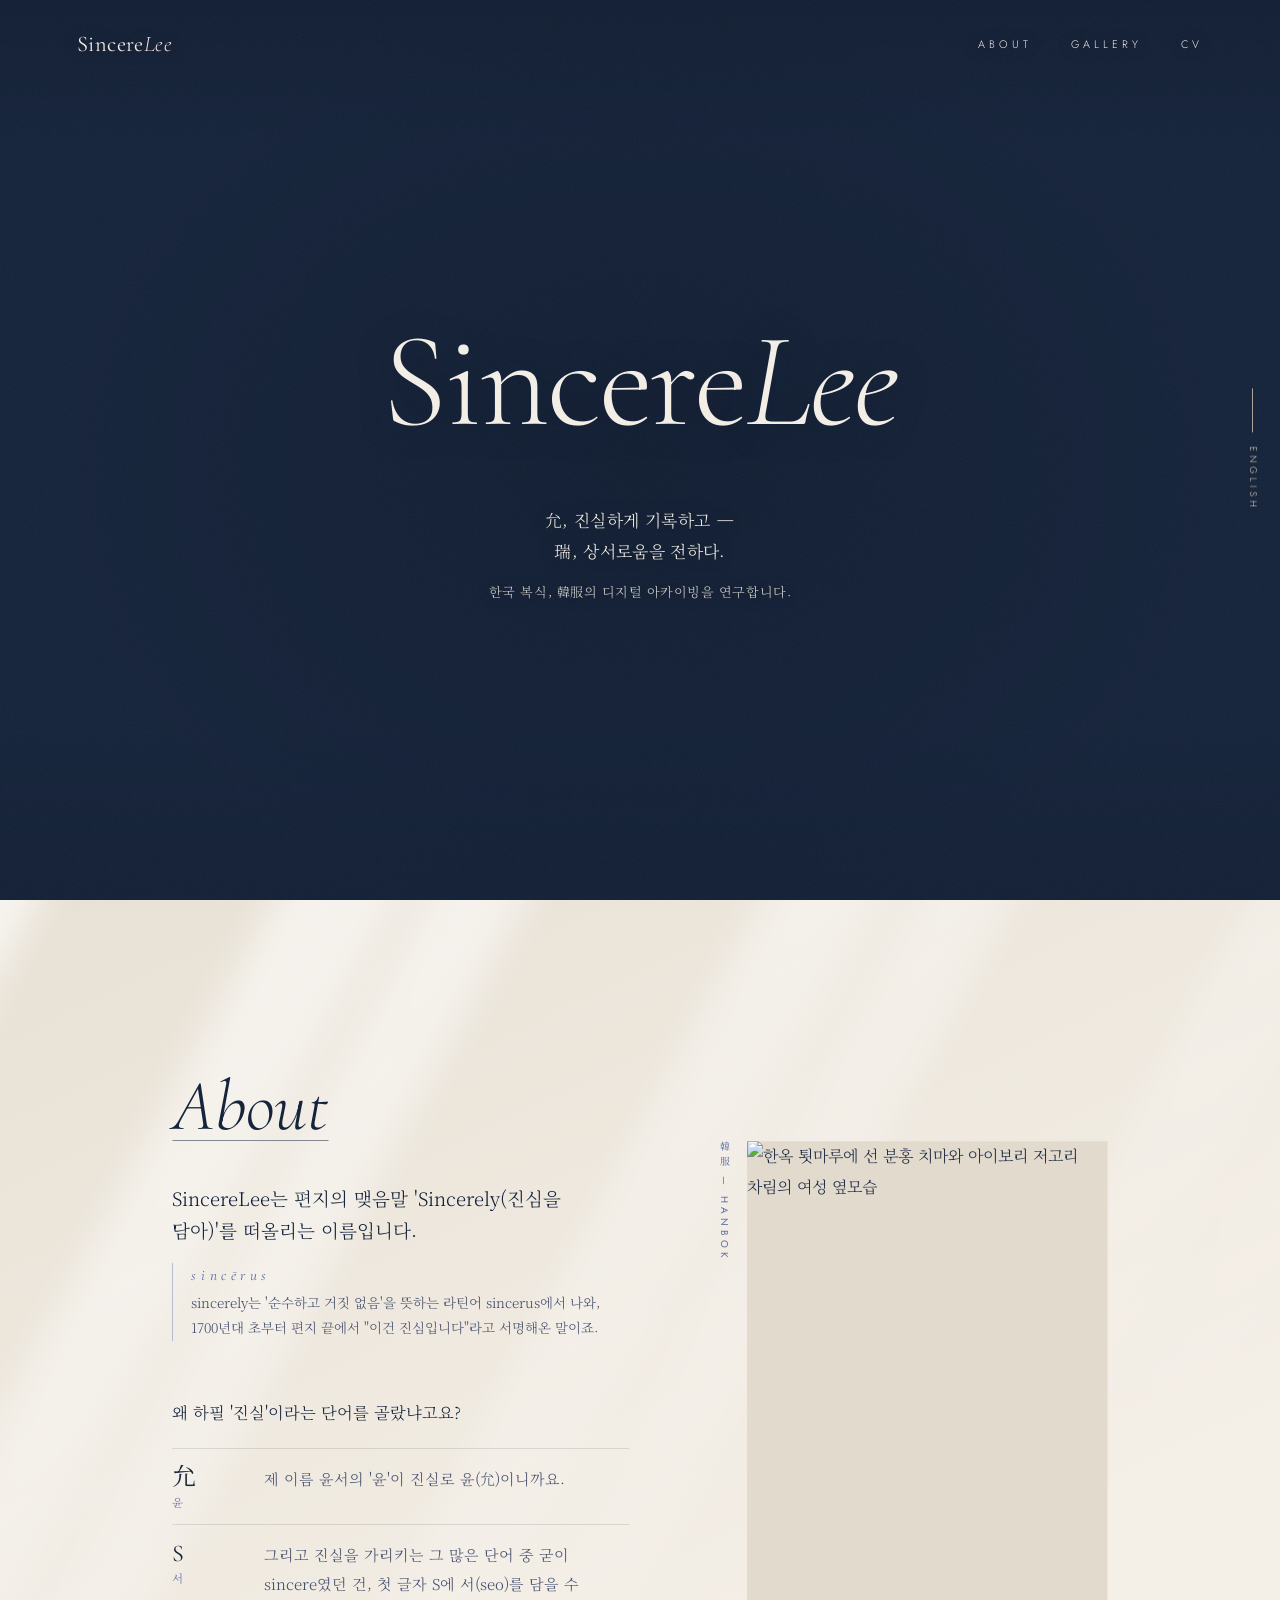
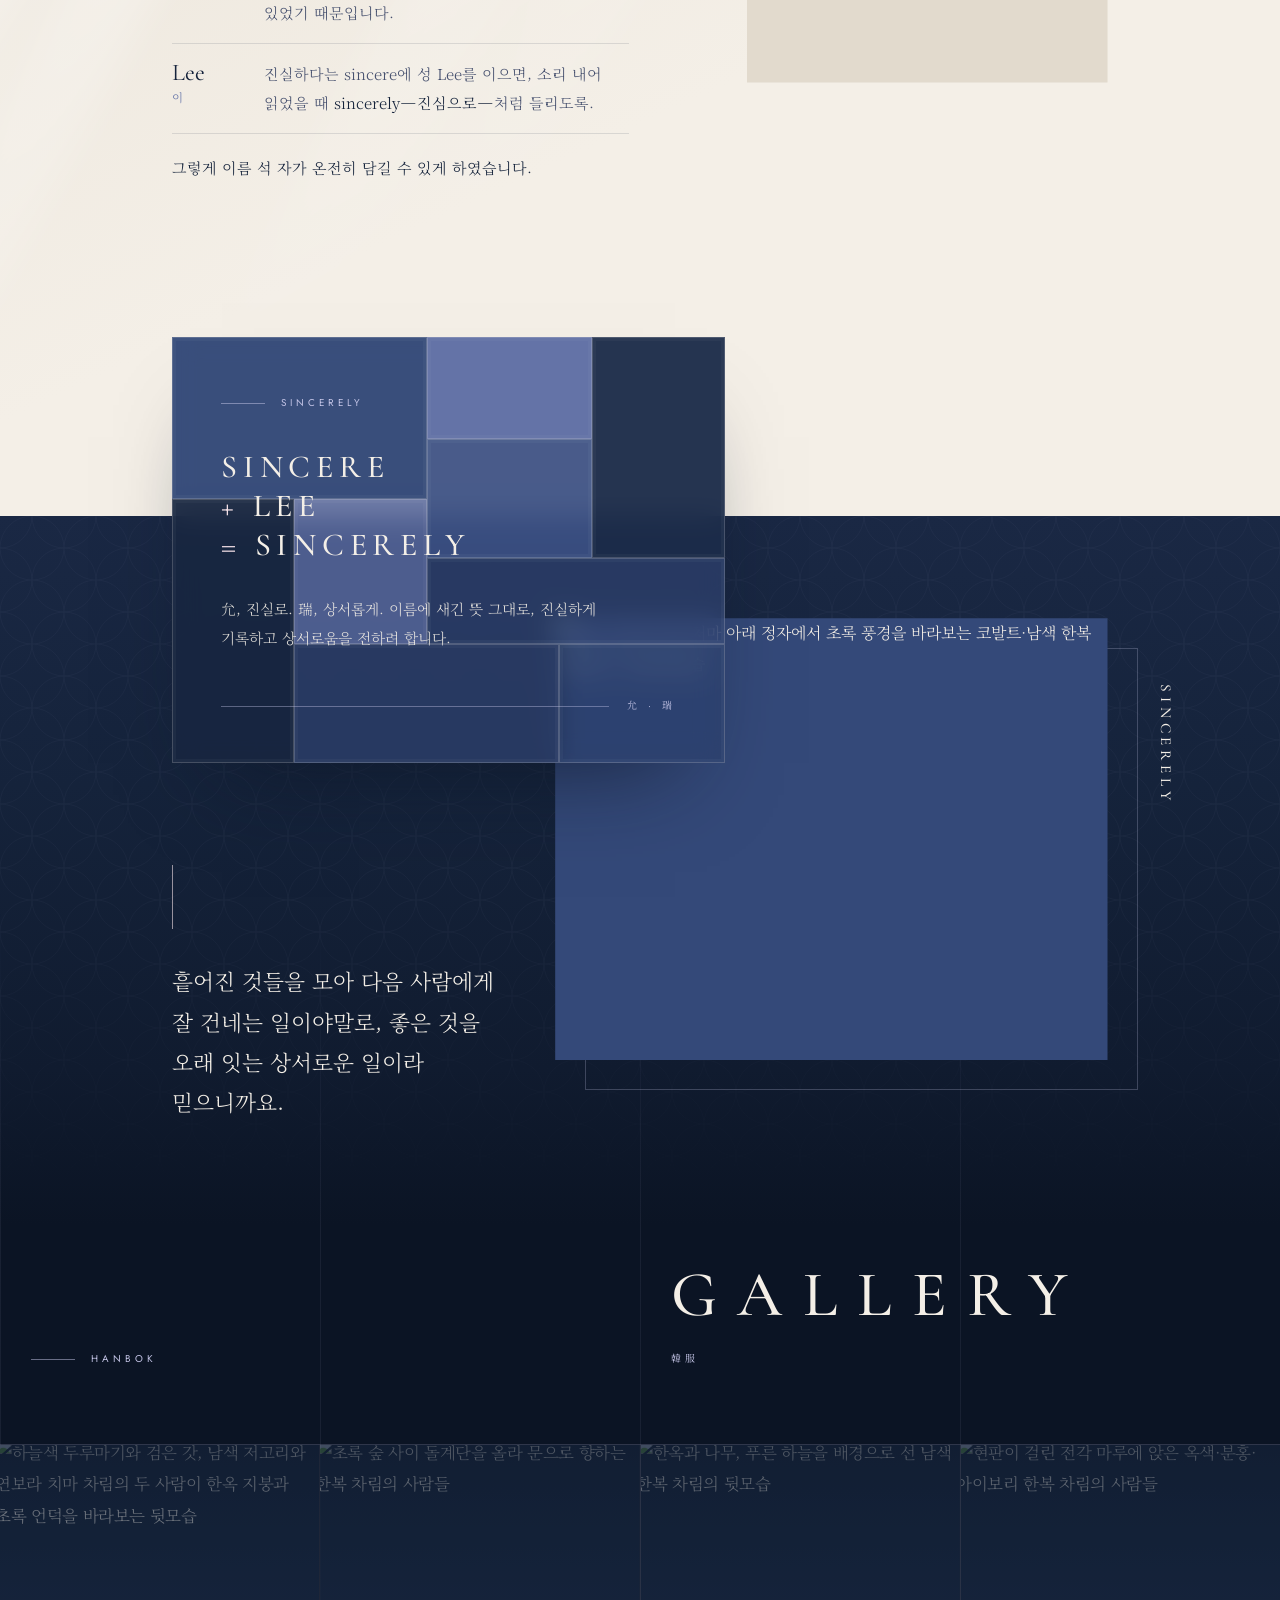
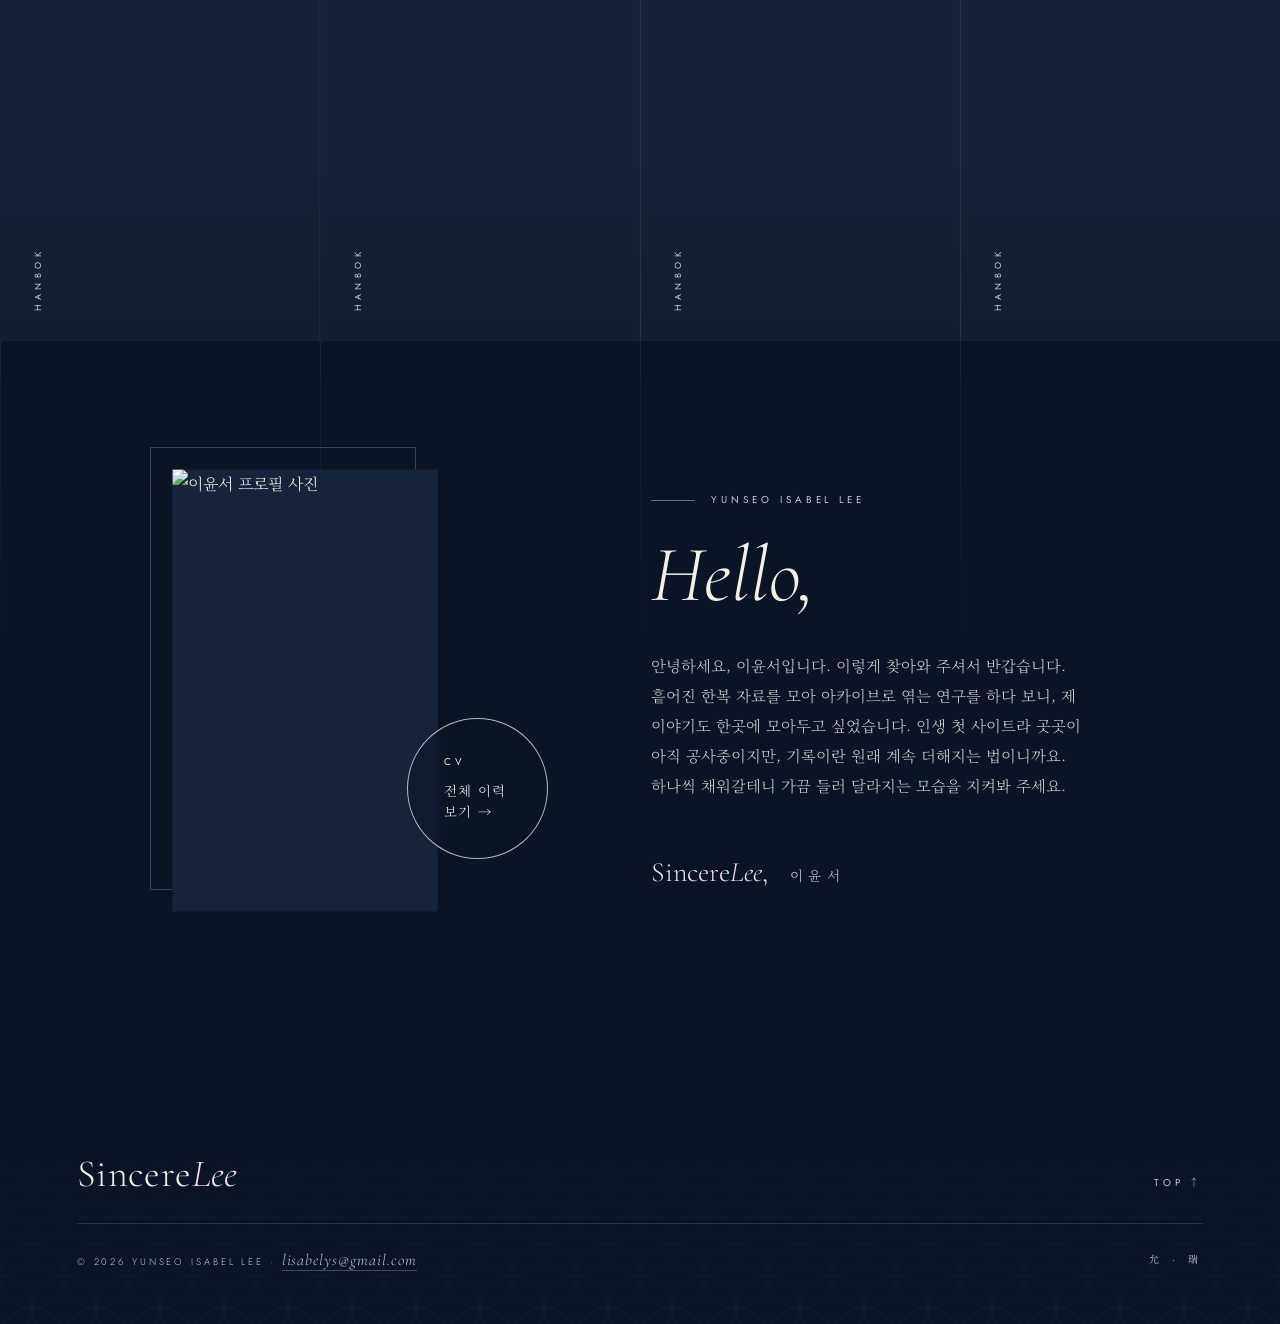
==== index.html @ 5a8b5374 "Add a back-to-top tab to the home pages The home page is long, so add a "Top" tab at the foot of the" ====
<!DOCTYPE html>
<html lang="ko">
<head>
  <meta charset="UTF-8">
  <meta name="viewport" content="width=device-width, initial-scale=1.0">
  <title>Yunseo Isabel Lee</title>
  <meta name="description" content="允, 진실하게 기록하고 — 瑞, 상서로움을 전하다. 한국 복식, 韓服의 디지털 아카이빙을 연구합니다.">

  <!-- ===== 링크 미리보기 (Open Graph / Twitter) ===== -->
  <meta property="og:type" content="website">
  <meta property="og:url" content="https://isabel.co.kr/">
  <meta property="og:title" content="Yunseo Isabel Lee · SincereLee">
  <meta property="og:description" content="한국 복식, 韓服의 디지털 아카이빙을 연구합니다.">
  <meta property="og:image" content="https://isabel.co.kr/images/hero1.jpg">
  <meta property="og:image:width" content="1200">
  <meta property="og:image:height" content="630">
  <meta property="og:locale" content="ko_KR">
  <meta name="twitter:card" content="summary_large_image">
  <meta name="twitter:title" content="Yunseo Isabel Lee · SincereLee">
  <meta name="twitter:description" content="한국 복식, 韓服의 디지털 아카이빙을 연구합니다.">
  <meta name="twitter:image" content="https://isabel.co.kr/images/hero1.jpg">

  <script>document.documentElement.classList.add('js');</script>
  <link rel="preload" as="image" href="https://isabel.co.kr/images/hero1.jpg">
  <link rel="preconnect" href="https://fonts.googleapis.com">
  <link rel="preconnect" href="https://fonts.gstatic.com" crossorigin>
  <link href="https://fonts.googleapis.com/css2?family=Cormorant+Garamond:ital,wght@0,300;0,400;0,500;1,300;1,400&family=Jost:wght@400;500&family=Noto+Serif+KR:wght@300;400&display=swap" rel="stylesheet">
  <style>
    /* Draft 7 · Moonlit Bojagi — 5 (hero, archive, greeting) + 1 (允·瑞 cards) + translucent 조각보 card + 금박 band; navy kept to the hero edges and the ending */
    :root {
      --night: #0b1424;
      --navy: #15233b;
      --slate: #344979;
      --peri: #5d6da5;
      --mist: #c6c6e8;
      --cream: #f4efe7;
      --blush: #f2dfe5;
      --gold: #c9a868;
      --gold-hi: #ecd9a8;
      --gold-lo: #a3824c;
      --ink: #1c2944;
      --ink-soft: #46506e;
      --hair: rgba(198, 198, 232, .16);
      --hair-cream: rgba(244, 239, 231, .34);

      --serif: "Cormorant Garamond", "Noto Serif KR", Georgia, serif;
      --sans: "Jost", "Noto Serif KR", "Helvetica Neue", Arial, sans-serif;
      --kr: "Noto Serif KR", "Apple SD Gothic Neo", serif;

      --gutter: clamp(20px, 6vw, 112px);
      --gap: clamp(14px, 1.7vw, 24px);
      --split: 60%;
      --lift: clamp(110px, 14vw, 220px);
      --ease: cubic-bezier(.22, .61, .36, 1);
      --grain: url("data:image/svg+xml,%3Csvg xmlns='http://www.w3.org/2000/svg' width='220' height='220'%3E%3Cfilter id='g'%3E%3CfeTurbulence type='fractalNoise' baseFrequency='.8' numOctaves='3' stitchTiles='stitch'/%3E%3CfeColorMatrix type='saturate' values='0'/%3E%3C/filter%3E%3Crect width='100%25' height='100%25' filter='url(%23g)'/%3E%3C/svg%3E");
    }

    *, *::before, *::after { box-sizing: border-box; }
    html { scroll-behavior: smooth; overflow-x: hidden; -webkit-text-size-adjust: 100%; }
    body {
      margin: 0;
      background: var(--night);
      color: var(--cream);
      font-family: var(--kr);
      font-weight: 300;
      line-height: 1.9;
      word-break: keep-all;
      overflow-wrap: break-word;
      -webkit-font-smoothing: antialiased;
      text-rendering: optimizeLegibility;
    }
    /* film grain over everything */
    body::after {
      content: "";
      position: fixed;
      inset: 0;
      z-index: 90;
      pointer-events: none;
      background-image: var(--grain);
      opacity: .05;
    }
    img { display: block; max-width: 100%; }
    a { color: inherit; }
    p, h1, h2, figure, dl, dd { margin: 0; }
    ::selection { background: var(--blush); color: var(--night); }
    :focus-visible { outline: 1px solid var(--blush); outline-offset: 4px; }
    [id] { scroll-margin-top: 56px; }

    .wrap { width: 100%; max-width: 1680px; margin: 0 auto; padding: 0 var(--gutter); }
    .grid { display: grid; grid-template-columns: repeat(12, minmax(0, 1fr)); column-gap: var(--gap); }
    .cap {
      font-family: var(--sans);
      font-weight: 400;
      font-size: .62rem;
      line-height: 1.6;
      letter-spacing: .4em;
      text-transform: uppercase;
    }
    .idx { display: flex; align-items: center; gap: 16px; }
    .idx i { display: block; width: 44px; height: 1px; background: currentColor; opacity: .5; }

    /* ===== NAV ===== */
    .nav {
      position: fixed;
      top: 0; left: 0; right: 0;
      z-index: 60;
      display: flex;
      align-items: center;
      justify-content: space-between;
      gap: 24px;
      padding: 28px var(--gutter);
      color: var(--cream);
      border-bottom: 1px solid transparent;
      transition: padding .6s var(--ease), background-color .6s var(--ease), border-color .6s var(--ease);
    }
    .nav.is-scrolled {
      padding-top: 15px;
      padding-bottom: 15px;
      background-color: rgba(11, 20, 36, .8);
      -webkit-backdrop-filter: blur(16px) saturate(1.15);
      backdrop-filter: blur(16px) saturate(1.15);
      border-bottom-color: var(--hair);
    }
    .nav.is-scrolled.is-light {
      background-color: rgba(244, 239, 231, .84);
      border-bottom-color: rgba(21, 35, 59, .1);
      color: var(--navy);
    }
    .nav.is-light .brand, .nav.is-light .nav-links a { text-shadow: none; }
    .nav.is-light .brand i { color: var(--peri); }
    .nav a { text-decoration: none; }
    .brand {
      font-family: var(--serif);
      font-weight: 400;
      font-size: 1.4rem;
      line-height: 1;
      letter-spacing: .02em;
      text-shadow: 0 1px 18px rgba(11, 20, 36, .45);
      transition: opacity .4s;
    }
    .brand i { font-weight: 300; color: var(--blush); }
    .brand:hover { opacity: .75; }
    .nav .brand { transition: opacity .6s var(--ease); }
    .nav:not(.show-brand) .brand { opacity: 0; pointer-events: none; }
    .nav-links { display: flex; align-items: center; gap: clamp(18px, 3vw, 48px); }
    .nav-links a {
      position: relative;
      padding: 6px 0;
      font-family: var(--sans);
      font-size: .68rem;
      letter-spacing: .38em;
      text-transform: uppercase;
      text-shadow: 0 1px 14px rgba(11, 20, 36, .5);
    }
    .nav-links a::after {
      content: "";
      position: absolute;
      left: 0; right: .38em; bottom: 0;
      height: 1px;
      background: currentColor;
      transform: scaleX(0);
      transform-origin: right;
      transition: transform .6s var(--ease);
    }
    .nav-links a:hover::after,
    .nav-links a:focus-visible::after { transform: scaleX(1); transform-origin: left; }
    /* language is a mode, not a page: a vertical tab on the right edge, inverting against whatever is behind it */
    .side-lang {
      position: fixed; z-index: 70; right: clamp(14px, 1.8vw, 28px); top: 50%; transform: translateY(-50%);
      display: flex; align-items: center; gap: 14px; writing-mode: vertical-rl;
      padding: 8px 0;
      font-family: var(--sans); font-size: .6rem; line-height: 1; letter-spacing: .42em; text-transform: uppercase; text-decoration: none;
      color: #fff; mix-blend-mode: difference;
      animation: fade 1.6s 1.2s var(--ease) both;
    }
    .side-lang::before { content: ""; width: 1px; height: 44px; background: currentColor; opacity: .7; transition: height .6s var(--ease); }
    .side-lang:hover::before, .side-lang:focus-visible::before { height: 72px; }
    /* back to top: the same hairline tab, at the foot of the right edge; out once the page has moved */
    .side-top {
      position: fixed; z-index: 70; right: calc(clamp(14px, 1.8vw, 28px) - 14px); bottom: clamp(18px, 3vw, 40px);
      display: flex; align-items: center; gap: 14px; writing-mode: vertical-rl;
      padding: 10px 14px;
      font-family: var(--sans); font-size: .6rem; line-height: 1; letter-spacing: .42em; text-transform: uppercase; text-decoration: none;
      color: #fff; mix-blend-mode: difference;
      opacity: 0; visibility: hidden; transform: translateY(14px);
      transition: opacity .6s var(--ease), transform .6s var(--ease), visibility 0s linear .6s;
    }
    .side-top.is-shown { opacity: 1; visibility: visible; transform: none; transition: opacity .6s var(--ease), transform .6s var(--ease), visibility 0s; }
    .side-top::before { content: ""; width: 1px; height: 44px; background: currentColor; opacity: .7; transition: height .6s var(--ease); }
    .side-top::after { /* arrowhead on the tip of the line */
      content: ""; position: absolute; top: 10px; left: 50%;
      width: 7px; height: 7px; margin-left: -3.5px;
      border-top: 1px solid currentColor; border-left: 1px solid currentColor;
      transform: rotate(45deg);
    }
    .side-top:hover::before, .side-top:focus-visible::before { height: 72px; }

    /* ===== HERO ===== */
    .hero {
      position: relative;
      min-height: 100vh;
      min-height: 100svh;
      overflow: hidden;
      background: var(--night);
      color: var(--cream);
      isolation: isolate;
    }
    .hero-slides { position: absolute; inset: 0; z-index: -4; background: var(--navy); }
    .slide {
      position: absolute;
      inset: 0;
      background-size: cover;
      background-repeat: no-repeat;
      background-position: var(--pos, 50% 50%);
      opacity: 0;
      visibility: hidden;
      transform: scale(1.1);
      transition: opacity 2s var(--ease), transform 10s linear, visibility 0s linear 2s;
    }
    .slide.is-active {
      opacity: 1;
      visibility: visible;
      transform: scale(1);
      transition: opacity 2s var(--ease), transform 10s linear, visibility 0s;
    }
    .js .hero:not(.is-ready) .slide { transform: scale(1.1); transition: none; }

    .hero-shade {
      position: absolute; inset: 0; z-index: -2;
      background:
        radial-gradient(ellipse 46% 52% at 50% 52%, rgba(11, 20, 36, .34) 0%, rgba(11, 20, 36, .14) 60%, rgba(11, 20, 36, 0) 100%),
        linear-gradient(180deg, rgba(11, 20, 36, .3) 0%, rgba(11, 20, 36, 0) 16%, rgba(11, 20, 36, 0) 80%, rgba(11, 20, 36, .22) 100%);
    }
    .hero-inner {
      position: relative;
      min-height: inherit;
      display: grid;
      grid-template-columns: minmax(0, 1fr);
      grid-template-rows: 1fr;
      grid-template-areas: "left";
    }
    .hero-left {
      grid-area: left;
      align-self: center;
      min-width: 0;
      padding: 110px var(--gutter) 90px;
      text-align: center;
    }
    .hero-name {
      position: relative;
      display: inline-block;
      font-family: var(--serif);
      font-weight: 300;
      font-size: clamp(3rem, 10.5vw, 12rem);
      line-height: 1;
      white-space: nowrap;
      letter-spacing: -.015em;
      color: var(--cream);
      text-shadow: 0 2px 40px rgba(11, 20, 36, .28);
      cursor: pointer;
      transition: color .6s var(--ease);
    }
    .hero-name .hn { display: inline-block; animation: rise 1.6s var(--ease) both; }
    .hero-name .hn-1 { animation-delay: .25s; }
    .hero-name .hn-2 {
      font-style: italic;
      animation-delay: .4s;
      transition: color .6s var(--ease);
    }
    .hero-name:hover { color: #fff; }
    .hero-name:hover .hn-2 { color: var(--blush); }

    .hero-tagline {
      margin-top: clamp(2.6rem, 4.4vw, 4.2rem);
      font-size: clamp(1rem, 1.32vw, 1.26rem);
      text-shadow: 0 1px 18px rgba(11, 20, 36, .4);
      line-height: 1.8;
      letter-spacing: .02em;
      color: var(--cream);
      animation: rise 1.4s .75s var(--ease) both;
    }
    .hero-tagline span { display: block; }
    .hero-sub {
      margin-top: .9rem;
      font-size: clamp(.82rem, .92vw, .9rem);
      letter-spacing: .04em;
      color: rgba(244, 239, 231, .86);
      text-shadow: 0 1px 14px rgba(11, 20, 36, .45);
      animation: rise 1.4s .9s var(--ease) both;
    }

    /* outlined circle link — reused for the CV call-to-action */
    .ring {
      --c: clamp(150px, 14vw, 208px);
      position: relative;
      display: flex;
      flex-direction: column;
      justify-content: center;
      align-items: flex-start;
      gap: 14px;
      width: var(--c);
      height: var(--c);
      padding-left: calc(var(--c) * .3);
      border: 1px solid rgba(244, 239, 231, .75);
      border-radius: 50%;
      color: var(--cream);
      text-decoration: none;
      isolation: isolate;
      transition: border-color .6s var(--ease);
    }
    .ring::before {
      content: "";
      position: absolute;
      inset: 0;
      z-index: -1;
      border-radius: 50%;
      background: rgba(242, 223, 229, .16);
      transform: scale(.001);
      transition: transform .9s var(--ease);
    }
    .ring:hover, .ring:focus-visible { border-color: var(--blush); }
    .ring:hover::before, .ring:focus-visible::before { transform: scale(1); }
    .ring svg { display: block; transition: transform .6s var(--ease); }
    .ring:hover svg { transform: translateX(8px); }

    /* ===== ABOUT (cream band, window light) ===== */
    .about {
      position: relative;
      z-index: 1;
      overflow: hidden;
      color: var(--ink);
      background: linear-gradient(155deg, #e8e1d5 0%, #eee8de 32%, var(--cream) 62%);
      padding: clamp(100px, 11vw, 170px) 0 calc(var(--lift) + clamp(96px, 12vw, 200px));
    }
    .about-light {
      position: absolute;
      inset: -20% -10%;
      z-index: 0;
      pointer-events: none;
      background: repeating-linear-gradient(118deg,
        rgba(255, 255, 255, 0) 0 40px,
        rgba(255, 255, 255, .78) 40px 150px,
        rgba(255, 255, 255, 0) 150px 170px,
        rgba(255, 255, 255, .78) 170px 262px,
        rgba(255, 255, 255, 0) 262px 430px);
      filter: blur(18px);
      -webkit-mask-image: linear-gradient(150deg, #000 0%, rgba(0, 0, 0, .55) 30%, transparent 60%);
      mask-image: linear-gradient(150deg, #000 0%, rgba(0, 0, 0, .55) 30%, transparent 60%);
      animation: sway 22s ease-in-out infinite alternate;
    }
    .about .wrap { position: relative; z-index: 1; }
    .about-grid { align-items: center; }
    .about-text { grid-column: 2 / span 5; }
    .about-title {
      margin: .42em 0 .55em;
      font-family: var(--serif);
      font-style: italic;
      font-weight: 300;
      font-size: clamp(3.2rem, 5.6vw, 5.6rem);
      line-height: 1;
      color: var(--navy);
      text-decoration: underline;
      text-decoration-thickness: 1px;
      text-decoration-color: rgba(21, 35, 59, .5);
      text-underline-offset: .16em;
    }
    .about-body { max-width: 32em; }
    .about-body p, .about-body li { font-size: clamp(.94rem, 1vw, 1rem); line-height: 1.9; color: var(--ink-soft); }
    .about-body em { font-style: normal; color: var(--navy); }
    .a-lead { font-size: clamp(1.12rem, 1.45vw, 1.34rem) !important; line-height: 1.75 !important; color: var(--navy) !important; }
    .a-note {
      margin-top: 1.2em; padding-left: 18px; border-left: 1px solid rgba(93, 109, 165, .4);
      font-size: clamp(.84rem, .9vw, .9rem) !important; line-height: 1.85 !important; color: var(--ink-soft);
    }
    .a-note .cap { display: block; margin-bottom: 4px; letter-spacing: .3em; color: var(--peri); text-transform: none; font-style: italic; font-family: var(--serif); font-size: .95rem; }
    .a-q {
      margin-top: clamp(40px, 4.4vw, 60px);
      font-family: var(--kr); font-size: clamp(1.02rem, 1.2vw, 1.14rem) !important; color: var(--navy) !important;
    }
    .a-steps { list-style: none; margin: 20px 0 0; padding: 0; border-top: 1px solid rgba(21, 35, 59, .12); }
    .a-steps li { display: grid; grid-template-columns: 76px minmax(0, 1fr); gap: 16px; padding: 16px 0; border-bottom: 1px solid rgba(21, 35, 59, .12); }
    .a-steps b { display: flex; flex-direction: column; gap: 4px; font-family: var(--serif); font-weight: 400; font-size: 1.5rem; line-height: 1.1; color: var(--navy); }
    .a-steps b small { font-family: var(--kr); font-weight: 300; font-size: .72rem; letter-spacing: .3em; color: var(--peri); }
    .a-close { margin-top: 20px; color: var(--navy) !important; }
    .about-photos { grid-column: 8 / span 4; position: relative; }
    .ph { overflow: hidden; background: #e2dacd; }
    .ph img { width: 100%; height: 100%; object-fit: cover; }
    .ph-main { aspect-ratio: 2 / 3; }
    .ph-cap {
      position: absolute;
      top: 0;
      left: -30px;
      writing-mode: vertical-rl;
      color: var(--peri);
      white-space: nowrap;
    }

    /* ===== SINCERELY — 조각보 rising across the cream → navy seam; navy deepens into the archive ===== */
    .sincerely {
      position: relative; z-index: 2; overflow-x: clip;
      color: var(--cream);
      background: linear-gradient(180deg, #1a2844 0%, var(--navy) 38%, #101b2f 78%, var(--night) 100%);
      padding: 0 0 clamp(70px, 8vw, 120px);
    }
    .sincerely::before { /* woven 칠보 damask, tone on tone */
      content: ""; position: absolute; inset: 0; pointer-events: none;
      background: url("data:image/svg+xml,%3Csvg xmlns='http://www.w3.org/2000/svg' width='64' height='64' viewBox='0 0 64 64'%3E%3Cg fill='none' stroke='%23c6c6e8' stroke-width='.8'%3E%3Ccircle cx='0' cy='0' r='32'/%3E%3Ccircle cx='64' cy='0' r='32'/%3E%3Ccircle cx='0' cy='64' r='32'/%3E%3Ccircle cx='64' cy='64' r='32'/%3E%3Ccircle cx='32' cy='32' r='32'/%3E%3C/g%3E%3C/svg%3E") 0 0 / 64px 64px;
      opacity: .045;
      -webkit-mask-image: linear-gradient(180deg, #000 0%, #000 55%, transparent 100%);
      mask-image: linear-gradient(180deg, #000 0%, #000 55%, transparent 100%);
    }
    .sincerely .gridlines {
      -webkit-mask-image: linear-gradient(0deg, #000 0%, transparent 45%);
      mask-image: linear-gradient(0deg, #000 0%, transparent 45%);
    }
    .s-grid { position: relative; z-index: 1; align-items: start; }
    .m-stack {
      font-family: var(--serif); font-weight: 500;
      font-size: clamp(1.7rem, 2.5vw, 2.6rem); line-height: 1.22; letter-spacing: .18em; text-transform: uppercase;
      color: var(--cream);
    }
    .m-stack span { display: block; }
    .m-stack b { font-weight: 400; color: var(--blush); }
    .m-p3 { font-size: clamp(.92rem, .98vw, 1rem); line-height: 1.95; }
    .m-rule { display: flex; align-items: center; gap: 18px; margin-top: clamp(32px, 3.6vw, 52px); }
    .m-rule::before { content: ""; flex: 1; height: 1px; background: rgba(198, 198, 232, .4); }
    .m-p4 { font-size: clamp(1.15rem, 1.7vw, 1.6rem); line-height: 1.85; }
    .m-frame { overflow: hidden; background: var(--slate); }
    .m-frame img { width: 100%; height: 100%; object-fit: cover; }
    .m-vlabel {
      position: absolute; writing-mode: vertical-rl;
      font-family: var(--serif); font-weight: 500; font-size: clamp(.95rem, 1.15vw, 1.15rem); line-height: 1;
      letter-spacing: .32em; text-transform: uppercase; white-space: nowrap; color: var(--cream);
    }
    .m-vlabel em { font-weight: 300; color: var(--blush); }

    /* 조각보: dense navy patches where it rises over cream, see-through where it lies on the photo */
    .bojagi {
      grid-column: 2 / span 6; grid-row: 1;
      position: relative; z-index: 3; isolation: isolate;
      margin-top: calc(var(--lift) * -1);
      padding: clamp(42px, 4.6vw, 80px) clamp(30px, 3.8vw, 64px) clamp(34px, 3.8vw, 60px);
      box-shadow: 0 50px 90px -50px rgba(11, 20, 36, .7);
    }
    .bojagi::before {
      content: ""; position: absolute; inset: 0; z-index: -2;
      background: rgba(21, 35, 59, .25);
      -webkit-backdrop-filter: blur(14px) saturate(1.1); backdrop-filter: blur(14px) saturate(1.1);
    }
    .bj { position: absolute; z-index: -1; box-shadow: inset 0 0 0 1px rgba(244, 239, 231, .18), inset 0 0 0 4px rgba(244, 239, 231, .03); }
    .bj1 { left: 0; top: 0; width: 46%; height: 38%; background: rgba(52, 73, 121, .96); }
    .bj2 { left: 46%; top: 0; width: 30%; height: 24%; background: rgba(93, 109, 165, .92); }
    .bj3 { left: 76%; top: 0; width: 24%; height: 52%; background: rgba(28, 44, 74, .94); }
    .bj4 { left: 46%; top: 24%; width: 30%; height: 28%; background: rgba(60, 82, 134, .9); }
    .bj5 { left: 0; top: 38%; width: 22%; height: 62%; background: rgba(24, 38, 64, .92); }
    .bj6 { left: 22%; top: 38%; width: 24%; height: 34%; background: rgba(93, 109, 165, .78); }
    .bj7 { left: 46%; top: 52%; width: 54%; height: 20%; background: rgba(52, 73, 121, .6); }
    .bj8 { left: 22%; top: 72%; width: 48%; height: 28%; background: rgba(44, 63, 106, .82); }
    .bj9 { left: 70%; top: 72%; width: 30%; height: 28%; background: rgba(52, 73, 121, .34); }
    .bojagi .idx { color: var(--mist); }
    .bojagi .m-stack { margin: clamp(26px, 2.8vw, 40px) 0 clamp(22px, 2.4vw, 32px); }
    .bojagi .m-p3 { max-width: 26em; color: rgba(244, 239, 231, .9); }
    .bojagi .m-rule { color: var(--mist); }

    .s-photo { --off: 30px; grid-column: 6 / span 6; grid-row: 1 / span 2; position: relative; isolation: isolate; margin-top: clamp(70px, 8vw, 120px); }
    .s-photo::before {
      content: ""; position: absolute; z-index: -1;
      top: var(--off); left: var(--off); right: calc(var(--off) * -1); bottom: calc(var(--off) * -1);
      border: 1px solid rgba(198, 198, 232, .25);
    }
    .s-photo .m-frame { aspect-ratio: 5 / 4; }
    .s-photo .m-frame img { object-position: 50% 40%; }
    .s-photo .m-frame img { object-position: 50% 45%; }
    .s-photo .m-vlabel { left: calc(100% + var(--off) + 20px); top: calc(var(--off) + 36px); }

    .s-quote { grid-column: 2 / span 4; grid-row: 2; margin-top: clamp(80px, 8vw, 130px); }
    .s-quote::before { content: ""; display: block; width: 1px; height: 64px; margin-bottom: 32px; background: var(--blush); opacity: .6; }
    .s-quote .m-p4 { color: var(--cream); max-width: 15em; }

    /* ===== ARCHIVE (go.arch grid) ===== */
    .archive { --tpad: clamp(18px, 2.4vw, 36px); position: relative; overflow: hidden; background: var(--night); }
    .gridlines {
      position: absolute;
      inset: 0;
      z-index: 0;
      pointer-events: none;
      background: repeating-linear-gradient(90deg, rgba(198, 198, 232, .075) 0 1px, transparent 1px 25%);
    }
    .archive-head {
      position: relative;
      z-index: 1;
      display: grid;
      grid-template-columns: repeat(4, minmax(0, 1fr));
      align-items: end;
      padding: clamp(24px, 3vw, 48px) 0 clamp(56px, 6vw, 96px);
    }
    .archive-lead { grid-column: 1; padding: 0 var(--tpad); color: var(--mist); }
    .archive-titles { grid-column: 3 / span 2; padding: 0 var(--tpad); }
    .archive-title {
      margin-right: -.32em;
      font-family: var(--serif);
      font-weight: 500;
      font-size: clamp(2.4rem, 5vw, 5.2rem);
      line-height: 1;
      letter-spacing: .32em;
      text-transform: uppercase;
      color: var(--cream);
    }
    .archive-sub { display: flex; flex-wrap: wrap; gap: 8px 28px; margin-top: 24px; color: var(--mist); }

    .tiles {
      position: relative;
      z-index: 1;
      display: grid;
      grid-template-columns: repeat(4, minmax(0, 1fr));
      gap: 1px;
      background: rgba(198, 198, 232, .1);
      border-top: 1px solid rgba(198, 198, 232, .1);
    }
    .tile { position: relative; aspect-ratio: 9 / 14; overflow: hidden; background: var(--navy); isolation: isolate; }
    .tile img {
      position: absolute;
      inset: 0;
      width: 100%;
      height: 100%;
      object-fit: cover;
      transform: scale(1.03);
      filter: saturate(.75) brightness(.95);
      transition: transform 2.6s var(--ease), filter 1.2s var(--ease);
    }
    .tile::before {
      content: "";
      position: absolute; inset: 0; z-index: 1;
      background: linear-gradient(180deg, rgba(11, 20, 36, .55) 0%, rgba(11, 20, 36, 0) 32%, rgba(11, 20, 36, 0) 62%, rgba(11, 20, 36, .6) 100%);
    }
    .tile::after {
      content: "";
      position: absolute; inset: 0; z-index: 1;
      background: rgba(21, 35, 59, .4);
      transition: opacity 1.1s var(--ease);
    }
    .tile:hover::after { opacity: 0; }
    .tile:hover img { transform: scale(1.1); filter: saturate(1) brightness(1); }
    .tile figcaption {
      position: absolute;
      inset: 0;
      z-index: 2;
      display: flex;
      flex-direction: column;
      justify-content: flex-end;
      align-items: flex-start;
      padding: var(--tpad);
      color: var(--cream);
    }
    .tile-no::after {
      content: "";
      display: block;
      width: 28px;
      height: 1px;
      margin-top: 14px;
      background: currentColor;
      opacity: .6;
      transition: width .9s var(--ease);
    }
    .tile:hover .tile-no::after { width: 64px; }
    .tile-tag { writing-mode: vertical-rl; transform: rotate(180deg); font-size: .56rem; letter-spacing: .5em; opacity: .85; }

    /* ===== GREETING ===== */
    .greeting {
      position: relative;
      overflow: hidden;
      background: var(--night);
      padding: clamp(96px, 10vw, 160px) 0 clamp(110px, 11vw, 170px);
    }
    .greeting .gridlines {
      -webkit-mask-image: linear-gradient(180deg, #000, transparent 45%);
      mask-image: linear-gradient(180deg, #000, transparent 45%);
    }
    .greet-grid { position: relative; z-index: 1; align-items: center; }
    .g-media { grid-column: 2 / span 3; position: relative; isolation: isolate; }
    .g-media::before {
      content: "";
      position: absolute;
      top: -22px; left: -22px; right: 22px; bottom: 22px;
      z-index: -1;
      border: 1px solid rgba(198, 198, 232, .25);
    }
    .g-frame { aspect-ratio: 3 / 5; overflow: hidden; background: var(--navy); }
    .g-frame img { width: 100%; height: 100%; object-fit: cover; object-position: 50% 25%; filter: saturate(.92); }
    .g-ring {
      --c: clamp(120px, 11vw, 168px);
      position: absolute;
      left: calc(100% - var(--c) * .22);
      bottom: 12%;
      gap: 10px;
      padding-left: calc(var(--c) * .26);
      background: rgba(11, 20, 36, .45);
      -webkit-backdrop-filter: blur(8px);
      backdrop-filter: blur(8px);
    }
    .ring-kr { max-width: 6.4em; font-family: var(--kr); font-size: .84rem; line-height: 1.6; letter-spacing: .08em; }
    .ring-kr .arr { display: inline-block; transition: transform .6s var(--ease); }
    .ring:hover .arr { transform: translateX(6px); }

    .g-text { grid-column: 7 / span 5; }
    .g-text .idx { color: var(--mist); }
    .g-title {
      margin: .35em 0 .45em;
      font-family: var(--serif);
      font-style: italic;
      font-weight: 300;
      font-size: clamp(3.2rem, 6.2vw, 6.4rem);
      line-height: 1;
      color: var(--cream);
    }
    .g-p5 {
      max-width: 30em;
      font-size: clamp(.96rem, 1.04vw, 1.05rem);
      line-height: 1.95;
      color: rgba(244, 239, 231, .86);
    }
    .g-sign { display: flex; flex-wrap: wrap; align-items: baseline; gap: 10px 22px; margin-top: clamp(40px, 4.5vw, 64px); }
    .g-sign .sc { font-family: var(--serif); font-style: normal; font-weight: 300; font-size: 1.75rem; line-height: 1; color: var(--blush); }
    .g-sign .sc em { font-style: italic; }
    .g-sign .nm { font-size: .86rem; letter-spacing: .4em; color: var(--mist); }

    /* ===== FOOTER ===== */
    .footer { position: relative; overflow: hidden; background: var(--night); color: var(--mist); padding-bottom: clamp(32px, 4vw, 48px); }
    .footer::before { /* the same woven 칠보 as the navy section, surfacing at the very bottom */
      content: ""; position: absolute; inset: 0; pointer-events: none;
      background: url("data:image/svg+xml,%3Csvg xmlns='http://www.w3.org/2000/svg' width='64' height='64' viewBox='0 0 64 64'%3E%3Cg fill='none' stroke='%23c6c6e8' stroke-width='.8'%3E%3Ccircle cx='0' cy='0' r='32'/%3E%3Ccircle cx='64' cy='0' r='32'/%3E%3Ccircle cx='0' cy='64' r='32'/%3E%3Ccircle cx='64' cy='64' r='32'/%3E%3Ccircle cx='32' cy='32' r='32'/%3E%3C/g%3E%3C/svg%3E") 0 0 / 64px 64px;
      opacity: .05;
      -webkit-mask-image: linear-gradient(0deg, #000 0%, transparent 70%);
      mask-image: linear-gradient(0deg, #000 0%, transparent 70%);
    }
    .footer .wrap { position: relative; z-index: 1; }
    .footer .wrap { padding-top: clamp(72px, 8vw, 120px); }
    .f-top {
      display: flex; justify-content: space-between; align-items: baseline; gap: 24px;
      padding-bottom: clamp(22px, 2.4vw, 30px);
      border-bottom: 1px solid var(--hair);
    }
    .f-brand { font-family: var(--serif); font-weight: 300; font-size: clamp(1.9rem, 3vw, 2.7rem); line-height: 1; letter-spacing: .01em; color: var(--cream); }
    .f-brand i { color: var(--blush); }
    .f-up { color: var(--mist); text-decoration: none; transition: color .4s; }
    .f-up span { display: inline-block; margin-left: .5em; transition: transform .5s var(--ease); }
    .f-up:hover { color: var(--cream); }
    .f-up:hover span { transform: translateY(-3px); }
    .f-bottom { display: flex; flex-wrap: wrap; justify-content: space-between; align-items: center; gap: 10px 32px; padding-top: 20px; }
    .f-mark { color: var(--mist); letter-spacing: .5em; }
    .f-meta { font-family: var(--sans); font-size: .6rem; line-height: 2; letter-spacing: .3em; text-transform: uppercase; }
    .f-meta a {
      font-family: var(--serif);
      font-style: italic;
      font-size: 1rem;
      letter-spacing: .06em;
      text-transform: none;
      text-decoration: none;
      border-bottom: 1px solid rgba(198, 198, 232, .3);
      transition: color .4s, border-color .4s;
    }
    .f-meta a:hover { color: var(--cream); border-color: var(--blush); }

    /* ===== REVEALS (only when JS is on) ===== */
    .js .rv { opacity: 0; transform: translate3d(0, 28px, 0); transition: opacity 1.3s var(--ease) var(--d, 0s), transform 1.3s var(--ease) var(--d, 0s); }
    .js .rv.is-in { opacity: 1; transform: none; }
    .js .rv-fade { opacity: 0; transition: opacity 1.6s var(--ease) var(--d, 0s); }
    .js .rv-fade.is-in { opacity: 1; }
    .js .rv-img { clip-path: inset(100% 0 0 0); transition: clip-path 1.6s var(--ease) var(--d, 0s); }
    .js .rv-img.is-in { clip-path: inset(0 0 0 0); }
    .js .rv-zoom img { transform: scale(1.15); transition: transform 2.4s var(--ease) var(--d, 0s); }
    .js .rv-zoom.is-in img { transform: scale(1); }

    @keyframes rise { from { opacity: 0; transform: translateY(24px); } to { opacity: 1; transform: none; } }
    @keyframes fade { from { opacity: 0; } to { opacity: 1; } }
    @keyframes sway { from { transform: translate3d(-1.5%, -1%, 0); } to { transform: translate3d(1.5%, 1%, 0); } }

    @media (hover: none) {
      .tile::after { opacity: .45; }
    }

    /* ===== RESPONSIVE ===== */
    @media (max-width: 1100px) {
      .about-text { grid-column: 1 / span 6; }
      .about-photos { grid-column: 8 / span 5; }
      .bojagi { grid-column: 1 / span 7; }
      .s-photo { grid-column: 6 / span 7; }
      .s-quote { grid-column: 1 / span 5; }
      .g-text { grid-column: 7 / span 6; }
    }

    @media (max-width: 900px) {
      .about-text { grid-column: 1 / -1; }
      .about-body p { max-width: 36em; }
      .about-photos { grid-column: 1 / -1; width: 100%; max-width: 560px; margin: 72px 0 0 auto; }
      .ph-main { width: 76%; margin-left: auto; }
      .ph-cap { left: calc(24% - 30px); }

      .bojagi { grid-column: 2 / -1; }
      .s-photo { --off: 18px; grid-column: 1 / span 10; grid-row: 2; margin: -48px var(--off) 0 0; z-index: 1; }
      .s-photo .m-vlabel { left: 18px; top: 22px; z-index: 2; text-shadow: 0 1px 12px rgba(11, 20, 36, .6); }
      .s-quote { grid-column: 1 / -1; grid-row: 3; margin-top: 80px; }
      .bojagi { z-index: 3; }

      .g-media { grid-column: 1 / span 4; }
      .g-text { grid-column: 7 / -1; }
    }

    @media (max-width: 720px) {
      .nav { padding: 20px var(--gutter); }
      .nav.is-scrolled { padding-top: 13px; padding-bottom: 13px; }
      .brand { font-size: 1.25rem; }
      .nav-links { gap: 18px; }
      .nav-links a { font-size: .62rem; letter-spacing: .32em; }

      .hero-left { padding: 100px var(--gutter) 80px; }
      .hero-shade {
        background:
          radial-gradient(ellipse 80% 40% at 50% 52%, rgba(11, 20, 36, .4) 0%, rgba(11, 20, 36, .16) 60%, rgba(11, 20, 36, 0) 100%),
          linear-gradient(180deg, rgba(11, 20, 36, .3) 0%, rgba(11, 20, 36, 0) 16%, rgba(11, 20, 36, 0) 80%, rgba(11, 20, 36, .2) 100%);
      }
      .hero-name { font-size: clamp(2.6rem, 17.5vw, 5rem); }
      .hero-tagline { font-size: 1rem; }

      .about-photos { margin-top: 64px; }
      .ph-main { width: 78%; }
      .ph-cap { left: calc(22% - 26px); }

      .bojagi { grid-column: 1 / -1; }
      .f-bottom { flex-direction: column; align-items: flex-start; }
      .s-photo { grid-column: 1 / -1; }
      .a-steps li { grid-template-columns: 58px minmax(0, 1fr); gap: 12px; }

      .archive-head { grid-template-columns: minmax(0, 1fr); padding-top: 110px; }
      .archive-lead, .archive-titles { grid-column: 1; }
      .archive-titles { margin-top: 28px; }
      .tile { aspect-ratio: 3 / 5.4; }
      .tile figcaption { padding: 12px 10px; }
      .tile-no { font-size: .5rem; letter-spacing: .24em; }
      .tile-no::after { width: 16px; margin-top: 10px; }
      .tile-tag { display: none; }

      .g-media { grid-column: 1 / span 8; }
      .g-media::before { top: -12px; left: -12px; right: 12px; bottom: 12px; }
      .g-ring { --c: 116px; }
      .ring-kr { font-size: .78rem; }
      .g-text { grid-column: 1 / -1; margin-top: 72px; }

    }

    @media (prefers-reduced-motion: reduce) {
      html { scroll-behavior: auto; }
      *, *::before, *::after {
        animation-duration: .01ms !important;
        animation-delay: 0s !important;
        animation-iteration-count: 1 !important;
        transition-duration: .01ms !important;
        transition-delay: 0s !important;
      }
      .js .rv, .js .rv-fade { opacity: 1; transform: none; }
      .js .rv-img { clip-path: none; }
      .js .rv-zoom img, .tile img, .tile:hover img { transform: none; }
      .slide, .js .hero:not(.is-ready) .slide { transform: none !important; transition: opacity 1.4s ease, visibility 0s linear 1.4s !important; }
      .slide.is-active { transition: opacity 1.4s ease, visibility 0s !important; }
      .about-light { animation: none; }
    }
  </style>
</head>
<body>
  <nav class="nav" id="nav" aria-label="주 메뉴">
    <a class="brand" href="/">Sincere<i>Lee</i></a>
    <div class="nav-links">
      <a href="#about">About</a>
      <a href="/gallery">Gallery</a>
      <a href="/cv">CV</a>
    </div>
  </nav>

  <a class="side-lang" href="/en" lang="en" hreflang="en">English</a>
  <a class="side-top" id="toTop" href="#top" title="맨 위로">Top</a>

  <header class="hero" id="top">
    <div class="hero-slides" id="slides" aria-hidden="true">
      <div class="slide is-active" style="--pos:50% 38%;background-image:url('https://isabel.co.kr/images/hero1.jpg')"></div>
      <div class="slide" style="--pos:50% 58%" data-bg="https://isabel.co.kr/images/hero2.jpg"></div>
      <div class="slide" style="--pos:50% 58%" data-bg="https://isabel.co.kr/images/hero3.jpg"></div>
      <div class="slide" style="--pos:50% 50%" data-bg="https://isabel.co.kr/images/hero4.jpg"></div>
      <div class="slide" style="--pos:50% 50%" data-bg="https://isabel.co.kr/images/hero5.jpg"></div>
      <div class="slide" style="--pos:50% 50%" data-bg="https://isabel.co.kr/images/hero6.jpg"></div>
      <div class="slide" style="--pos:50% 45%" data-bg="https://isabel.co.kr/images/hero7.jpg"></div>
      <div class="slide" style="--pos:50% 55%" data-bg="https://isabel.co.kr/images/hero8.jpg"></div>
      <div class="slide" style="--pos:50% 42%" data-bg="https://isabel.co.kr/images/hero9.jpg"></div>
      <div class="slide" style="--pos:50% 50%" data-bg="https://isabel.co.kr/images/hero10.jpg"></div>
      <div class="slide" style="--pos:50% 38%" data-bg="https://isabel.co.kr/images/hero11.jpg"></div>
      <div class="slide" style="--pos:50% 38%" data-bg="https://isabel.co.kr/images/hero12.jpg"></div>
    </div>
    <div class="hero-shade" aria-hidden="true"></div>

    <div class="hero-inner">
      <div class="hero-left">
        <h1 class="hero-name" id="heroName"><span class="hn hn-1">Sincere</span><span class="hn hn-2">Lee</span></h1>
        <p class="hero-tagline"><span>允, 진실하게 기록하고 —</span> <span>瑞, 상서로움을 전하다.</span></p>
        <p class="hero-sub">한국 복식, 韓服의 디지털 아카이빙을 연구합니다.</p>
      </div>

    </div>

  </header>


  <main>
    <section class="about" id="about" aria-labelledby="aboutTitle">
      <div class="about-light" aria-hidden="true"></div>
      <div class="wrap grid about-grid">
        <div class="about-text">
          <h2 class="about-title rv" id="aboutTitle" style="--d:.08s">About</h2>
          <div class="about-body">
            <p class="a-lead rv" style="--d:.16s">SincereLee는 편지의 맺음말 <em>'Sincerely(진심을 담아)'</em>를 떠올리는 이름입니다.</p>
            <p class="a-note rv" style="--d:.22s"><span class="cap" aria-hidden="true">sincērus</span>sincerely는 '순수하고 거짓 없음'을 뜻하는 라틴어 sincerus에서 나와, 1700년대 초부터 편지 끝에서 "이건 진심입니다"라고 서명해온 말이죠.</p>
            <p class="a-q rv">왜 하필 '진실'이라는 단어를 골랐냐고요?</p>
            <ol class="a-steps rv" style="--d:.08s">
              <li><b>允<small>윤</small></b><span>제 이름 윤서의 '윤'이 진실로 윤(允)이니까요.</span></li>
              <li><b>S<small>서</small></b><span>그리고 진실을 가리키는 그 많은 단어 중 굳이 sincere였던 건, 첫 글자 S에 서(seo)를 담을 수 있었기 때문입니다.</span></li>
              <li><b>Lee<small>이</small></b><span>진실하다는 sincere에 성 Lee를 이으면, 소리 내어 읽었을 때 <em>sincerely—진심으로—</em>처럼 들리도록.</span></li>
            </ol>
            <p class="a-close rv">그렇게 이름 석 자가 온전히 담길 수 있게 하였습니다.</p>
          </div>
        </div>

        <div class="about-photos">
          <figure class="ph ph-main rv-img rv-zoom">
            <img src="https://isabel.co.kr/images/hero1.jpg" alt="한옥 툇마루에 선 분홍 치마와 아이보리 저고리 차림의 여성 옆모습" width="1200" height="1800" loading="lazy" decoding="async">
          </figure>
          <p class="cap ph-cap" aria-hidden="true">韓服 — Hanbok</p>
        </div>
      </div>
    </section>

    <section class="sincerely" id="sincerely" aria-labelledby="meaningTitle">
      <div class="gridlines" aria-hidden="true"></div>
      <div class="wrap grid s-grid">
        <div class="bojagi rv">
          <span class="bj bj1" aria-hidden="true"></span><span class="bj bj2" aria-hidden="true"></span><span class="bj bj3" aria-hidden="true"></span>
          <span class="bj bj4" aria-hidden="true"></span><span class="bj bj5" aria-hidden="true"></span><span class="bj bj6" aria-hidden="true"></span>
          <span class="bj bj7" aria-hidden="true"></span><span class="bj bj8" aria-hidden="true"></span><span class="bj bj9" aria-hidden="true"></span>
          <p class="cap idx"><i></i> Sincerely</p>
          <h2 class="m-stack" id="meaningTitle"><span>Sincere</span><span><b>+</b> Lee</span><span><b>=</b> Sincerely</span></h2>
          <p class="m-p3">允, 진실로. 瑞, 상서롭게. 이름에 새긴 뜻 그대로, 진실하게 기록하고 상서로움을 전하려 합니다.</p>
          <p class="m-rule"><span class="cap">允 · 瑞</span></p>
        </div>

        <figure class="s-photo">
          <div class="m-frame rv-img rv-zoom">
            <img src="https://isabel.co.kr/images/hero3.jpg" alt="붉은 기둥과 단청 처마 아래 정자에서 초록 풍경을 바라보는 코발트·남색 한복 차림의 두 사람 뒷모습" loading="lazy" decoding="async">
          </div>
          <figcaption class="m-vlabel rv-fade" style="--d:.6s">Sincerely</figcaption>
        </figure>

        <div class="s-quote rv" style="--d:.2s">
          <p class="m-p4">흩어진 것들을 모아 다음 사람에게 잘 건네는 일이야말로, 좋은 것을 오래 잇는 상서로운 일이라 믿으니까요.</p>
        </div>
      </div>
    </section>

    <section class="archive" id="gallery" aria-labelledby="archiveTitle">
      <div class="gridlines" aria-hidden="true"></div>
      <div class="archive-head">
        <div class="archive-lead rv">
          <p class="cap idx"><i></i> Hanbok</p>
        </div>
        <div class="archive-titles rv" style="--d:.1s">
          <h2 class="archive-title" id="archiveTitle">Gallery</h2>
          <p class="cap archive-sub"><span>韓服</span></p>
        </div>
      </div>

      <div class="tiles">
        <figure class="tile rv-img">
          <img src="https://isabel.co.kr/images/hero2.jpg" style="object-position:50% 60%" alt="하늘색 두루마기와 검은 갓, 남색 저고리와 연보라 치마 차림의 두 사람이 한옥 지붕과 초록 언덕을 바라보는 뒷모습" width="1200" height="1800" loading="lazy" decoding="async">
          <figcaption><span class="cap tile-tag">Hanbok</span></figcaption>
        </figure>
        <figure class="tile rv-img" style="--d:0.1s">
          <img src="https://isabel.co.kr/images/hero8.jpg" style="object-position:50% 55%" alt="초록 숲 사이 돌계단을 올라 문으로 향하는 한복 차림의 사람들" width="1200" height="1800" loading="lazy" decoding="async">
          <figcaption><span class="cap tile-tag">Hanbok</span></figcaption>
        </figure>
        <figure class="tile rv-img" style="--d:0.2s">
          <img src="https://isabel.co.kr/images/hero9.jpg" style="object-position:50% 45%" alt="한옥과 나무, 푸른 하늘을 배경으로 선 남색 한복 차림의 뒷모습" width="1200" height="1600" loading="lazy" decoding="async">
          <figcaption><span class="cap tile-tag">Hanbok</span></figcaption>
        </figure>
        <figure class="tile rv-img" style="--d:0.3s">
          <img src="https://isabel.co.kr/images/hero7.jpg" alt="현판이 걸린 전각 마루에 앉은 옥색·분홍·아이보리 한복 차림의 사람들" width="1600" height="1200" loading="lazy" decoding="async">
          <figcaption><span class="cap tile-tag">Hanbok</span></figcaption>
        </figure>
      </div>
    </section>

    <section class="greeting" id="hello" aria-labelledby="helloTitle">
      <div class="gridlines" aria-hidden="true"></div>
      <div class="wrap grid greet-grid">
        <div class="g-media">
          <figure class="g-frame rv-img rv-zoom">
            <img src="https://isabel.co.kr/profile.jpg" alt="이윤서 프로필 사진" width="1200" height="1500" loading="lazy" decoding="async">
          </figure>
          <a class="ring g-ring rv" href="/cv" style="--d:.5s">
            <span class="cap" aria-hidden="true">CV</span>
            <span class="ring-kr">전체 이력 보기 <span class="arr">→</span></span>
          </a>
        </div>

        <div class="g-text">
          <p class="cap idx rv"><i></i> Yunseo Isabel Lee</p>
          <h2 class="g-title rv" id="helloTitle" style="--d:.08s">Hello,</h2>
          <p class="g-p5 rv" style="--d:.16s">안녕하세요, 이윤서입니다. 이렇게 찾아와 주셔서 반갑습니다. 흩어진 한복 자료를 모아 아카이브로 엮는 연구를 하다 보니, 제 이야기도 한곳에 모아두고 싶었습니다. 인생 첫 사이트라 곳곳이 아직 공사중이지만, 기록이란 원래 계속 더해지는 법이니까요. 하나씩 채워갈테니 가끔 들러 달라지는 모습을 지켜봐 주세요.</p>
          <p class="g-sign rv" style="--d:.24s"><span class="sc">Sincere<em>Lee</em>,</span><span class="nm">이윤서</span></p>
        </div>
      </div>
    </section>
  </main>

  <footer class="footer">
    <div class="wrap">
      <div class="f-top">
        <p class="f-brand">Sincere<i>Lee</i></p>
        <a class="cap f-up" href="#top">Top<span aria-hidden="true">↑</span></a>
      </div>
      <div class="f-bottom">
        <p class="f-meta">© 2026 Yunseo Isabel Lee · <a href="mailto:lisabelys@gmail.com">lisabelys@gmail.com</a></p>
        <p class="cap f-mark" aria-hidden="true">允 · 瑞</p>
      </div>
    </div>
  </footer>

  <script>
    (function () {
      'use strict';
      var reduce = window.matchMedia && window.matchMedia('(prefers-reduced-motion: reduce)').matches;

      /* reveal on scroll — set up first so content never stays hidden */
      var items = [].slice.call(document.querySelectorAll('.rv, .rv-img, .rv-fade'));
      if (reduce || !('IntersectionObserver' in window)) {
        items.forEach(function (el) { el.classList.add('is-in'); });
      } else {
        /* a fully clip-path'd element never reports as intersecting, so .rv-img is watched via its parent */
        var reveal = function (t) {
          if (t.matches('.rv, .rv-img, .rv-fade')) t.classList.add('is-in');
          [].forEach.call(t.children, function (c) { if (c.classList.contains('rv-img')) c.classList.add('is-in'); });
        };
        var io = new IntersectionObserver(function (entries) {
          entries.forEach(function (e) {
            if (e.isIntersecting) { reveal(e.target); io.unobserve(e.target); }
          });
        }, { rootMargin: '0px 0px -8% 0px', threshold: 0.12 });
        var watched = [];
        items.forEach(function (el) {
          var t = el.classList.contains('rv-img') ? el.parentElement : el;
          if (watched.indexOf(t) < 0) { watched.push(t); io.observe(t); }
        });
      }

      /* hero name easter egg */
      var heroName = document.getElementById('heroName');
      if (heroName) {
        heroName.addEventListener('click', function () {
          alert('여기 누르면 뭐 나오나 궁금하셨죠? Ctrl+D(⌘+D) 💜');
        });
      }

      /* nav: glass backdrop once scrolled */
      var nav = document.getElementById('nav');
      var toTop = document.getElementById('toTop');
      var foot = document.querySelector('.footer');
      var ticking = false;
      function onScroll() {
        ticking = false;
        var y = window.scrollY || window.pageYOffset;
        var heroH = document.getElementById('top').offsetHeight;
        /* stays clear over the photos; frosted glass only once the page below reaches the nav */
        nav.classList.toggle('is-scrolled', y > heroH - nav.offsetHeight);
        nav.classList.toggle('show-brand', y > heroH * .45);
        var under = document.elementFromPoint(4, nav.offsetHeight + 2);
        nav.classList.toggle('is-light', !!(under && under.closest && under.closest('.about') && !under.closest('.bojagi')));
        /* back-to-top tab: out after a short scroll, steps aside once the footer's own Top link is on screen */
        toTop.classList.toggle('is-shown', y > window.innerHeight * .3 && foot.getBoundingClientRect().top > window.innerHeight);
      }
      window.addEventListener('scroll', function () {
        if (!ticking) { ticking = true; requestAnimationFrame(onScroll); }
      }, { passive: true });
      onScroll();

      /* hero slideshow: crossfade, lazy-load the next image, pause when hidden */
      var hero = document.getElementById('top');
      var slides = [].slice.call(document.querySelectorAll('#slides .slide'));
      var nowEl = document.getElementById('slideNow');
      var barEl = document.getElementById('slideBar');
      var n = slides.length, cur = 0, timer = null;
      var DUR = reduce ? 8000 : 5600;
      var ready = slides.map(function (s) { return !s.getAttribute('data-bg'); });

      function pad(x) { return (x < 10 ? '0' : '') + x; }
      function preload(k) {
        var s = slides[k];
        if (ready[k] || s.getAttribute('data-loading')) return;
        s.setAttribute('data-loading', '1');
        var src = s.getAttribute('data-bg');
        var img = new Image();
        img.onload = img.onerror = function () {
          s.style.backgroundImage = 'url("' + src + '")';
          ready[k] = true;
        };
        img.src = src;
      }
      function render() {
        if (nowEl) nowEl.textContent = pad(cur + 1);
        if (barEl) barEl.style.transform = 'scaleX(' + ((cur + 1) / n) + ')';
      }
      function show(k) {
        slides[cur].classList.remove('is-active');
        cur = k;
        slides[cur].classList.add('is-active');
        render();
        preload((cur + 1) % n);
      }
      function schedule(ms) { clearTimeout(timer); timer = setTimeout(tick, ms); }
      function tick() {
        var k = (cur + 1) % n;
        if (ready[k]) { show(k); schedule(DUR); }
        else { preload(k); schedule(600); }
      }
      function stop() { clearTimeout(timer); timer = null; }

      if (n > 1) {
        render();
        preload(1);
        schedule(DUR);
        document.addEventListener('visibilitychange', function () {
          if (document.hidden) stop(); else schedule(DUR);
        });
      }
      requestAnimationFrame(function () {
        requestAnimationFrame(function () { if (hero) hero.classList.add('is-ready'); });
      });
    })();
  </script>
</body>
</html>
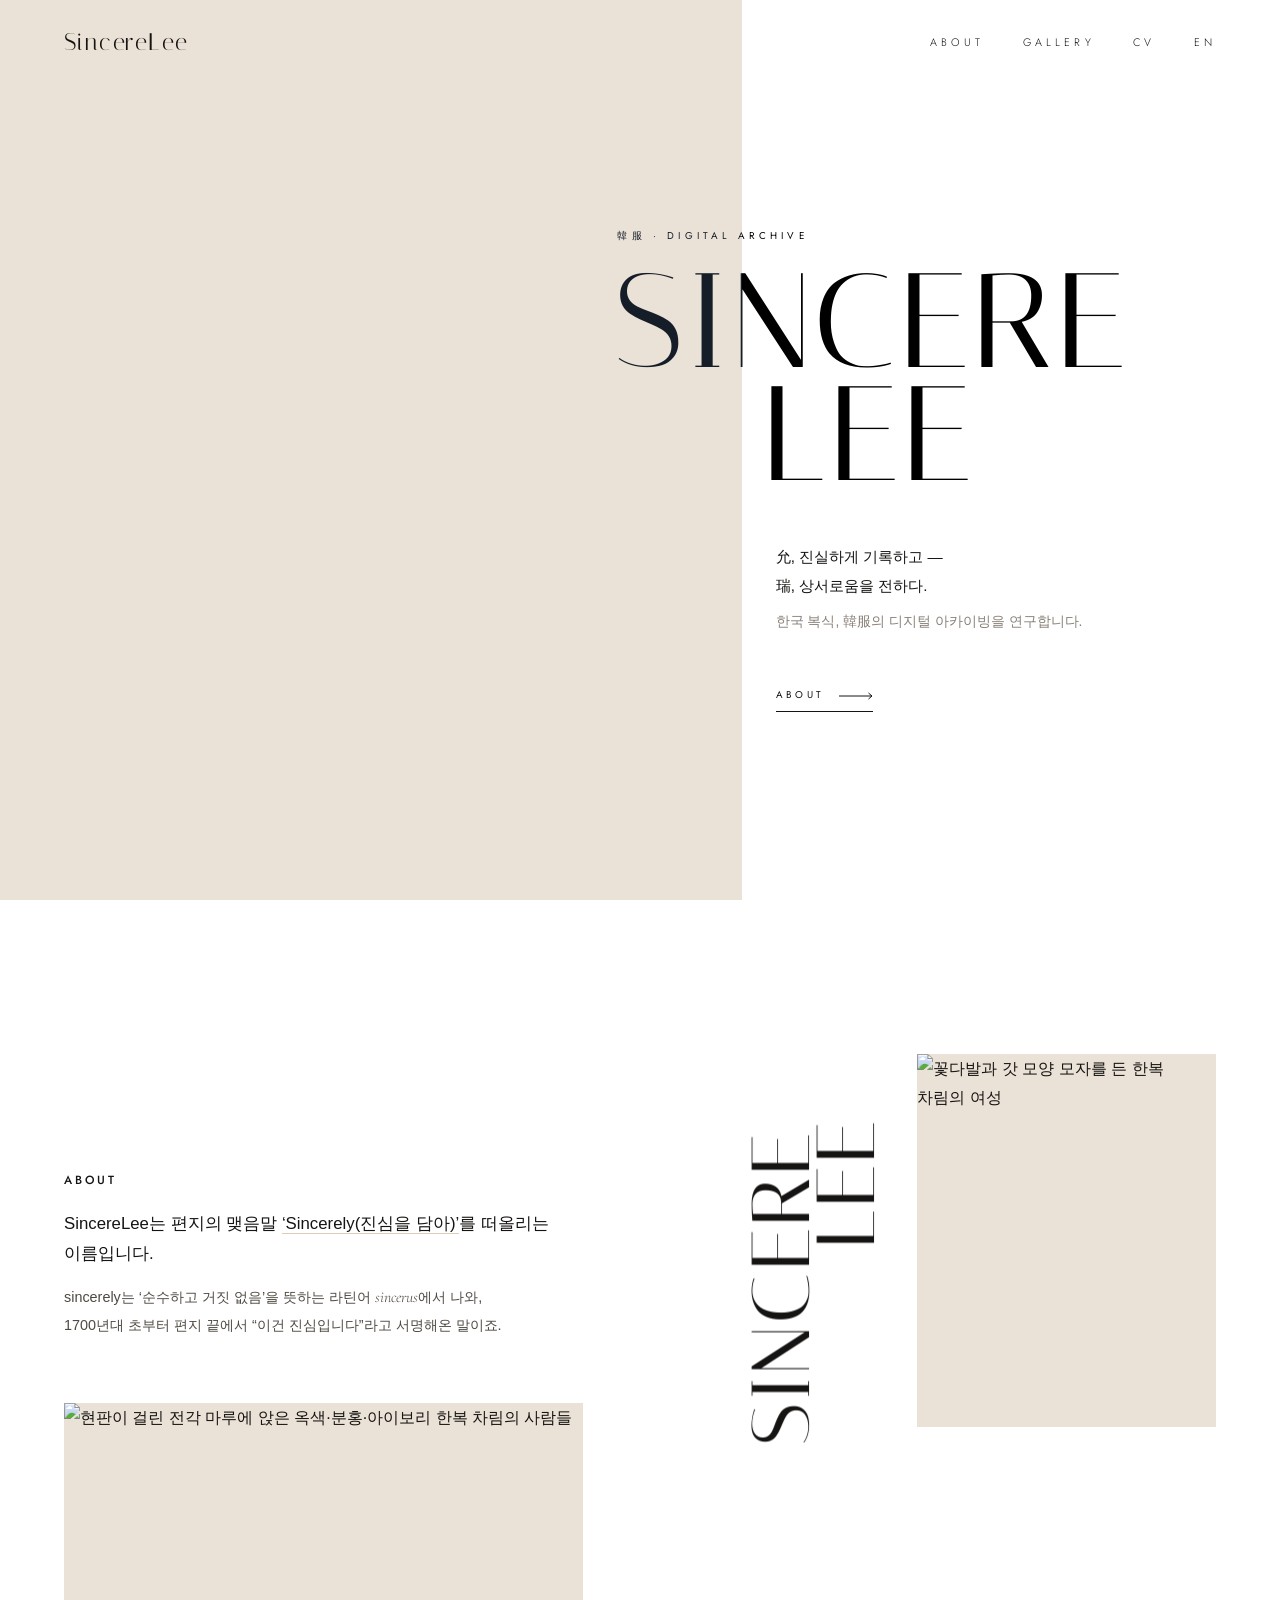
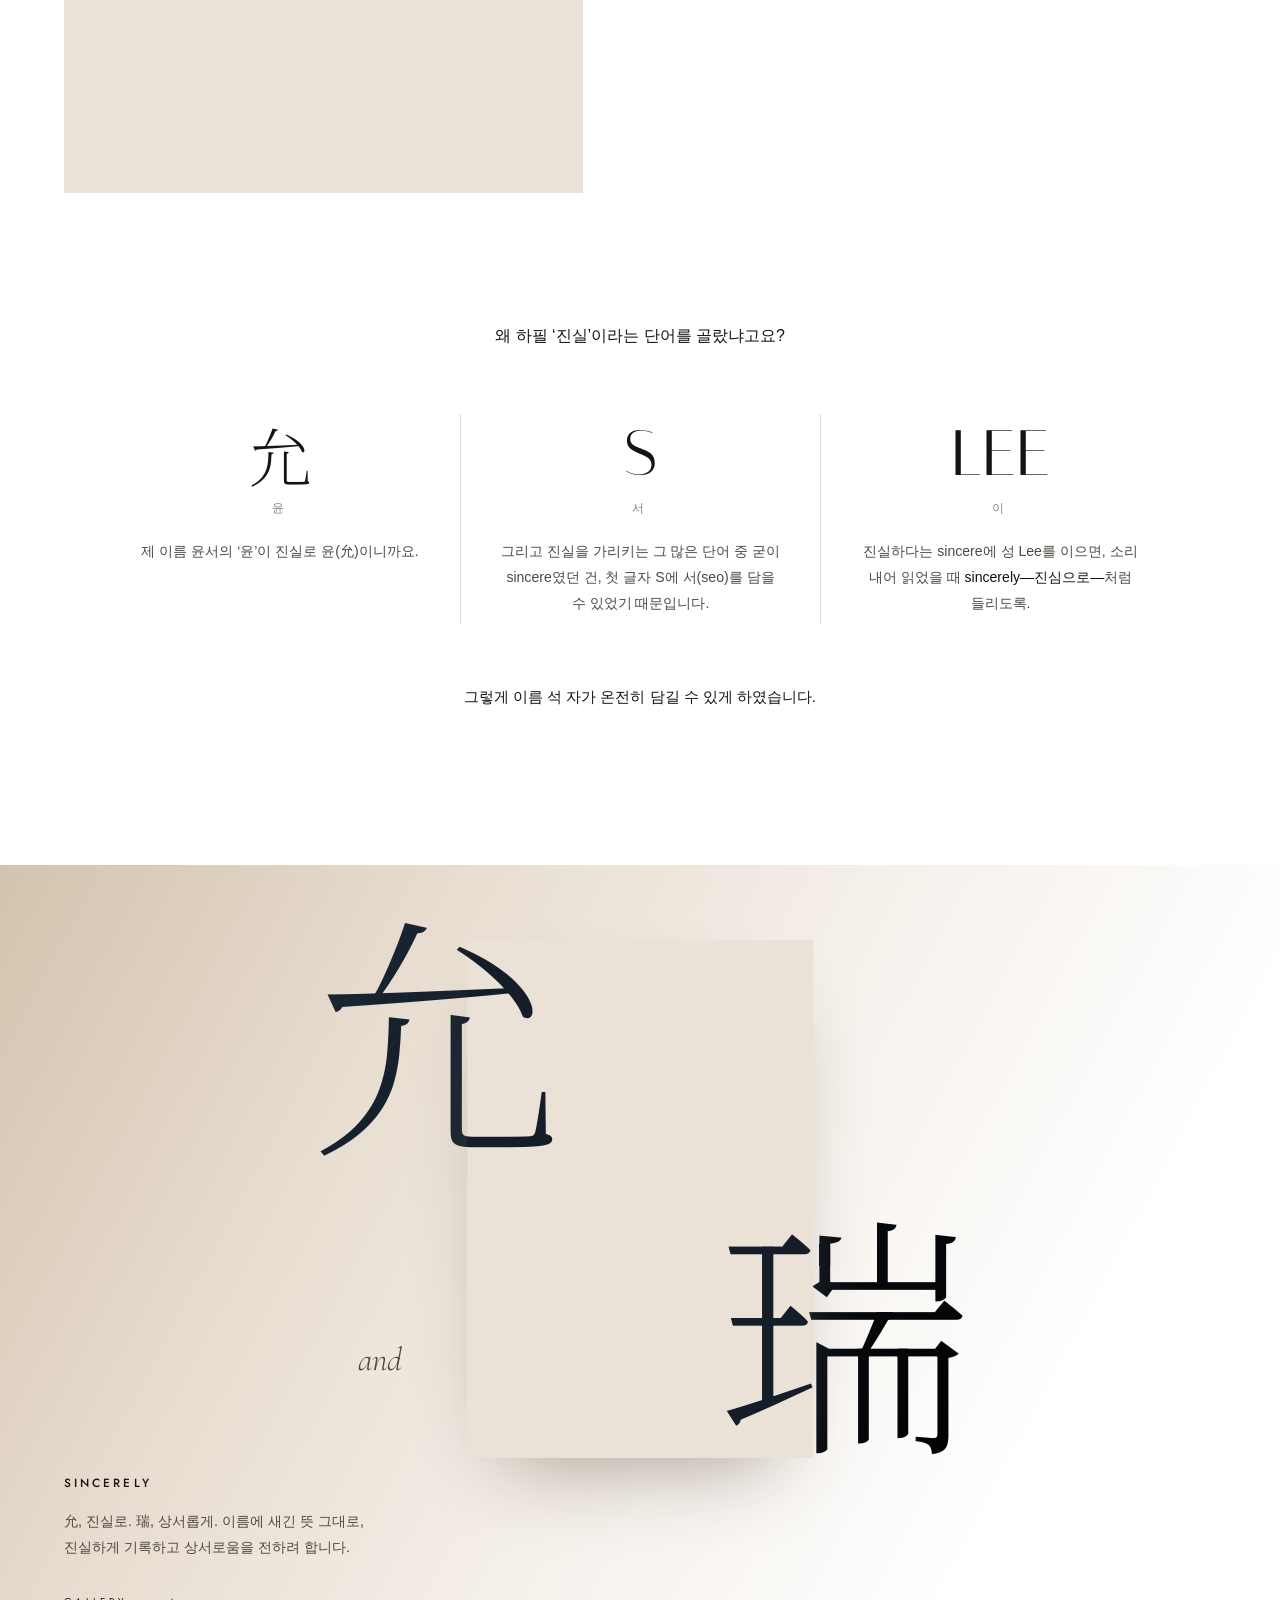
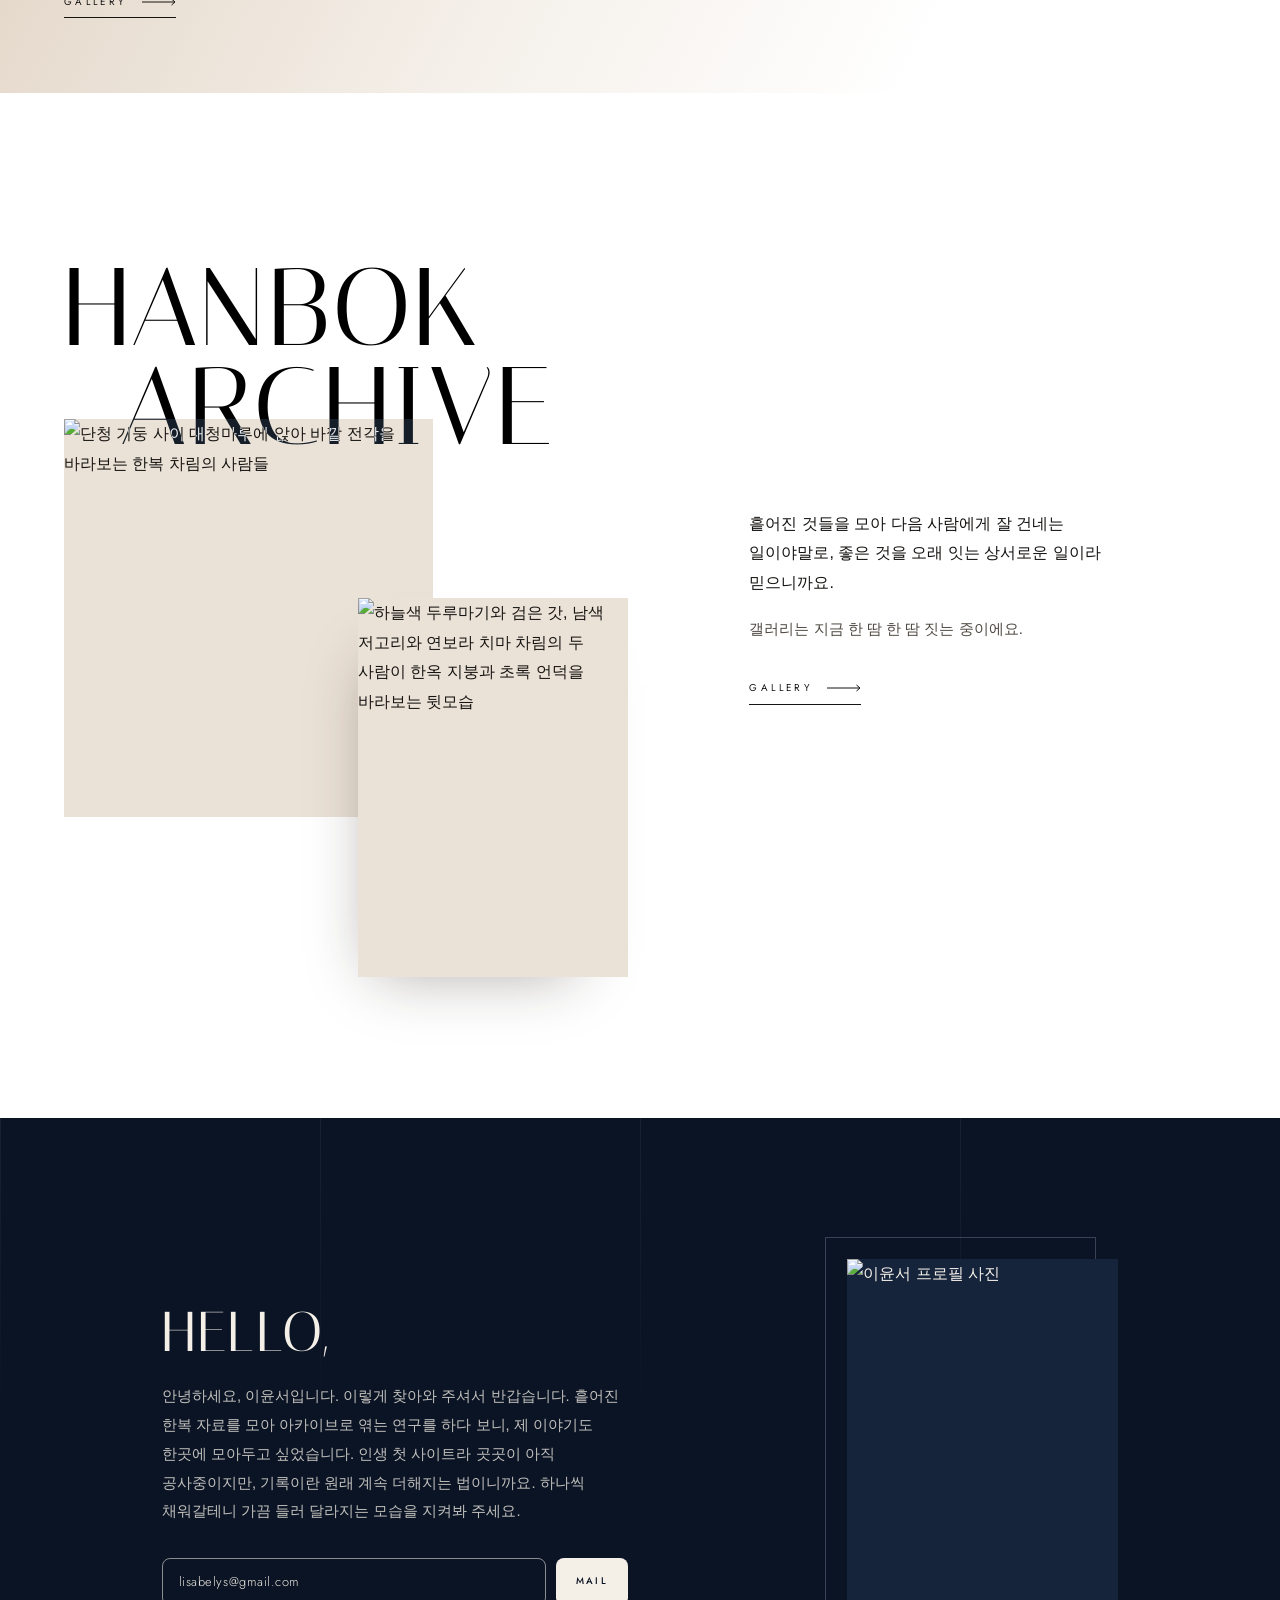
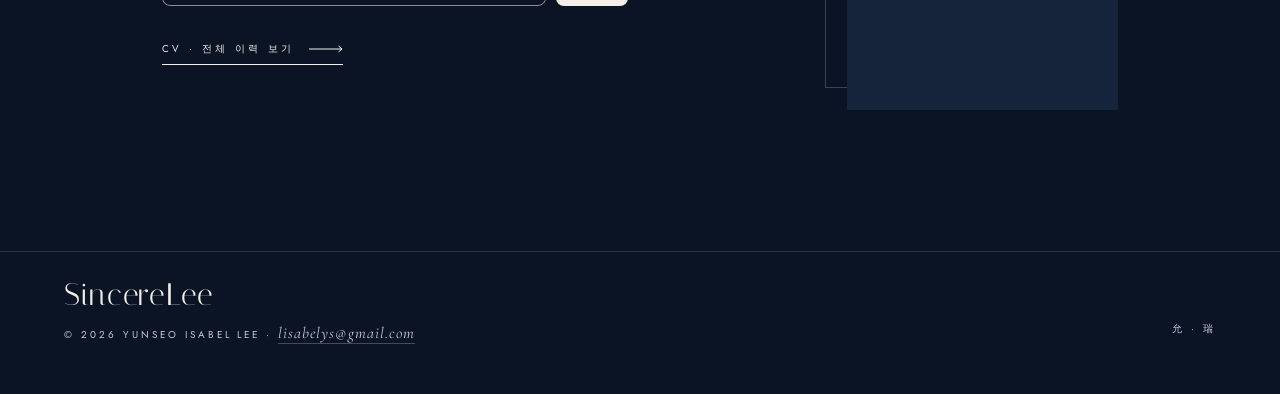
==== commit aaf40537: "Replace the home pages with the finalised editorial design Promote draft A to the Korean and English" ====
--- a/index.html
+++ b/index.html
@@ -24,1021 +24,470 @@
   <link rel="preload" as="image" href="https://isabel.co.kr/images/hero1.jpg">
   <link rel="preconnect" href="https://fonts.googleapis.com">
   <link rel="preconnect" href="https://fonts.gstatic.com" crossorigin>
-  <link href="https://fonts.googleapis.com/css2?family=Cormorant+Garamond:ital,wght@0,300;0,400;0,500;1,300;1,400&family=Jost:wght@400;500&family=Noto+Serif+KR:wght@300;400&display=swap" rel="stylesheet">
+  <link href="https://fonts.googleapis.com/css2?family=Italiana&family=Cormorant+Garamond:ital,wght@0,300;0,400;1,300;1,400&family=Jost:wght@400;500&family=Noto+Serif+KR:wght@200;300&display=swap" rel="stylesheet">
+  <link rel="stylesheet" href="https://cdn.jsdelivr.net/gh/orioncactus/pretendard@v1.3.9/dist/web/variable/pretendardvariable-dynamic-subset.min.css">
   <style>
-    /* Draft 7 · Moonlit Bojagi — 5 (hero, archive, greeting) + 1 (允·瑞 cards) + translucent 조각보 card + 금박 band; navy kept to the hero edges and the ending */
+    /* Draft A · Editorial — white page, warm sand light, hairline display caps that overlap the photographs; navy letter at the end */
     :root {
-      --night: #0b1424;
-      --navy: #15233b;
-      --slate: #344979;
-      --peri: #5d6da5;
-      --mist: #c6c6e8;
-      --cream: #f4efe7;
-      --blush: #f2dfe5;
-      --gold: #c9a868;
-      --gold-hi: #ecd9a8;
-      --gold-lo: #a3824c;
-      --ink: #1c2944;
-      --ink-soft: #46506e;
-      --hair: rgba(198, 198, 232, .16);
-      --hair-cream: rgba(244, 239, 231, .34);
-
-      --serif: "Cormorant Garamond", "Noto Serif KR", Georgia, serif;
-      --sans: "Jost", "Noto Serif KR", "Helvetica Neue", Arial, sans-serif;
-      --kr: "Noto Serif KR", "Apple SD Gothic Neo", serif;
-
-      --gutter: clamp(20px, 6vw, 112px);
-      --gap: clamp(14px, 1.7vw, 24px);
-      --split: 60%;
-      --lift: clamp(110px, 14vw, 220px);
+      --paper: #ffffff;
+      --sand: #ebe2d7;
+      --sand-2: #dccdbb;
+      --ink: #161412;
+      --ink-2: #4f4942;
+      --muted: #8a8279;
+      --line: rgba(22, 20, 18, .14);
+
+      --display: "Italiana", "Cormorant Garamond", Georgia, serif;
+      --italic: "Cormorant Garamond", Georgia, serif;
+      --label: "Jost", "Pretendard Variable", Pretendard, sans-serif;
+      --kr: "Pretendard Variable", Pretendard, "Noto Sans KR", "Apple SD Gothic Neo", sans-serif;
+      --hanja: "Noto Serif KR", serif;
+
+      --pad: clamp(20px, 5vw, 80px);
+      --gap: clamp(14px, 1.8vw, 28px);
       --ease: cubic-bezier(.22, .61, .36, 1);
-      --grain: url("data:image/svg+xml,%3Csvg xmlns='http://www.w3.org/2000/svg' width='220' height='220'%3E%3Cfilter id='g'%3E%3CfeTurbulence type='fractalNoise' baseFrequency='.8' numOctaves='3' stitchTiles='stitch'/%3E%3CfeColorMatrix type='saturate' values='0'/%3E%3C/filter%3E%3Crect width='100%25' height='100%25' filter='url(%23g)'/%3E%3C/svg%3E");
     }
 
     *, *::before, *::after { box-sizing: border-box; }
-    html { scroll-behavior: smooth; overflow-x: hidden; -webkit-text-size-adjust: 100%; }
+    html { scroll-behavior: smooth; -webkit-text-size-adjust: 100%; }
     body {
-      margin: 0;
-      background: var(--night);
-      color: var(--cream);
-      font-family: var(--kr);
-      font-weight: 300;
-      line-height: 1.9;
-      word-break: keep-all;
-      overflow-wrap: break-word;
+      margin: 0; overflow-x: hidden;
+      background: var(--paper); color: var(--ink);
+      font-family: var(--kr); font-weight: 300; line-height: 1.85;
+      word-break: keep-all; overflow-wrap: break-word;
       -webkit-font-smoothing: antialiased;
-      text-rendering: optimizeLegibility;
-    }
-    /* film grain over everything */
-    body::after {
-      content: "";
-      position: fixed;
-      inset: 0;
-      z-index: 90;
-      pointer-events: none;
-      background-image: var(--grain);
-      opacity: .05;
     }
     img { display: block; max-width: 100%; }
-    a { color: inherit; }
-    p, h1, h2, figure, dl, dd { margin: 0; }
-    ::selection { background: var(--blush); color: var(--night); }
-    :focus-visible { outline: 1px solid var(--blush); outline-offset: 4px; }
-    [id] { scroll-margin-top: 56px; }
-
-    .wrap { width: 100%; max-width: 1680px; margin: 0 auto; padding: 0 var(--gutter); }
-    .grid { display: grid; grid-template-columns: repeat(12, minmax(0, 1fr)); column-gap: var(--gap); }
-    .cap {
-      font-family: var(--sans);
-      font-weight: 400;
-      font-size: .62rem;
-      line-height: 1.6;
-      letter-spacing: .4em;
-      text-transform: uppercase;
-    }
-    .idx { display: flex; align-items: center; gap: 16px; }
-    .idx i { display: block; width: 44px; height: 1px; background: currentColor; opacity: .5; }
-
-    /* ===== NAV ===== */
+    a { color: inherit; text-decoration: none; }
+    h1, h2, h3, p, figure, ol { margin: 0; }
+    ::selection { background: var(--sand-2); color: var(--ink); }
+    :focus-visible { outline: 1px solid var(--ink); outline-offset: 4px; }
+
+    .wrap { width: 100%; max-width: 1320px; margin: 0 auto; padding: 0 var(--pad); }
+    .label { font-family: var(--label); font-weight: 400; font-size: .62rem; line-height: 1.6; letter-spacing: .42em; text-transform: uppercase; }
+    .h-small { font-family: var(--label); font-weight: 500; font-size: .74rem; letter-spacing: .26em; text-transform: uppercase; color: var(--ink); }
+    .ph { overflow: hidden; background: var(--sand); }
+    .ph img { width: 100%; height: 100%; object-fit: cover; }
+
+    /* "GET STARTED ——→" link */
+    .more {
+      display: inline-flex; align-items: center; gap: 14px;
+      padding: 6px 0;
+      font-family: var(--label); font-weight: 400; font-size: .62rem; letter-spacing: .34em; text-transform: uppercase;
+      border-bottom: 1px solid currentColor;
+    }
+    .more svg { width: 34px; height: 8px; transition: transform .6s var(--ease); }
+    .more:hover svg, .more:focus-visible svg { transform: translateX(6px); }
+
+    /* ===== NAV — clear at the very top, frosted paper the moment the page moves ===== */
     .nav {
-      position: fixed;
-      top: 0; left: 0; right: 0;
-      z-index: 60;
-      display: flex;
-      align-items: center;
-      justify-content: space-between;
-      gap: 24px;
-      padding: 28px var(--gutter);
-      color: var(--cream);
+      position: fixed; inset: 0 0 auto; z-index: 50;
+      display: flex; justify-content: space-between; align-items: center; gap: 24px;
+      padding: 26px var(--pad);
+      color: var(--ink);
       border-bottom: 1px solid transparent;
-      transition: padding .6s var(--ease), background-color .6s var(--ease), border-color .6s var(--ease);
+      transition: padding .5s var(--ease), background-color .5s var(--ease), border-color .5s var(--ease), color .5s var(--ease);
     }
     .nav.is-scrolled {
-      padding-top: 15px;
-      padding-bottom: 15px;
-      background-color: rgba(11, 20, 36, .8);
-      -webkit-backdrop-filter: blur(16px) saturate(1.15);
-      backdrop-filter: blur(16px) saturate(1.15);
-      border-bottom-color: var(--hair);
-    }
-    .nav.is-scrolled.is-light {
-      background-color: rgba(244, 239, 231, .84);
-      border-bottom-color: rgba(21, 35, 59, .1);
-      color: var(--navy);
-    }
-    .nav.is-light .brand, .nav.is-light .nav-links a { text-shadow: none; }
-    .nav.is-light .brand i { color: var(--peri); }
-    .nav a { text-decoration: none; }
-    .brand {
-      font-family: var(--serif);
-      font-weight: 400;
-      font-size: 1.4rem;
-      line-height: 1;
-      letter-spacing: .02em;
-      text-shadow: 0 1px 18px rgba(11, 20, 36, .45);
-      transition: opacity .4s;
-    }
-    .brand i { font-weight: 300; color: var(--blush); }
-    .brand:hover { opacity: .75; }
-    .nav .brand { transition: opacity .6s var(--ease); }
-    .nav:not(.show-brand) .brand { opacity: 0; pointer-events: none; }
-    .nav-links { display: flex; align-items: center; gap: clamp(18px, 3vw, 48px); }
-    .nav-links a {
-      position: relative;
-      padding: 6px 0;
-      font-family: var(--sans);
-      font-size: .68rem;
-      letter-spacing: .38em;
-      text-transform: uppercase;
-      text-shadow: 0 1px 14px rgba(11, 20, 36, .5);
-    }
-    .nav-links a::after {
-      content: "";
-      position: absolute;
-      left: 0; right: .38em; bottom: 0;
-      height: 1px;
-      background: currentColor;
-      transform: scaleX(0);
-      transform-origin: right;
-      transition: transform .6s var(--ease);
-    }
-    .nav-links a:hover::after,
-    .nav-links a:focus-visible::after { transform: scaleX(1); transform-origin: left; }
-    /* language is a mode, not a page: a vertical tab on the right edge, inverting against whatever is behind it */
-    .side-lang {
-      position: fixed; z-index: 70; right: clamp(14px, 1.8vw, 28px); top: 50%; transform: translateY(-50%);
-      display: flex; align-items: center; gap: 14px; writing-mode: vertical-rl;
-      padding: 8px 0;
-      font-family: var(--sans); font-size: .6rem; line-height: 1; letter-spacing: .42em; text-transform: uppercase; text-decoration: none;
+      padding-top: 14px; padding-bottom: 14px;
+      background: rgba(255, 255, 255, .9);
+      -webkit-backdrop-filter: blur(14px) saturate(1.1); backdrop-filter: blur(14px) saturate(1.1);
+      border-bottom-color: var(--line);
+    }
+    .brand { font-family: var(--display); font-size: 1.5rem; line-height: 1; letter-spacing: .06em; opacity: 0; pointer-events: none; transition: opacity .5s var(--ease); }
+    .nav.is-scrolled .brand { opacity: 1; pointer-events: auto; }
+    .nav-links { display: flex; gap: clamp(18px, 3vw, 44px); }
+    .nav-links a { position: relative; padding: 6px 0; font-family: var(--label); font-size: .68rem; letter-spacing: .38em; text-transform: uppercase; }
+    .nav-links a::after { content: ""; position: absolute; left: 0; right: .38em; bottom: 0; height: 1px; background: currentColor; transform: scaleX(0); transform-origin: right; transition: transform .6s var(--ease); }
+    .nav-links a:hover::after, .nav-links a:focus-visible::after { transform: scaleX(1); transform-origin: left; }
+
+    /* ===== HERO — photo to the left, the name straddling its edge ===== */
+    .hero { position: relative; display: grid; grid-template-columns: 58% minmax(0, 1fr); min-height: 100vh; min-height: 100svh; background: var(--paper); }
+    .hero-photo { position: relative; grid-column: 1; grid-row: 1; height: 100vh; height: 100svh; }
+    .slide {
+      position: absolute; inset: 0;
+      background: var(--sand) var(--pos, 50% 50%) / cover no-repeat;
+      opacity: 0; transform: scale(1.06);
+      transition: opacity 1.8s var(--ease), transform 9s linear;
+    }
+    .slide.is-active { opacity: 1; transform: scale(1); }
+    .hero-copy { --over: clamp(70px, 10vw, 170px); --indent: calc(var(--over) + clamp(22px, 2.6vw, 40px)); grid-column: 2; grid-row: 1; align-self: center; margin-left: calc(-1 * var(--over)); padding: 120px var(--pad) 80px 0; }
+    .hero-kicker { margin: 0 0 22px .3em; color: #fff; mix-blend-mode: difference; }
+    .hero-title {
+      font-family: var(--display); font-weight: 400;
+      font-size: clamp(4.2rem, 10.5vw, 11rem); line-height: .84; letter-spacing: .02em; text-transform: uppercase;
+      color: #fff; mix-blend-mode: difference; cursor: pointer;
+    }
+    .hero-title span { display: block; }
+    .hero-title span + span { padding-left: 1.1em; }
+    .hero-tag { margin-top: clamp(34px, 4vw, 56px); padding-left: var(--indent); font-size: clamp(.95rem, 1.1vw, 1.05rem); line-height: 1.9; color: var(--ink); }
+    .hero-sub { margin-top: 8px; padding-left: var(--indent); font-size: .86rem; color: var(--muted); }
+    .hero .more { margin: clamp(30px, 3.6vw, 48px) 0 0 var(--indent); }
+
+    /* ===== ABOUT — text and a landscape on the left, the stacked name and a portrait on the right ===== */
+    .about { padding: clamp(110px, 12vw, 190px) 0 clamp(90px, 10vw, 150px); }
+    .about-grid { display: grid; grid-template-columns: repeat(12, minmax(0, 1fr)); column-gap: var(--gap); align-items: start; }
+    .about-text { grid-column: 1 / span 6; padding-top: clamp(60px, 9vw, 150px); }
+    .about-text .lead { margin-top: 18px; max-width: 30em; font-size: clamp(1.05rem, 1.3vw, 1.2rem); line-height: 1.8; font-weight: 400; color: var(--ink); }
+    .about-text .lead em { font-style: normal; border-bottom: 1px solid var(--sand-2); }
+    .about-text .body { margin-top: 14px; max-width: 32em; font-size: .9rem; color: var(--ink-2); }
+    .about-text .body i { font-family: var(--italic); font-size: 1.1em; }
+    .about-photo { margin-top: clamp(40px, 5vw, 64px); width: 92%; aspect-ratio: 4 / 3; }
+    .about-side { grid-column: 8 / span 5; position: relative; }
+    .side-photo { width: 64%; margin-left: auto; aspect-ratio: 4 / 5; }
+    .side-photo img { object-position: 45% 40%; }
+    .vword {
+      position: absolute; left: 0; bottom: -5%;
+      writing-mode: vertical-rl; transform: rotate(180deg);
+      font-family: var(--display); font-weight: 400; font-size: clamp(3.4rem, 6.4vw, 7rem); line-height: .8; text-transform: uppercase; letter-spacing: .02em;
+      color: var(--ink);
+    }
+    /* each word is its own column; after the half-turn they read bottom-up, SINCERE first, LEE set a little higher */
+    .vword span { display: block; }
+    .vword span:last-child { padding-top: 2.4em; }
+
+    /* ===== NAMES — the three syllables, side by side ===== */
+    .names { padding: 0 0 clamp(110px, 12vw, 180px); text-align: center; }
+    .names-q { font-size: clamp(1rem, 1.2vw, 1.1rem); color: var(--ink); }
+    .names-list { list-style: none; padding: 0; margin: clamp(40px, 5vw, 64px) auto 0; max-width: 1080px; display: grid; grid-template-columns: repeat(3, minmax(0, 1fr)); }
+    .names-list li { padding: 8px clamp(18px, 3vw, 44px); }
+    .names-list li + li { border-left: 1px solid var(--line); }
+    .names-list b { display: block; font-family: var(--display); font-weight: 400; font-size: clamp(3rem, 5vw, 4.6rem); line-height: 1; text-transform: uppercase; color: var(--ink); }
+    .names-list b.hj { font-family: var(--hanja); font-weight: 200; }
+    .names-list small { display: block; margin-top: 12px; font-size: .74rem; letter-spacing: .4em; color: var(--muted); }
+    .names-list span { display: block; margin-top: 18px; font-size: .88rem; line-height: 1.85; color: var(--ink-2); }
+    .names-list em { font-style: normal; color: var(--ink); }
+    .names-close { margin-top: clamp(40px, 5vw, 60px); font-size: .92rem; color: var(--ink); }
+
+    /* ===== 允 & 瑞 — sand light, the characters around a portrait ===== */
+    .echo {
+      position: relative; overflow: hidden;
+      background: linear-gradient(118deg, #d4c3ae 0%, #e7dccf 26%, #f5f0ea 52%, #ffffff 78%);
+    }
+    .echo-stage { position: relative; max-width: 1320px; height: clamp(620px, 92vh, 940px); margin: 0 auto; }
+    .echo-w { position: absolute; z-index: 3; font-family: var(--hanja); font-weight: 200; font-size: clamp(8rem, 20vw, 18.5rem); line-height: 1; color: #fff; mix-blend-mode: difference; }
+    .echo-w.w1 { left: 24%; top: 4%; }
+    .echo-w.w2 { left: 56%; top: 40%; }
+    .echo-and { position: absolute; left: 28%; top: 56%; font-family: var(--italic); font-style: italic; font-weight: 300; font-size: clamp(1.6rem, 2.6vw, 2.4rem); color: var(--ink-2); }
+    /* the veranda photo, cropped in so she fills more of the frame; both characters run over it, inverting where they cross */
+    .echo-fig { position: absolute; z-index: 2; left: 50%; top: 9%; width: clamp(250px, 27vw, 390px); aspect-ratio: 2 / 3; transform: translateX(-50%); box-shadow: 0 40px 80px -40px rgba(60, 40, 20, .45); }
+    .echo-fig img { transform: scale(1.38); transform-origin: 58% 74%; }
+    .echo-copy { position: absolute; left: var(--pad); bottom: 9%; max-width: 21em; }
+    .echo-copy p { margin-top: 14px; font-size: .9rem; color: var(--ink-2); }
+    .echo-copy .more { margin-top: 26px; }
+
+    /* ===== ARCHIVE — the title sits on top of two staggered photos, inverting where it crosses them ===== */
+    .archive { padding: clamp(120px, 13vw, 200px) 0 clamp(100px, 11vw, 170px); }
+    .arch-grid { display: grid; grid-template-columns: repeat(12, minmax(0, 1fr)); column-gap: var(--gap); align-items: start; }
+    .arch-title {
+      grid-column: 1 / span 9; grid-row: 1; position: relative; z-index: 4;
+      font-family: var(--display); font-weight: 400; font-size: clamp(3.6rem, 8.6vw, 9.2rem); line-height: .9; letter-spacing: .02em; text-transform: uppercase;
       color: #fff; mix-blend-mode: difference;
-      animation: fade 1.6s 1.2s var(--ease) both;
-    }
-    .side-lang::before { content: ""; width: 1px; height: 44px; background: currentColor; opacity: .7; transition: height .6s var(--ease); }
-    .side-lang:hover::before, .side-lang:focus-visible::before { height: 72px; }
-    /* back to top: the same hairline tab, at the foot of the right edge; out once the page has moved */
-    .side-top {
-      position: fixed; z-index: 70; right: calc(clamp(14px, 1.8vw, 28px) - 14px); bottom: clamp(18px, 3vw, 40px);
+    }
+    .arch-title span { display: block; }
+    .arch-title span + span { padding-left: .5em; }
+    .arch-ph { position: relative; }
+    .arch-ph.p1 { grid-column: 1 / span 4; grid-row: 2; z-index: 2; margin-top: calc(-1 * clamp(1.2rem, 3vw, 3.2rem)); aspect-ratio: 1 / 1.08; }
+    .arch-ph.p1 img { object-position: 60% 50%; }
+    .arch-ph.p2 { grid-column: 4 / span 3; grid-row: 2; z-index: 3; margin-top: clamp(80px, 11vw, 170px); aspect-ratio: 3 / 4.2; box-shadow: -20px 30px 60px -36px rgba(40, 30, 20, .4); }
+    .arch-ph.p2 img { object-position: 50% 55%; }
+    .arch-copy { grid-column: 8 / span 4; grid-row: 2; margin-top: clamp(30px, 4vw, 60px); }
+    .arch-copy p { font-size: .94rem; color: var(--ink-2); }
+    .arch-copy p:first-child { font-size: clamp(1rem, 1.25vw, 1.15rem); line-height: 1.85; color: var(--ink); font-weight: 400; }
+    .arch-copy p + p { margin-top: 18px; }
+    .arch-copy .more { margin-top: 30px; }
+
+    /* ===== HELLO — the navy letter from the current site ===== */
+    .hello {
+      --night: #0b1424; --navy: #15233b; --mist: #c6c6e8; --cream: #f4efe7; --blush: #f2dfe5;
+      position: relative; overflow: hidden;
+      background: var(--night); color: var(--cream);
+      padding: clamp(110px, 11vw, 170px) 0;
+    }
+    .gridlines {
+      position: absolute; inset: 0; pointer-events: none;
+      background: repeating-linear-gradient(90deg, rgba(198, 198, 232, .075) 0 1px, transparent 1px 25%);
+      -webkit-mask-image: linear-gradient(180deg, #000, transparent 45%); mask-image: linear-gradient(180deg, #000, transparent 45%);
+    }
+    .hello-grid { position: relative; display: grid; grid-template-columns: repeat(12, minmax(0, 1fr)); column-gap: var(--gap); align-items: center; }
+    .g-media { grid-column: 9 / span 3; grid-row: 1; position: relative; isolation: isolate; }
+    .g-media::before { content: ""; position: absolute; top: -22px; left: -22px; right: 22px; bottom: 22px; z-index: -1; border: 1px solid rgba(198, 198, 232, .25); }
+    .g-frame { aspect-ratio: 3 / 5; background: var(--navy); }
+    .g-frame img { object-position: 50% 25%; filter: saturate(.92); }
+    .g-text { grid-column: 2 / span 5; grid-row: 1; }
+    .hello-title { font-family: var(--display); font-weight: 400; font-size: clamp(2.4rem, 4.4vw, 3.8rem); line-height: 1; letter-spacing: .03em; text-transform: uppercase; color: var(--cream); }
+    .hello-p { margin-top: 22px; max-width: 32em; font-size: .92rem; line-height: 1.95; color: rgba(244, 239, 231, .78); }
+    .field { display: flex; align-items: stretch; gap: 10px; margin-top: 32px; max-width: 30em; }
+    .field span { flex: 1; min-width: 0; padding: 11px 16px; border: 1px solid rgba(244, 239, 231, .55); border-radius: 8px; font-family: var(--label); font-size: .8rem; letter-spacing: .04em; color: var(--cream); overflow: hidden; text-overflow: ellipsis; white-space: nowrap; transition: border-color .4s; }
+    .field b { display: grid; place-items: center; padding: 0 20px; border-radius: 8px; background: var(--cream); color: var(--night); font-family: var(--label); font-weight: 500; font-size: .6rem; letter-spacing: .26em; text-transform: uppercase; transition: background .4s; }
+    .field:hover span, .field:focus-visible span { border-color: var(--cream); }
+    .field:hover b, .field:focus-visible b { background: var(--blush); }
+    .hello .more { margin-top: 28px; color: var(--cream); }
+
+    /* ===== FOOTER — name and contact only, continuing the navy ===== */
+    .foot { background: #0b1424; color: #c6c6e8; padding: 0 0 clamp(32px, 4vw, 48px); }
+    .foot-in { display: flex; flex-wrap: wrap; justify-content: space-between; align-items: baseline; gap: 10px 32px; padding-top: 28px; border-top: 1px solid rgba(198, 198, 232, .16); }
+    .foot-brand { font-family: var(--display); font-size: clamp(1.6rem, 2.4vw, 2.1rem); line-height: 1; letter-spacing: .04em; color: #f4efe7; }
+    .foot .label { letter-spacing: .3em; }
+    .foot .label a { text-transform: none; letter-spacing: .06em; font-family: var(--italic); font-style: italic; font-size: 1rem; border-bottom: 1px solid rgba(198, 198, 232, .3); transition: color .4s, border-color .4s; }
+    .foot .label a:hover { color: #f4efe7; border-color: #f2dfe5; }
+    .foot-meta { width: 100%; display: flex; flex-wrap: wrap; justify-content: space-between; gap: 8px 24px; }
+
+    /* ===== back to top ===== */
+    .to-top {
+      position: fixed; z-index: 60; right: calc(var(--pad) - 14px); bottom: clamp(18px, 3vw, 40px);
       display: flex; align-items: center; gap: 14px; writing-mode: vertical-rl;
       padding: 10px 14px;
-      font-family: var(--sans); font-size: .6rem; line-height: 1; letter-spacing: .42em; text-transform: uppercase; text-decoration: none;
+      font-family: var(--label); font-size: .6rem; line-height: 1; letter-spacing: .42em; text-transform: uppercase;
       color: #fff; mix-blend-mode: difference;
       opacity: 0; visibility: hidden; transform: translateY(14px);
       transition: opacity .6s var(--ease), transform .6s var(--ease), visibility 0s linear .6s;
     }
-    .side-top.is-shown { opacity: 1; visibility: visible; transform: none; transition: opacity .6s var(--ease), transform .6s var(--ease), visibility 0s; }
-    .side-top::before { content: ""; width: 1px; height: 44px; background: currentColor; opacity: .7; transition: height .6s var(--ease); }
-    .side-top::after { /* arrowhead on the tip of the line */
-      content: ""; position: absolute; top: 10px; left: 50%;
-      width: 7px; height: 7px; margin-left: -3.5px;
-      border-top: 1px solid currentColor; border-left: 1px solid currentColor;
-      transform: rotate(45deg);
-    }
-    .side-top:hover::before, .side-top:focus-visible::before { height: 72px; }
-
-    /* ===== HERO ===== */
-    .hero {
-      position: relative;
-      min-height: 100vh;
-      min-height: 100svh;
-      overflow: hidden;
-      background: var(--night);
-      color: var(--cream);
-      isolation: isolate;
-    }
-    .hero-slides { position: absolute; inset: 0; z-index: -4; background: var(--navy); }
-    .slide {
-      position: absolute;
-      inset: 0;
-      background-size: cover;
-      background-repeat: no-repeat;
-      background-position: var(--pos, 50% 50%);
-      opacity: 0;
-      visibility: hidden;
-      transform: scale(1.1);
-      transition: opacity 2s var(--ease), transform 10s linear, visibility 0s linear 2s;
-    }
-    .slide.is-active {
-      opacity: 1;
-      visibility: visible;
-      transform: scale(1);
-      transition: opacity 2s var(--ease), transform 10s linear, visibility 0s;
-    }
-    .js .hero:not(.is-ready) .slide { transform: scale(1.1); transition: none; }
-
-    .hero-shade {
-      position: absolute; inset: 0; z-index: -2;
-      background:
-        radial-gradient(ellipse 46% 52% at 50% 52%, rgba(11, 20, 36, .34) 0%, rgba(11, 20, 36, .14) 60%, rgba(11, 20, 36, 0) 100%),
-        linear-gradient(180deg, rgba(11, 20, 36, .3) 0%, rgba(11, 20, 36, 0) 16%, rgba(11, 20, 36, 0) 80%, rgba(11, 20, 36, .22) 100%);
-    }
-    .hero-inner {
-      position: relative;
-      min-height: inherit;
-      display: grid;
-      grid-template-columns: minmax(0, 1fr);
-      grid-template-rows: 1fr;
-      grid-template-areas: "left";
-    }
-    .hero-left {
-      grid-area: left;
-      align-self: center;
-      min-width: 0;
-      padding: 110px var(--gutter) 90px;
-      text-align: center;
-    }
-    .hero-name {
-      position: relative;
-      display: inline-block;
-      font-family: var(--serif);
-      font-weight: 300;
-      font-size: clamp(3rem, 10.5vw, 12rem);
-      line-height: 1;
-      white-space: nowrap;
-      letter-spacing: -.015em;
-      color: var(--cream);
-      text-shadow: 0 2px 40px rgba(11, 20, 36, .28);
-      cursor: pointer;
-      transition: color .6s var(--ease);
-    }
-    .hero-name .hn { display: inline-block; animation: rise 1.6s var(--ease) both; }
-    .hero-name .hn-1 { animation-delay: .25s; }
-    .hero-name .hn-2 {
-      font-style: italic;
-      animation-delay: .4s;
-      transition: color .6s var(--ease);
-    }
-    .hero-name:hover { color: #fff; }
-    .hero-name:hover .hn-2 { color: var(--blush); }
-
-    .hero-tagline {
-      margin-top: clamp(2.6rem, 4.4vw, 4.2rem);
-      font-size: clamp(1rem, 1.32vw, 1.26rem);
-      text-shadow: 0 1px 18px rgba(11, 20, 36, .4);
-      line-height: 1.8;
-      letter-spacing: .02em;
-      color: var(--cream);
-      animation: rise 1.4s .75s var(--ease) both;
-    }
-    .hero-tagline span { display: block; }
-    .hero-sub {
-      margin-top: .9rem;
-      font-size: clamp(.82rem, .92vw, .9rem);
-      letter-spacing: .04em;
-      color: rgba(244, 239, 231, .86);
-      text-shadow: 0 1px 14px rgba(11, 20, 36, .45);
-      animation: rise 1.4s .9s var(--ease) both;
-    }
-
-    /* outlined circle link — reused for the CV call-to-action */
-    .ring {
-      --c: clamp(150px, 14vw, 208px);
-      position: relative;
-      display: flex;
-      flex-direction: column;
-      justify-content: center;
-      align-items: flex-start;
-      gap: 14px;
-      width: var(--c);
-      height: var(--c);
-      padding-left: calc(var(--c) * .3);
-      border: 1px solid rgba(244, 239, 231, .75);
-      border-radius: 50%;
-      color: var(--cream);
-      text-decoration: none;
-      isolation: isolate;
-      transition: border-color .6s var(--ease);
-    }
-    .ring::before {
-      content: "";
-      position: absolute;
-      inset: 0;
-      z-index: -1;
-      border-radius: 50%;
-      background: rgba(242, 223, 229, .16);
-      transform: scale(.001);
-      transition: transform .9s var(--ease);
-    }
-    .ring:hover, .ring:focus-visible { border-color: var(--blush); }
-    .ring:hover::before, .ring:focus-visible::before { transform: scale(1); }
-    .ring svg { display: block; transition: transform .6s var(--ease); }
-    .ring:hover svg { transform: translateX(8px); }
-
-    /* ===== ABOUT (cream band, window light) ===== */
-    .about {
-      position: relative;
-      z-index: 1;
-      overflow: hidden;
-      color: var(--ink);
-      background: linear-gradient(155deg, #e8e1d5 0%, #eee8de 32%, var(--cream) 62%);
-      padding: clamp(100px, 11vw, 170px) 0 calc(var(--lift) + clamp(96px, 12vw, 200px));
-    }
-    .about-light {
-      position: absolute;
-      inset: -20% -10%;
-      z-index: 0;
-      pointer-events: none;
-      background: repeating-linear-gradient(118deg,
-        rgba(255, 255, 255, 0) 0 40px,
-        rgba(255, 255, 255, .78) 40px 150px,
-        rgba(255, 255, 255, 0) 150px 170px,
-        rgba(255, 255, 255, .78) 170px 262px,
-        rgba(255, 255, 255, 0) 262px 430px);
-      filter: blur(18px);
-      -webkit-mask-image: linear-gradient(150deg, #000 0%, rgba(0, 0, 0, .55) 30%, transparent 60%);
-      mask-image: linear-gradient(150deg, #000 0%, rgba(0, 0, 0, .55) 30%, transparent 60%);
-      animation: sway 22s ease-in-out infinite alternate;
-    }
-    .about .wrap { position: relative; z-index: 1; }
-    .about-grid { align-items: center; }
-    .about-text { grid-column: 2 / span 5; }
-    .about-title {
-      margin: .42em 0 .55em;
-      font-family: var(--serif);
-      font-style: italic;
-      font-weight: 300;
-      font-size: clamp(3.2rem, 5.6vw, 5.6rem);
-      line-height: 1;
-      color: var(--navy);
-      text-decoration: underline;
-      text-decoration-thickness: 1px;
-      text-decoration-color: rgba(21, 35, 59, .5);
-      text-underline-offset: .16em;
-    }
-    .about-body { max-width: 32em; }
-    .about-body p, .about-body li { font-size: clamp(.94rem, 1vw, 1rem); line-height: 1.9; color: var(--ink-soft); }
-    .about-body em { font-style: normal; color: var(--navy); }
-    .a-lead { font-size: clamp(1.12rem, 1.45vw, 1.34rem) !important; line-height: 1.75 !important; color: var(--navy) !important; }
-    .a-note {
-      margin-top: 1.2em; padding-left: 18px; border-left: 1px solid rgba(93, 109, 165, .4);
-      font-size: clamp(.84rem, .9vw, .9rem) !important; line-height: 1.85 !important; color: var(--ink-soft);
-    }
-    .a-note .cap { display: block; margin-bottom: 4px; letter-spacing: .3em; color: var(--peri); text-transform: none; font-style: italic; font-family: var(--serif); font-size: .95rem; }
-    .a-q {
-      margin-top: clamp(40px, 4.4vw, 60px);
-      font-family: var(--kr); font-size: clamp(1.02rem, 1.2vw, 1.14rem) !important; color: var(--navy) !important;
-    }
-    .a-steps { list-style: none; margin: 20px 0 0; padding: 0; border-top: 1px solid rgba(21, 35, 59, .12); }
-    .a-steps li { display: grid; grid-template-columns: 76px minmax(0, 1fr); gap: 16px; padding: 16px 0; border-bottom: 1px solid rgba(21, 35, 59, .12); }
-    .a-steps b { display: flex; flex-direction: column; gap: 4px; font-family: var(--serif); font-weight: 400; font-size: 1.5rem; line-height: 1.1; color: var(--navy); }
-    .a-steps b small { font-family: var(--kr); font-weight: 300; font-size: .72rem; letter-spacing: .3em; color: var(--peri); }
-    .a-close { margin-top: 20px; color: var(--navy) !important; }
-    .about-photos { grid-column: 8 / span 4; position: relative; }
-    .ph { overflow: hidden; background: #e2dacd; }
-    .ph img { width: 100%; height: 100%; object-fit: cover; }
-    .ph-main { aspect-ratio: 2 / 3; }
-    .ph-cap {
-      position: absolute;
-      top: 0;
-      left: -30px;
-      writing-mode: vertical-rl;
-      color: var(--peri);
-      white-space: nowrap;
-    }
-
-    /* ===== SINCERELY — 조각보 rising across the cream → navy seam; navy deepens into the archive ===== */
-    .sincerely {
-      position: relative; z-index: 2; overflow-x: clip;
-      color: var(--cream);
-      background: linear-gradient(180deg, #1a2844 0%, var(--navy) 38%, #101b2f 78%, var(--night) 100%);
-      padding: 0 0 clamp(70px, 8vw, 120px);
-    }
-    .sincerely::before { /* woven 칠보 damask, tone on tone */
-      content: ""; position: absolute; inset: 0; pointer-events: none;
-      background: url("data:image/svg+xml,%3Csvg xmlns='http://www.w3.org/2000/svg' width='64' height='64' viewBox='0 0 64 64'%3E%3Cg fill='none' stroke='%23c6c6e8' stroke-width='.8'%3E%3Ccircle cx='0' cy='0' r='32'/%3E%3Ccircle cx='64' cy='0' r='32'/%3E%3Ccircle cx='0' cy='64' r='32'/%3E%3Ccircle cx='64' cy='64' r='32'/%3E%3Ccircle cx='32' cy='32' r='32'/%3E%3C/g%3E%3C/svg%3E") 0 0 / 64px 64px;
-      opacity: .045;
-      -webkit-mask-image: linear-gradient(180deg, #000 0%, #000 55%, transparent 100%);
-      mask-image: linear-gradient(180deg, #000 0%, #000 55%, transparent 100%);
-    }
-    .sincerely .gridlines {
-      -webkit-mask-image: linear-gradient(0deg, #000 0%, transparent 45%);
-      mask-image: linear-gradient(0deg, #000 0%, transparent 45%);
-    }
-    .s-grid { position: relative; z-index: 1; align-items: start; }
-    .m-stack {
-      font-family: var(--serif); font-weight: 500;
-      font-size: clamp(1.7rem, 2.5vw, 2.6rem); line-height: 1.22; letter-spacing: .18em; text-transform: uppercase;
-      color: var(--cream);
-    }
-    .m-stack span { display: block; }
-    .m-stack b { font-weight: 400; color: var(--blush); }
-    .m-p3 { font-size: clamp(.92rem, .98vw, 1rem); line-height: 1.95; }
-    .m-rule { display: flex; align-items: center; gap: 18px; margin-top: clamp(32px, 3.6vw, 52px); }
-    .m-rule::before { content: ""; flex: 1; height: 1px; background: rgba(198, 198, 232, .4); }
-    .m-p4 { font-size: clamp(1.15rem, 1.7vw, 1.6rem); line-height: 1.85; }
-    .m-frame { overflow: hidden; background: var(--slate); }
-    .m-frame img { width: 100%; height: 100%; object-fit: cover; }
-    .m-vlabel {
-      position: absolute; writing-mode: vertical-rl;
-      font-family: var(--serif); font-weight: 500; font-size: clamp(.95rem, 1.15vw, 1.15rem); line-height: 1;
-      letter-spacing: .32em; text-transform: uppercase; white-space: nowrap; color: var(--cream);
-    }
-    .m-vlabel em { font-weight: 300; color: var(--blush); }
-
-    /* 조각보: dense navy patches where it rises over cream, see-through where it lies on the photo */
-    .bojagi {
-      grid-column: 2 / span 6; grid-row: 1;
-      position: relative; z-index: 3; isolation: isolate;
-      margin-top: calc(var(--lift) * -1);
-      padding: clamp(42px, 4.6vw, 80px) clamp(30px, 3.8vw, 64px) clamp(34px, 3.8vw, 60px);
-      box-shadow: 0 50px 90px -50px rgba(11, 20, 36, .7);
-    }
-    .bojagi::before {
-      content: ""; position: absolute; inset: 0; z-index: -2;
-      background: rgba(21, 35, 59, .25);
-      -webkit-backdrop-filter: blur(14px) saturate(1.1); backdrop-filter: blur(14px) saturate(1.1);
-    }
-    .bj { position: absolute; z-index: -1; box-shadow: inset 0 0 0 1px rgba(244, 239, 231, .18), inset 0 0 0 4px rgba(244, 239, 231, .03); }
-    .bj1 { left: 0; top: 0; width: 46%; height: 38%; background: rgba(52, 73, 121, .96); }
-    .bj2 { left: 46%; top: 0; width: 30%; height: 24%; background: rgba(93, 109, 165, .92); }
-    .bj3 { left: 76%; top: 0; width: 24%; height: 52%; background: rgba(28, 44, 74, .94); }
-    .bj4 { left: 46%; top: 24%; width: 30%; height: 28%; background: rgba(60, 82, 134, .9); }
-    .bj5 { left: 0; top: 38%; width: 22%; height: 62%; background: rgba(24, 38, 64, .92); }
-    .bj6 { left: 22%; top: 38%; width: 24%; height: 34%; background: rgba(93, 109, 165, .78); }
-    .bj7 { left: 46%; top: 52%; width: 54%; height: 20%; background: rgba(52, 73, 121, .6); }
-    .bj8 { left: 22%; top: 72%; width: 48%; height: 28%; background: rgba(44, 63, 106, .82); }
-    .bj9 { left: 70%; top: 72%; width: 30%; height: 28%; background: rgba(52, 73, 121, .34); }
-    .bojagi .idx { color: var(--mist); }
-    .bojagi .m-stack { margin: clamp(26px, 2.8vw, 40px) 0 clamp(22px, 2.4vw, 32px); }
-    .bojagi .m-p3 { max-width: 26em; color: rgba(244, 239, 231, .9); }
-    .bojagi .m-rule { color: var(--mist); }
-
-    .s-photo { --off: 30px; grid-column: 6 / span 6; grid-row: 1 / span 2; position: relative; isolation: isolate; margin-top: clamp(70px, 8vw, 120px); }
-    .s-photo::before {
-      content: ""; position: absolute; z-index: -1;
-      top: var(--off); left: var(--off); right: calc(var(--off) * -1); bottom: calc(var(--off) * -1);
-      border: 1px solid rgba(198, 198, 232, .25);
-    }
-    .s-photo .m-frame { aspect-ratio: 5 / 4; }
-    .s-photo .m-frame img { object-position: 50% 40%; }
-    .s-photo .m-frame img { object-position: 50% 45%; }
-    .s-photo .m-vlabel { left: calc(100% + var(--off) + 20px); top: calc(var(--off) + 36px); }
-
-    .s-quote { grid-column: 2 / span 4; grid-row: 2; margin-top: clamp(80px, 8vw, 130px); }
-    .s-quote::before { content: ""; display: block; width: 1px; height: 64px; margin-bottom: 32px; background: var(--blush); opacity: .6; }
-    .s-quote .m-p4 { color: var(--cream); max-width: 15em; }
-
-    /* ===== ARCHIVE (go.arch grid) ===== */
-    .archive { --tpad: clamp(18px, 2.4vw, 36px); position: relative; overflow: hidden; background: var(--night); }
-    .gridlines {
-      position: absolute;
-      inset: 0;
-      z-index: 0;
-      pointer-events: none;
-      background: repeating-linear-gradient(90deg, rgba(198, 198, 232, .075) 0 1px, transparent 1px 25%);
-    }
-    .archive-head {
-      position: relative;
-      z-index: 1;
-      display: grid;
-      grid-template-columns: repeat(4, minmax(0, 1fr));
-      align-items: end;
-      padding: clamp(24px, 3vw, 48px) 0 clamp(56px, 6vw, 96px);
-    }
-    .archive-lead { grid-column: 1; padding: 0 var(--tpad); color: var(--mist); }
-    .archive-titles { grid-column: 3 / span 2; padding: 0 var(--tpad); }
-    .archive-title {
-      margin-right: -.32em;
-      font-family: var(--serif);
-      font-weight: 500;
-      font-size: clamp(2.4rem, 5vw, 5.2rem);
-      line-height: 1;
-      letter-spacing: .32em;
-      text-transform: uppercase;
-      color: var(--cream);
-    }
-    .archive-sub { display: flex; flex-wrap: wrap; gap: 8px 28px; margin-top: 24px; color: var(--mist); }
-
-    .tiles {
-      position: relative;
-      z-index: 1;
-      display: grid;
-      grid-template-columns: repeat(4, minmax(0, 1fr));
-      gap: 1px;
-      background: rgba(198, 198, 232, .1);
-      border-top: 1px solid rgba(198, 198, 232, .1);
-    }
-    .tile { position: relative; aspect-ratio: 9 / 14; overflow: hidden; background: var(--navy); isolation: isolate; }
-    .tile img {
-      position: absolute;
-      inset: 0;
-      width: 100%;
-      height: 100%;
-      object-fit: cover;
-      transform: scale(1.03);
-      filter: saturate(.75) brightness(.95);
-      transition: transform 2.6s var(--ease), filter 1.2s var(--ease);
-    }
-    .tile::before {
-      content: "";
-      position: absolute; inset: 0; z-index: 1;
-      background: linear-gradient(180deg, rgba(11, 20, 36, .55) 0%, rgba(11, 20, 36, 0) 32%, rgba(11, 20, 36, 0) 62%, rgba(11, 20, 36, .6) 100%);
-    }
-    .tile::after {
-      content: "";
-      position: absolute; inset: 0; z-index: 1;
-      background: rgba(21, 35, 59, .4);
-      transition: opacity 1.1s var(--ease);
-    }
-    .tile:hover::after { opacity: 0; }
-    .tile:hover img { transform: scale(1.1); filter: saturate(1) brightness(1); }
-    .tile figcaption {
-      position: absolute;
-      inset: 0;
-      z-index: 2;
-      display: flex;
-      flex-direction: column;
-      justify-content: flex-end;
-      align-items: flex-start;
-      padding: var(--tpad);
-      color: var(--cream);
-    }
-    .tile-no::after {
-      content: "";
-      display: block;
-      width: 28px;
-      height: 1px;
-      margin-top: 14px;
-      background: currentColor;
-      opacity: .6;
-      transition: width .9s var(--ease);
-    }
-    .tile:hover .tile-no::after { width: 64px; }
-    .tile-tag { writing-mode: vertical-rl; transform: rotate(180deg); font-size: .56rem; letter-spacing: .5em; opacity: .85; }
-
-    /* ===== GREETING ===== */
-    .greeting {
-      position: relative;
-      overflow: hidden;
-      background: var(--night);
-      padding: clamp(96px, 10vw, 160px) 0 clamp(110px, 11vw, 170px);
-    }
-    .greeting .gridlines {
-      -webkit-mask-image: linear-gradient(180deg, #000, transparent 45%);
-      mask-image: linear-gradient(180deg, #000, transparent 45%);
-    }
-    .greet-grid { position: relative; z-index: 1; align-items: center; }
-    .g-media { grid-column: 2 / span 3; position: relative; isolation: isolate; }
-    .g-media::before {
-      content: "";
-      position: absolute;
-      top: -22px; left: -22px; right: 22px; bottom: 22px;
-      z-index: -1;
-      border: 1px solid rgba(198, 198, 232, .25);
-    }
-    .g-frame { aspect-ratio: 3 / 5; overflow: hidden; background: var(--navy); }
-    .g-frame img { width: 100%; height: 100%; object-fit: cover; object-position: 50% 25%; filter: saturate(.92); }
-    .g-ring {
-      --c: clamp(120px, 11vw, 168px);
-      position: absolute;
-      left: calc(100% - var(--c) * .22);
-      bottom: 12%;
-      gap: 10px;
-      padding-left: calc(var(--c) * .26);
-      background: rgba(11, 20, 36, .45);
-      -webkit-backdrop-filter: blur(8px);
-      backdrop-filter: blur(8px);
-    }
-    .ring-kr { max-width: 6.4em; font-family: var(--kr); font-size: .84rem; line-height: 1.6; letter-spacing: .08em; }
-    .ring-kr .arr { display: inline-block; transition: transform .6s var(--ease); }
-    .ring:hover .arr { transform: translateX(6px); }
-
-    .g-text { grid-column: 7 / span 5; }
-    .g-text .idx { color: var(--mist); }
-    .g-title {
-      margin: .35em 0 .45em;
-      font-family: var(--serif);
-      font-style: italic;
-      font-weight: 300;
-      font-size: clamp(3.2rem, 6.2vw, 6.4rem);
-      line-height: 1;
-      color: var(--cream);
-    }
-    .g-p5 {
-      max-width: 30em;
-      font-size: clamp(.96rem, 1.04vw, 1.05rem);
-      line-height: 1.95;
-      color: rgba(244, 239, 231, .86);
-    }
-    .g-sign { display: flex; flex-wrap: wrap; align-items: baseline; gap: 10px 22px; margin-top: clamp(40px, 4.5vw, 64px); }
-    .g-sign .sc { font-family: var(--serif); font-style: normal; font-weight: 300; font-size: 1.75rem; line-height: 1; color: var(--blush); }
-    .g-sign .sc em { font-style: italic; }
-    .g-sign .nm { font-size: .86rem; letter-spacing: .4em; color: var(--mist); }
-
-    /* ===== FOOTER ===== */
-    .footer { position: relative; overflow: hidden; background: var(--night); color: var(--mist); padding-bottom: clamp(32px, 4vw, 48px); }
-    .footer::before { /* the same woven 칠보 as the navy section, surfacing at the very bottom */
-      content: ""; position: absolute; inset: 0; pointer-events: none;
-      background: url("data:image/svg+xml,%3Csvg xmlns='http://www.w3.org/2000/svg' width='64' height='64' viewBox='0 0 64 64'%3E%3Cg fill='none' stroke='%23c6c6e8' stroke-width='.8'%3E%3Ccircle cx='0' cy='0' r='32'/%3E%3Ccircle cx='64' cy='0' r='32'/%3E%3Ccircle cx='0' cy='64' r='32'/%3E%3Ccircle cx='64' cy='64' r='32'/%3E%3Ccircle cx='32' cy='32' r='32'/%3E%3C/g%3E%3C/svg%3E") 0 0 / 64px 64px;
-      opacity: .05;
-      -webkit-mask-image: linear-gradient(0deg, #000 0%, transparent 70%);
-      mask-image: linear-gradient(0deg, #000 0%, transparent 70%);
-    }
-    .footer .wrap { position: relative; z-index: 1; }
-    .footer .wrap { padding-top: clamp(72px, 8vw, 120px); }
-    .f-top {
-      display: flex; justify-content: space-between; align-items: baseline; gap: 24px;
-      padding-bottom: clamp(22px, 2.4vw, 30px);
-      border-bottom: 1px solid var(--hair);
-    }
-    .f-brand { font-family: var(--serif); font-weight: 300; font-size: clamp(1.9rem, 3vw, 2.7rem); line-height: 1; letter-spacing: .01em; color: var(--cream); }
-    .f-brand i { color: var(--blush); }
-    .f-up { color: var(--mist); text-decoration: none; transition: color .4s; }
-    .f-up span { display: inline-block; margin-left: .5em; transition: transform .5s var(--ease); }
-    .f-up:hover { color: var(--cream); }
-    .f-up:hover span { transform: translateY(-3px); }
-    .f-bottom { display: flex; flex-wrap: wrap; justify-content: space-between; align-items: center; gap: 10px 32px; padding-top: 20px; }
-    .f-mark { color: var(--mist); letter-spacing: .5em; }
-    .f-meta { font-family: var(--sans); font-size: .6rem; line-height: 2; letter-spacing: .3em; text-transform: uppercase; }
-    .f-meta a {
-      font-family: var(--serif);
-      font-style: italic;
-      font-size: 1rem;
-      letter-spacing: .06em;
-      text-transform: none;
-      text-decoration: none;
-      border-bottom: 1px solid rgba(198, 198, 232, .3);
-      transition: color .4s, border-color .4s;
-    }
-    .f-meta a:hover { color: var(--cream); border-color: var(--blush); }
-
-    /* ===== REVEALS (only when JS is on) ===== */
-    .js .rv { opacity: 0; transform: translate3d(0, 28px, 0); transition: opacity 1.3s var(--ease) var(--d, 0s), transform 1.3s var(--ease) var(--d, 0s); }
+    .to-top.is-shown { opacity: 1; visibility: visible; transform: none; transition: opacity .6s var(--ease), transform .6s var(--ease), visibility 0s; }
+    .to-top::before { content: ""; width: 1px; height: 44px; background: currentColor; transition: height .6s var(--ease); }
+    .to-top::after { content: ""; position: absolute; top: 10px; left: 50%; width: 7px; height: 7px; margin-left: -3.5px; border-top: 1px solid currentColor; border-left: 1px solid currentColor; transform: rotate(45deg); }
+    .to-top:hover::before { height: 70px; }
+
+    /* ===== reveals (JS on only) ===== */
+    .js .rv { opacity: 0; transform: translate3d(0, 26px, 0); transition: opacity 1.3s var(--ease) var(--d, 0s), transform 1.3s var(--ease) var(--d, 0s); }
     .js .rv.is-in { opacity: 1; transform: none; }
+    /* opacity only, for elements that already carry their own transform */
     .js .rv-fade { opacity: 0; transition: opacity 1.6s var(--ease) var(--d, 0s); }
     .js .rv-fade.is-in { opacity: 1; }
-    .js .rv-img { clip-path: inset(100% 0 0 0); transition: clip-path 1.6s var(--ease) var(--d, 0s); }
-    .js .rv-img.is-in { clip-path: inset(0 0 0 0); }
-    .js .rv-zoom img { transform: scale(1.15); transition: transform 2.4s var(--ease) var(--d, 0s); }
-    .js .rv-zoom.is-in img { transform: scale(1); }
-
-    @keyframes rise { from { opacity: 0; transform: translateY(24px); } to { opacity: 1; transform: none; } }
-    @keyframes fade { from { opacity: 0; } to { opacity: 1; } }
-    @keyframes sway { from { transform: translate3d(-1.5%, -1%, 0); } to { transform: translate3d(1.5%, 1%, 0); } }
-
-    @media (hover: none) {
-      .tile::after { opacity: .45; }
-    }
+    .hero-title span { animation: rise 1.6s var(--ease) both; }
+    .hero-title span + span { animation-delay: .15s; }
+    @keyframes rise { from { opacity: 0; transform: translateY(28px); } to { opacity: 1; transform: none; } }
 
     /* ===== RESPONSIVE ===== */
     @media (max-width: 1100px) {
-      .about-text { grid-column: 1 / span 6; }
-      .about-photos { grid-column: 8 / span 5; }
-      .bojagi { grid-column: 1 / span 7; }
-      .s-photo { grid-column: 6 / span 7; }
-      .s-quote { grid-column: 1 / span 5; }
-      .g-text { grid-column: 7 / span 6; }
-    }
-
-    @media (max-width: 900px) {
-      .about-text { grid-column: 1 / -1; }
-      .about-body p { max-width: 36em; }
-      .about-photos { grid-column: 1 / -1; width: 100%; max-width: 560px; margin: 72px 0 0 auto; }
-      .ph-main { width: 76%; margin-left: auto; }
-      .ph-cap { left: calc(24% - 30px); }
-
-      .bojagi { grid-column: 2 / -1; }
-      .s-photo { --off: 18px; grid-column: 1 / span 10; grid-row: 2; margin: -48px var(--off) 0 0; z-index: 1; }
-      .s-photo .m-vlabel { left: 18px; top: 22px; z-index: 2; text-shadow: 0 1px 12px rgba(11, 20, 36, .6); }
-      .s-quote { grid-column: 1 / -1; grid-row: 3; margin-top: 80px; }
-      .bojagi { z-index: 3; }
-
-      .g-media { grid-column: 1 / span 4; }
-      .g-text { grid-column: 7 / -1; }
-    }
-
-    @media (max-width: 720px) {
-      .nav { padding: 20px var(--gutter); }
-      .nav.is-scrolled { padding-top: 13px; padding-bottom: 13px; }
-      .brand { font-size: 1.25rem; }
-      .nav-links { gap: 18px; }
-      .nav-links a { font-size: .62rem; letter-spacing: .32em; }
-
-      .hero-left { padding: 100px var(--gutter) 80px; }
-      .hero-shade {
-        background:
-          radial-gradient(ellipse 80% 40% at 50% 52%, rgba(11, 20, 36, .4) 0%, rgba(11, 20, 36, .16) 60%, rgba(11, 20, 36, 0) 100%),
-          linear-gradient(180deg, rgba(11, 20, 36, .3) 0%, rgba(11, 20, 36, 0) 16%, rgba(11, 20, 36, 0) 80%, rgba(11, 20, 36, .2) 100%);
-      }
-      .hero-name { font-size: clamp(2.6rem, 17.5vw, 5rem); }
-      .hero-tagline { font-size: 1rem; }
-
-      .about-photos { margin-top: 64px; }
-      .ph-main { width: 78%; }
-      .ph-cap { left: calc(22% - 26px); }
-
-      .bojagi { grid-column: 1 / -1; }
-      .f-bottom { flex-direction: column; align-items: flex-start; }
-      .s-photo { grid-column: 1 / -1; }
-      .a-steps li { grid-template-columns: 58px minmax(0, 1fr); gap: 12px; }
-
-      .archive-head { grid-template-columns: minmax(0, 1fr); padding-top: 110px; }
-      .archive-lead, .archive-titles { grid-column: 1; }
-      .archive-titles { margin-top: 28px; }
-      .tile { aspect-ratio: 3 / 5.4; }
-      .tile figcaption { padding: 12px 10px; }
-      .tile-no { font-size: .5rem; letter-spacing: .24em; }
-      .tile-no::after { width: 16px; margin-top: 10px; }
-      .tile-tag { display: none; }
-
-      .g-media { grid-column: 1 / span 8; }
+      .about-text { grid-column: 1 / span 7; }
+      .about-side { grid-column: 8 / span 5; }
+      .arch-copy { grid-column: 8 / span 5; }
+      .g-text { grid-column: 1 / span 6; }
+      .g-media { grid-column: 8 / span 4; }
+    }
+    @media (max-width: 820px) {
+      .nav { padding: 20px var(--pad); }
+      .nav:not(.is-scrolled) { color: #fff; text-shadow: 0 1px 10px rgba(22, 20, 18, .35); }
+      .hero-photo::after { content: ""; position: absolute; inset: 0 0 auto; height: 28%; z-index: 1; pointer-events: none; background: linear-gradient(180deg, rgba(22, 20, 18, .38), rgba(22, 20, 18, 0)); }
+      .hero { grid-template-columns: minmax(0, 1fr); min-height: 0; }
+      .hero-photo { height: auto; aspect-ratio: 4 / 5; }
+      .hero-copy { grid-column: 1; grid-row: 2; margin: calc(-1 * clamp(60px, 17vw, 120px)) 0 0; padding: 0 var(--pad) 40px; }
+      .hero-title { font-size: clamp(3.4rem, 18vw, 6.4rem); }
+      .hero-tag, .hero-sub { padding-left: 0; }
+      .hero .more { margin-left: 0; }
+
+      .about-text { grid-column: 1 / -1; padding-top: 0; }
+      .about-photo { width: 100%; }
+      .about-side { grid-column: 1 / -1; margin-top: 64px; }
+      .side-photo { width: 70%; }
+
+      .names-list { grid-template-columns: minmax(0, 1fr); max-width: 30em; }
+      .names-list li { padding: 26px 0; }
+      .names-list li + li { border-left: 0; border-top: 1px solid var(--line); }
+
+      .echo-stage { height: auto; padding: 64px var(--pad) 72px; }
+      .echo-w { font-size: clamp(6.5rem, 31vw, 10.5rem); }
+      .echo-w.w1 { left: 4%; top: 70px; }
+      .echo-w.w2 { left: auto; right: 4%; top: 300px; }
+      .echo-and { left: 10%; top: 330px; }
+      .echo-fig { position: relative; left: auto; top: auto; transform: none; width: 60%; margin: 90px auto 0; }
+      .echo-copy { position: relative; left: auto; bottom: auto; margin-top: 56px; }
+
+      .arch-title { grid-column: 1 / -1; }
+      .arch-ph.p1 { grid-column: 1 / span 8; }
+      .arch-ph.p2 { grid-column: 6 / span 7; margin-top: clamp(120px, 34vw, 220px); }
+      .arch-copy { grid-column: 1 / -1; grid-row: 3; margin-top: 56px; }
+
+      .g-media { grid-column: 3 / span 8; grid-row: 2; margin-top: 64px; }
       .g-media::before { top: -12px; left: -12px; right: 12px; bottom: 12px; }
-      .g-ring { --c: 116px; }
-      .ring-kr { font-size: .78rem; }
-      .g-text { grid-column: 1 / -1; margin-top: 72px; }
-
+      .g-text { grid-column: 1 / -1; }
+    }
+    @media (max-width: 520px) {
+      .nav-links { gap: 16px; }
+      .nav-links a { font-size: .62rem; letter-spacing: .26em; }
+      .brand { font-size: 1.2rem; }
     }
 
     @media (prefers-reduced-motion: reduce) {
       html { scroll-behavior: auto; }
-      *, *::before, *::after {
-        animation-duration: .01ms !important;
-        animation-delay: 0s !important;
-        animation-iteration-count: 1 !important;
-        transition-duration: .01ms !important;
-        transition-delay: 0s !important;
-      }
-      .js .rv, .js .rv-fade { opacity: 1; transform: none; }
-      .js .rv-img { clip-path: none; }
-      .js .rv-zoom img, .tile img, .tile:hover img { transform: none; }
-      .slide, .js .hero:not(.is-ready) .slide { transform: none !important; transition: opacity 1.4s ease, visibility 0s linear 1.4s !important; }
-      .slide.is-active { transition: opacity 1.4s ease, visibility 0s !important; }
-      .about-light { animation: none; }
+      *, *::before, *::after { animation-duration: .01ms !important; animation-delay: 0s !important; transition-duration: .01ms !important; transition-delay: 0s !important; }
+      .js .rv { opacity: 1; transform: none; }
+      .js .rv-fade { opacity: 1; }
+      .slide { transform: none !important; }
     }
   </style>
 </head>
 <body>
   <nav class="nav" id="nav" aria-label="주 메뉴">
-    <a class="brand" href="/">Sincere<i>Lee</i></a>
+    <a class="brand" href="#top">SincereLee</a>
     <div class="nav-links">
       <a href="#about">About</a>
       <a href="/gallery">Gallery</a>
       <a href="/cv">CV</a>
+      <a href="/en" lang="en" hreflang="en">EN</a>
     </div>
   </nav>
 
-  <a class="side-lang" href="/en" lang="en" hreflang="en">English</a>
-  <a class="side-top" id="toTop" href="#top" title="맨 위로">Top</a>
-
   <header class="hero" id="top">
-    <div class="hero-slides" id="slides" aria-hidden="true">
-      <div class="slide is-active" style="--pos:50% 38%;background-image:url('https://isabel.co.kr/images/hero1.jpg')"></div>
-      <div class="slide" style="--pos:50% 58%" data-bg="https://isabel.co.kr/images/hero2.jpg"></div>
-      <div class="slide" style="--pos:50% 58%" data-bg="https://isabel.co.kr/images/hero3.jpg"></div>
-      <div class="slide" style="--pos:50% 50%" data-bg="https://isabel.co.kr/images/hero4.jpg"></div>
-      <div class="slide" style="--pos:50% 50%" data-bg="https://isabel.co.kr/images/hero5.jpg"></div>
-      <div class="slide" style="--pos:50% 50%" data-bg="https://isabel.co.kr/images/hero6.jpg"></div>
-      <div class="slide" style="--pos:50% 45%" data-bg="https://isabel.co.kr/images/hero7.jpg"></div>
-      <div class="slide" style="--pos:50% 55%" data-bg="https://isabel.co.kr/images/hero8.jpg"></div>
-      <div class="slide" style="--pos:50% 42%" data-bg="https://isabel.co.kr/images/hero9.jpg"></div>
-      <div class="slide" style="--pos:50% 50%" data-bg="https://isabel.co.kr/images/hero10.jpg"></div>
-      <div class="slide" style="--pos:50% 38%" data-bg="https://isabel.co.kr/images/hero11.jpg"></div>
-      <div class="slide" style="--pos:50% 38%" data-bg="https://isabel.co.kr/images/hero12.jpg"></div>
+    <div class="hero-photo ph" id="slides" role="img" aria-label="툇마루와 호숫가, 정자에서 찍은 한복 사진들">
+      <div class="slide is-active" style="--pos:50% 30%;background-image:url('https://isabel.co.kr/images/hero1.jpg')"></div>
+      <div class="slide" style="--pos:62% 50%" data-bg="https://isabel.co.kr/images/hero5.jpg"></div>
+      <div class="slide" style="--pos:50% 50%" data-bg="https://isabel.co.kr/images/hero3.jpg"></div>
     </div>
-    <div class="hero-shade" aria-hidden="true"></div>
-
-    <div class="hero-inner">
-      <div class="hero-left">
-        <h1 class="hero-name" id="heroName"><span class="hn hn-1">Sincere</span><span class="hn hn-2">Lee</span></h1>
-        <p class="hero-tagline"><span>允, 진실하게 기록하고 —</span> <span>瑞, 상서로움을 전하다.</span></p>
-        <p class="hero-sub">한국 복식, 韓服의 디지털 아카이빙을 연구합니다.</p>
-      </div>
-
+    <div class="hero-copy">
+      <p class="label hero-kicker">韓服 · Digital Archive</p>
+      <h1 class="hero-title" id="heroName"><span>Sincere</span><span>Lee</span></h1>
+      <p class="hero-tag">允, 진실하게 기록하고 —<br>瑞, 상서로움을 전하다.</p>
+      <p class="hero-sub">한국 복식, 韓服의 디지털 아카이빙을 연구합니다.</p>
+      <a class="more" href="#about">About<svg viewBox="0 0 34 8" fill="none" stroke="currentColor" aria-hidden="true"><path d="M0 4h33M29.5 1 33 4l-3.5 3"/></svg></a>
     </div>
-
   </header>
-
 
   <main>
     <section class="about" id="about" aria-labelledby="aboutTitle">
-      <div class="about-light" aria-hidden="true"></div>
-      <div class="wrap grid about-grid">
-        <div class="about-text">
-          <h2 class="about-title rv" id="aboutTitle" style="--d:.08s">About</h2>
-          <div class="about-body">
-            <p class="a-lead rv" style="--d:.16s">SincereLee는 편지의 맺음말 <em>'Sincerely(진심을 담아)'</em>를 떠올리는 이름입니다.</p>
-            <p class="a-note rv" style="--d:.22s"><span class="cap" aria-hidden="true">sincērus</span>sincerely는 '순수하고 거짓 없음'을 뜻하는 라틴어 sincerus에서 나와, 1700년대 초부터 편지 끝에서 "이건 진심입니다"라고 서명해온 말이죠.</p>
-            <p class="a-q rv">왜 하필 '진실'이라는 단어를 골랐냐고요?</p>
-            <ol class="a-steps rv" style="--d:.08s">
-              <li><b>允<small>윤</small></b><span>제 이름 윤서의 '윤'이 진실로 윤(允)이니까요.</span></li>
-              <li><b>S<small>서</small></b><span>그리고 진실을 가리키는 그 많은 단어 중 굳이 sincere였던 건, 첫 글자 S에 서(seo)를 담을 수 있었기 때문입니다.</span></li>
-              <li><b>Lee<small>이</small></b><span>진실하다는 sincere에 성 Lee를 이으면, 소리 내어 읽었을 때 <em>sincerely—진심으로—</em>처럼 들리도록.</span></li>
-            </ol>
-            <p class="a-close rv">그렇게 이름 석 자가 온전히 담길 수 있게 하였습니다.</p>
+      <div class="wrap about-grid">
+        <div class="about-text rv">
+          <h2 class="h-small" id="aboutTitle">About</h2>
+          <p class="lead">SincereLee는 편지의 맺음말 <em>‘Sincerely(진심을 담아)’</em>를 떠올리는 이름입니다.</p>
+          <p class="body">sincerely는 ‘순수하고 거짓 없음’을 뜻하는 라틴어 <i>sincerus</i>에서 나와, 1700년대 초부터 편지 끝에서 “이건 진심입니다”라고 서명해온 말이죠.</p>
+          <figure class="about-photo ph"><img src="https://isabel.co.kr/images/hero7.jpg" alt="현판이 걸린 전각 마루에 앉은 옥색·분홍·아이보리 한복 차림의 사람들" width="1600" height="1200" loading="lazy" decoding="async"></figure>
+        </div>
+        <div class="about-side">
+          <figure class="side-photo ph rv" style="--d:.15s"><img src="https://isabel.co.kr/images/hero11.jpg" alt="꽃다발과 갓 모양 모자를 든 한복 차림의 여성" width="1200" height="1200" loading="lazy" decoding="async"></figure>
+          <p class="vword rv-fade" style="--d:.3s" aria-hidden="true"><span>Sincere</span><span>Lee</span></p>
+        </div>
+      </div>
+    </section>
+
+    <section class="names" aria-label="이름에 담은 뜻">
+      <div class="wrap">
+        <p class="names-q rv">왜 하필 ‘진실’이라는 단어를 골랐냐고요?</p>
+        <ol class="names-list">
+          <li class="rv"><b class="hj">允</b><small>윤</small><span>제 이름 윤서의 ‘윤’이 진실로 윤(允)이니까요.</span></li>
+          <li class="rv" style="--d:.12s"><b>S</b><small>서</small><span>그리고 진실을 가리키는 그 많은 단어 중 굳이 sincere였던 건, 첫 글자 S에 서(seo)를 담을 수 있었기 때문입니다.</span></li>
+          <li class="rv" style="--d:.24s"><b>Lee</b><small>이</small><span>진실하다는 sincere에 성 Lee를 이으면, 소리 내어 읽었을 때 <em>sincerely—진심으로—</em>처럼 들리도록.</span></li>
+        </ol>
+        <p class="names-close rv">그렇게 이름 석 자가 온전히 담길 수 있게 하였습니다.</p>
+      </div>
+    </section>
+
+    <section class="echo" id="sincerely" aria-labelledby="echoTitle">
+      <div class="echo-stage">
+        <span class="echo-w w1" aria-hidden="true">允</span>
+        <figure class="echo-fig ph"><img src="https://isabel.co.kr/images/hero1.jpg" alt="한옥 툇마루에 선 분홍 치마와 아이보리 저고리 차림의 여성 옆모습" width="1080" height="1616" loading="lazy" decoding="async"></figure>
+        <em class="echo-and" aria-hidden="true">and</em>
+        <span class="echo-w w2" aria-hidden="true">瑞</span>
+        <div class="echo-copy rv">
+          <h2 class="h-small" id="echoTitle">Sincerely</h2>
+          <p>允, 진실로. 瑞, 상서롭게. 이름에 새긴 뜻 그대로, 진실하게 기록하고 상서로움을 전하려 합니다.</p>
+          <a class="more" href="#archive">Gallery<svg viewBox="0 0 34 8" fill="none" stroke="currentColor" aria-hidden="true"><path d="M0 4h33M29.5 1 33 4l-3.5 3"/></svg></a>
+        </div>
+      </div>
+    </section>
+
+    <section class="archive" id="archive" aria-labelledby="archTitle">
+      <div class="wrap arch-grid">
+        <h2 class="arch-title rv" id="archTitle"><span>Hanbok</span><span>Archive</span></h2>
+        <figure class="arch-ph p1 ph rv" style="--d:.1s"><img src="https://isabel.co.kr/images/hero4.jpg" alt="단청 기둥 사이 대청마루에 앉아 바깥 전각을 바라보는 한복 차림의 사람들" width="1600" height="1067" loading="lazy" decoding="async"></figure>
+        <figure class="arch-ph p2 ph rv" style="--d:.2s"><img src="https://isabel.co.kr/images/hero2.jpg" alt="하늘색 두루마기와 검은 갓, 남색 저고리와 연보라 치마 차림의 두 사람이 한옥 지붕과 초록 언덕을 바라보는 뒷모습" width="1200" height="1800" loading="lazy" decoding="async"></figure>
+        <div class="arch-copy rv" style="--d:.15s">
+          <p>흩어진 것들을 모아 다음 사람에게 잘 건네는 일이야말로, 좋은 것을 오래 잇는 상서로운 일이라 믿으니까요.</p>
+          <p>갤러리는 지금 한 땀 한 땀 짓는 중이에요.</p>
+          <a class="more" href="/gallery">Gallery<svg viewBox="0 0 34 8" fill="none" stroke="currentColor" aria-hidden="true"><path d="M0 4h33M29.5 1 33 4l-3.5 3"/></svg></a>
+        </div>
+      </div>
+    </section>
+
+    <section class="hello" id="hello" aria-labelledby="helloTitle">
+      <div class="gridlines" aria-hidden="true"></div>
+      <div class="wrap hello-grid">
+        <div class="g-media">
+          <figure class="g-frame ph rv"><img src="https://isabel.co.kr/profile.jpg" alt="이윤서 프로필 사진" width="1200" height="1500" loading="lazy" decoding="async"></figure>
+        </div>
+        <div class="g-text">
+          <h2 class="hello-title rv" id="helloTitle">Hello,</h2>
+          <p class="hello-p rv" style="--d:.08s">안녕하세요, 이윤서입니다. 이렇게 찾아와 주셔서 반갑습니다. 흩어진 한복 자료를 모아 아카이브로 엮는 연구를 하다 보니, 제 이야기도 한곳에 모아두고 싶었습니다. 인생 첫 사이트라 곳곳이 아직 공사중이지만, 기록이란 원래 계속 더해지는 법이니까요. 하나씩 채워갈테니 가끔 들러 달라지는 모습을 지켜봐 주세요.</p>
+          <div class="rv" style="--d:.16s">
+            <a class="field" href="mailto:lisabelys@gmail.com"><span>lisabelys@gmail.com</span><b>Mail</b></a>
+            <a class="more" href="/cv">CV · 전체 이력 보기<svg viewBox="0 0 34 8" fill="none" stroke="currentColor" aria-hidden="true"><path d="M0 4h33M29.5 1 33 4l-3.5 3"/></svg></a>
           </div>
-        </div>
-
-        <div class="about-photos">
-          <figure class="ph ph-main rv-img rv-zoom">
-            <img src="https://isabel.co.kr/images/hero1.jpg" alt="한옥 툇마루에 선 분홍 치마와 아이보리 저고리 차림의 여성 옆모습" width="1200" height="1800" loading="lazy" decoding="async">
-          </figure>
-          <p class="cap ph-cap" aria-hidden="true">韓服 — Hanbok</p>
-        </div>
-      </div>
-    </section>
-
-    <section class="sincerely" id="sincerely" aria-labelledby="meaningTitle">
-      <div class="gridlines" aria-hidden="true"></div>
-      <div class="wrap grid s-grid">
-        <div class="bojagi rv">
-          <span class="bj bj1" aria-hidden="true"></span><span class="bj bj2" aria-hidden="true"></span><span class="bj bj3" aria-hidden="true"></span>
-          <span class="bj bj4" aria-hidden="true"></span><span class="bj bj5" aria-hidden="true"></span><span class="bj bj6" aria-hidden="true"></span>
-          <span class="bj bj7" aria-hidden="true"></span><span class="bj bj8" aria-hidden="true"></span><span class="bj bj9" aria-hidden="true"></span>
-          <p class="cap idx"><i></i> Sincerely</p>
-          <h2 class="m-stack" id="meaningTitle"><span>Sincere</span><span><b>+</b> Lee</span><span><b>=</b> Sincerely</span></h2>
-          <p class="m-p3">允, 진실로. 瑞, 상서롭게. 이름에 새긴 뜻 그대로, 진실하게 기록하고 상서로움을 전하려 합니다.</p>
-          <p class="m-rule"><span class="cap">允 · 瑞</span></p>
-        </div>
-
-        <figure class="s-photo">
-          <div class="m-frame rv-img rv-zoom">
-            <img src="https://isabel.co.kr/images/hero3.jpg" alt="붉은 기둥과 단청 처마 아래 정자에서 초록 풍경을 바라보는 코발트·남색 한복 차림의 두 사람 뒷모습" loading="lazy" decoding="async">
-          </div>
-          <figcaption class="m-vlabel rv-fade" style="--d:.6s">Sincerely</figcaption>
-        </figure>
-
-        <div class="s-quote rv" style="--d:.2s">
-          <p class="m-p4">흩어진 것들을 모아 다음 사람에게 잘 건네는 일이야말로, 좋은 것을 오래 잇는 상서로운 일이라 믿으니까요.</p>
-        </div>
-      </div>
-    </section>
-
-    <section class="archive" id="gallery" aria-labelledby="archiveTitle">
-      <div class="gridlines" aria-hidden="true"></div>
-      <div class="archive-head">
-        <div class="archive-lead rv">
-          <p class="cap idx"><i></i> Hanbok</p>
-        </div>
-        <div class="archive-titles rv" style="--d:.1s">
-          <h2 class="archive-title" id="archiveTitle">Gallery</h2>
-          <p class="cap archive-sub"><span>韓服</span></p>
-        </div>
-      </div>
-
-      <div class="tiles">
-        <figure class="tile rv-img">
-          <img src="https://isabel.co.kr/images/hero2.jpg" style="object-position:50% 60%" alt="하늘색 두루마기와 검은 갓, 남색 저고리와 연보라 치마 차림의 두 사람이 한옥 지붕과 초록 언덕을 바라보는 뒷모습" width="1200" height="1800" loading="lazy" decoding="async">
-          <figcaption><span class="cap tile-tag">Hanbok</span></figcaption>
-        </figure>
-        <figure class="tile rv-img" style="--d:0.1s">
-          <img src="https://isabel.co.kr/images/hero8.jpg" style="object-position:50% 55%" alt="초록 숲 사이 돌계단을 올라 문으로 향하는 한복 차림의 사람들" width="1200" height="1800" loading="lazy" decoding="async">
-          <figcaption><span class="cap tile-tag">Hanbok</span></figcaption>
-        </figure>
-        <figure class="tile rv-img" style="--d:0.2s">
-          <img src="https://isabel.co.kr/images/hero9.jpg" style="object-position:50% 45%" alt="한옥과 나무, 푸른 하늘을 배경으로 선 남색 한복 차림의 뒷모습" width="1200" height="1600" loading="lazy" decoding="async">
-          <figcaption><span class="cap tile-tag">Hanbok</span></figcaption>
-        </figure>
-        <figure class="tile rv-img" style="--d:0.3s">
-          <img src="https://isabel.co.kr/images/hero7.jpg" alt="현판이 걸린 전각 마루에 앉은 옥색·분홍·아이보리 한복 차림의 사람들" width="1600" height="1200" loading="lazy" decoding="async">
-          <figcaption><span class="cap tile-tag">Hanbok</span></figcaption>
-        </figure>
-      </div>
-    </section>
-
-    <section class="greeting" id="hello" aria-labelledby="helloTitle">
-      <div class="gridlines" aria-hidden="true"></div>
-      <div class="wrap grid greet-grid">
-        <div class="g-media">
-          <figure class="g-frame rv-img rv-zoom">
-            <img src="https://isabel.co.kr/profile.jpg" alt="이윤서 프로필 사진" width="1200" height="1500" loading="lazy" decoding="async">
-          </figure>
-          <a class="ring g-ring rv" href="/cv" style="--d:.5s">
-            <span class="cap" aria-hidden="true">CV</span>
-            <span class="ring-kr">전체 이력 보기 <span class="arr">→</span></span>
-          </a>
-        </div>
-
-        <div class="g-text">
-          <p class="cap idx rv"><i></i> Yunseo Isabel Lee</p>
-          <h2 class="g-title rv" id="helloTitle" style="--d:.08s">Hello,</h2>
-          <p class="g-p5 rv" style="--d:.16s">안녕하세요, 이윤서입니다. 이렇게 찾아와 주셔서 반갑습니다. 흩어진 한복 자료를 모아 아카이브로 엮는 연구를 하다 보니, 제 이야기도 한곳에 모아두고 싶었습니다. 인생 첫 사이트라 곳곳이 아직 공사중이지만, 기록이란 원래 계속 더해지는 법이니까요. 하나씩 채워갈테니 가끔 들러 달라지는 모습을 지켜봐 주세요.</p>
-          <p class="g-sign rv" style="--d:.24s"><span class="sc">Sincere<em>Lee</em>,</span><span class="nm">이윤서</span></p>
         </div>
       </div>
     </section>
   </main>
 
-  <footer class="footer">
-    <div class="wrap">
-      <div class="f-top">
-        <p class="f-brand">Sincere<i>Lee</i></p>
-        <a class="cap f-up" href="#top">Top<span aria-hidden="true">↑</span></a>
-      </div>
-      <div class="f-bottom">
-        <p class="f-meta">© 2026 Yunseo Isabel Lee · <a href="mailto:lisabelys@gmail.com">lisabelys@gmail.com</a></p>
-        <p class="cap f-mark" aria-hidden="true">允 · 瑞</p>
+  <footer class="foot">
+    <div class="wrap foot-in">
+      <p class="foot-brand">SincereLee</p>
+      <div class="foot-meta">
+        <p class="label">© 2026 Yunseo Isabel Lee · <a href="mailto:lisabelys@gmail.com">lisabelys@gmail.com</a></p>
+        <p class="label" aria-hidden="true">允 · 瑞</p>
       </div>
     </div>
   </footer>
+
+  <a class="to-top" id="toTop" href="#top" title="맨 위로">Top</a>
 
   <script>
     (function () {
       'use strict';
       var reduce = window.matchMedia && window.matchMedia('(prefers-reduced-motion: reduce)').matches;
 
-      /* reveal on scroll — set up first so content never stays hidden */
-      var items = [].slice.call(document.querySelectorAll('.rv, .rv-img, .rv-fade'));
+      var items = [].slice.call(document.querySelectorAll('.rv, .rv-fade'));
       if (reduce || !('IntersectionObserver' in window)) {
         items.forEach(function (el) { el.classList.add('is-in'); });
       } else {
-        /* a fully clip-path'd element never reports as intersecting, so .rv-img is watched via its parent */
-        var reveal = function (t) {
-          if (t.matches('.rv, .rv-img, .rv-fade')) t.classList.add('is-in');
-          [].forEach.call(t.children, function (c) { if (c.classList.contains('rv-img')) c.classList.add('is-in'); });
-        };
         var io = new IntersectionObserver(function (entries) {
-          entries.forEach(function (e) {
-            if (e.isIntersecting) { reveal(e.target); io.unobserve(e.target); }
-          });
-        }, { rootMargin: '0px 0px -8% 0px', threshold: 0.12 });
-        var watched = [];
-        items.forEach(function (el) {
-          var t = el.classList.contains('rv-img') ? el.parentElement : el;
-          if (watched.indexOf(t) < 0) { watched.push(t); io.observe(t); }
-        });
+          entries.forEach(function (e) { if (e.isIntersecting) { e.target.classList.add('is-in'); io.unobserve(e.target); } });
+        }, { rootMargin: '0px 0px -8% 0px', threshold: 0.1 });
+        items.forEach(function (el) { io.observe(el); });
       }
 
-      /* hero name easter egg */
-      var heroName = document.getElementById('heroName');
-      if (heroName) {
-        heroName.addEventListener('click', function () {
-          alert('여기 누르면 뭐 나오나 궁금하셨죠? Ctrl+D(⌘+D) 💜');
-        });
-      }
-
-      /* nav: glass backdrop once scrolled */
-      var nav = document.getElementById('nav');
-      var toTop = document.getElementById('toTop');
-      var foot = document.querySelector('.footer');
-      var ticking = false;
+      document.getElementById('heroName').addEventListener('click', function () {
+        alert('여기 누르면 뭐 나오나 궁금하셨죠? Ctrl+D(⌘+D) 💜');
+      });
+
+      /* header frosts as soon as the page moves; back-to-top after a short scroll, out of the way at the footer */
+      var nav = document.getElementById('nav'), toTop = document.getElementById('toTop'), foot = document.querySelector('.foot'), ticking = false;
       function onScroll() {
         ticking = false;
         var y = window.scrollY || window.pageYOffset;
-        var heroH = document.getElementById('top').offsetHeight;
-        /* stays clear over the photos; frosted glass only once the page below reaches the nav */
-        nav.classList.toggle('is-scrolled', y > heroH - nav.offsetHeight);
-        nav.classList.toggle('show-brand', y > heroH * .45);
-        var under = document.elementFromPoint(4, nav.offsetHeight + 2);
-        nav.classList.toggle('is-light', !!(under && under.closest && under.closest('.about') && !under.closest('.bojagi')));
-        /* back-to-top tab: out after a short scroll, steps aside once the footer's own Top link is on screen */
+        nav.classList.toggle('is-scrolled', y > 24);
         toTop.classList.toggle('is-shown', y > window.innerHeight * .3 && foot.getBoundingClientRect().top > window.innerHeight);
       }
-      window.addEventListener('scroll', function () {
-        if (!ticking) { ticking = true; requestAnimationFrame(onScroll); }
-      }, { passive: true });
+      window.addEventListener('scroll', function () { if (!ticking) { ticking = true; requestAnimationFrame(onScroll); } }, { passive: true });
       onScroll();
 
-      /* hero slideshow: crossfade, lazy-load the next image, pause when hidden */
-      var hero = document.getElementById('top');
+      /* hero slideshow: crossfade, load the next photo ahead of time, pause while the tab is hidden */
       var slides = [].slice.call(document.querySelectorAll('#slides .slide'));
-      var nowEl = document.getElementById('slideNow');
-      var barEl = document.getElementById('slideBar');
-      var n = slides.length, cur = 0, timer = null;
-      var DUR = reduce ? 8000 : 5600;
+      var n = slides.length, cur = 0, timer = null, DUR = reduce ? 8000 : 5600;
       var ready = slides.map(function (s) { return !s.getAttribute('data-bg'); });
-
-      function pad(x) { return (x < 10 ? '0' : '') + x; }
       function preload(k) {
-        var s = slides[k];
-        if (ready[k] || s.getAttribute('data-loading')) return;
-        s.setAttribute('data-loading', '1');
-        var src = s.getAttribute('data-bg');
-        var img = new Image();
-        img.onload = img.onerror = function () {
-          s.style.backgroundImage = 'url("' + src + '")';
-          ready[k] = true;
-        };
+        var sl = slides[k];
+        if (ready[k] || sl.getAttribute('data-loading')) return;
+        sl.setAttribute('data-loading', '1');
+        var src = sl.getAttribute('data-bg'), img = new Image();
+        img.onload = img.onerror = function () { sl.style.backgroundImage = 'url("' + src + '")'; ready[k] = true; };
         img.src = src;
       }
-      function render() {
-        if (nowEl) nowEl.textContent = pad(cur + 1);
-        if (barEl) barEl.style.transform = 'scaleX(' + ((cur + 1) / n) + ')';
-      }
-      function show(k) {
+      function tick() {
+        var k = (cur + 1) % n;
+        if (!ready[k]) { preload(k); timer = setTimeout(tick, 600); return; }
         slides[cur].classList.remove('is-active');
         cur = k;
         slides[cur].classList.add('is-active');
-        render();
         preload((cur + 1) % n);
+        timer = setTimeout(tick, DUR);
       }
-      function schedule(ms) { clearTimeout(timer); timer = setTimeout(tick, ms); }
-      function tick() {
-        var k = (cur + 1) % n;
-        if (ready[k]) { show(k); schedule(DUR); }
-        else { preload(k); schedule(600); }
-      }
-      function stop() { clearTimeout(timer); timer = null; }
-
       if (n > 1) {
-        render();
         preload(1);
-        schedule(DUR);
+        timer = setTimeout(tick, DUR);
         document.addEventListener('visibilitychange', function () {
-          if (document.hidden) stop(); else schedule(DUR);
+          clearTimeout(timer);
+          if (!document.hidden) timer = setTimeout(tick, DUR);
         });
       }
-      requestAnimationFrame(function () {
-        requestAnimationFrame(function () { if (hero) hero.classList.add('is-ready'); });
-      });
     })();
   </script>
 </body>
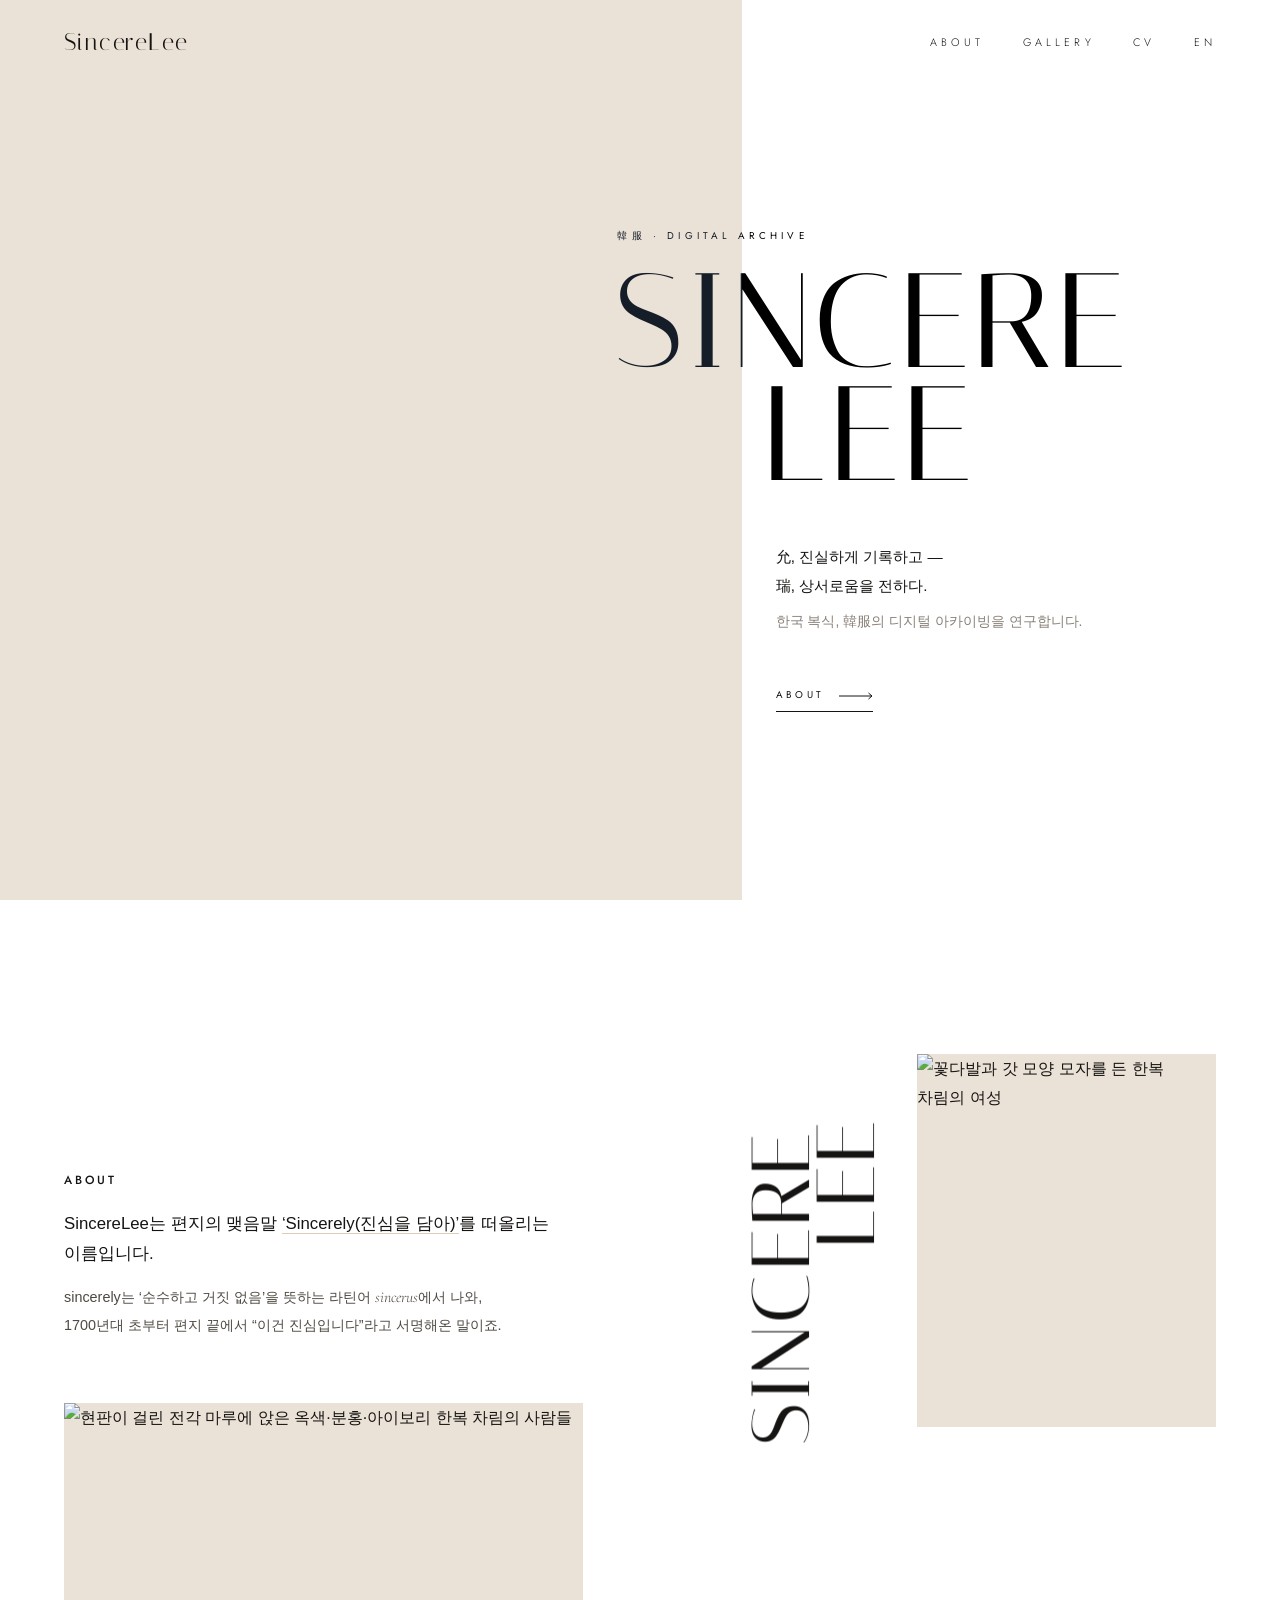
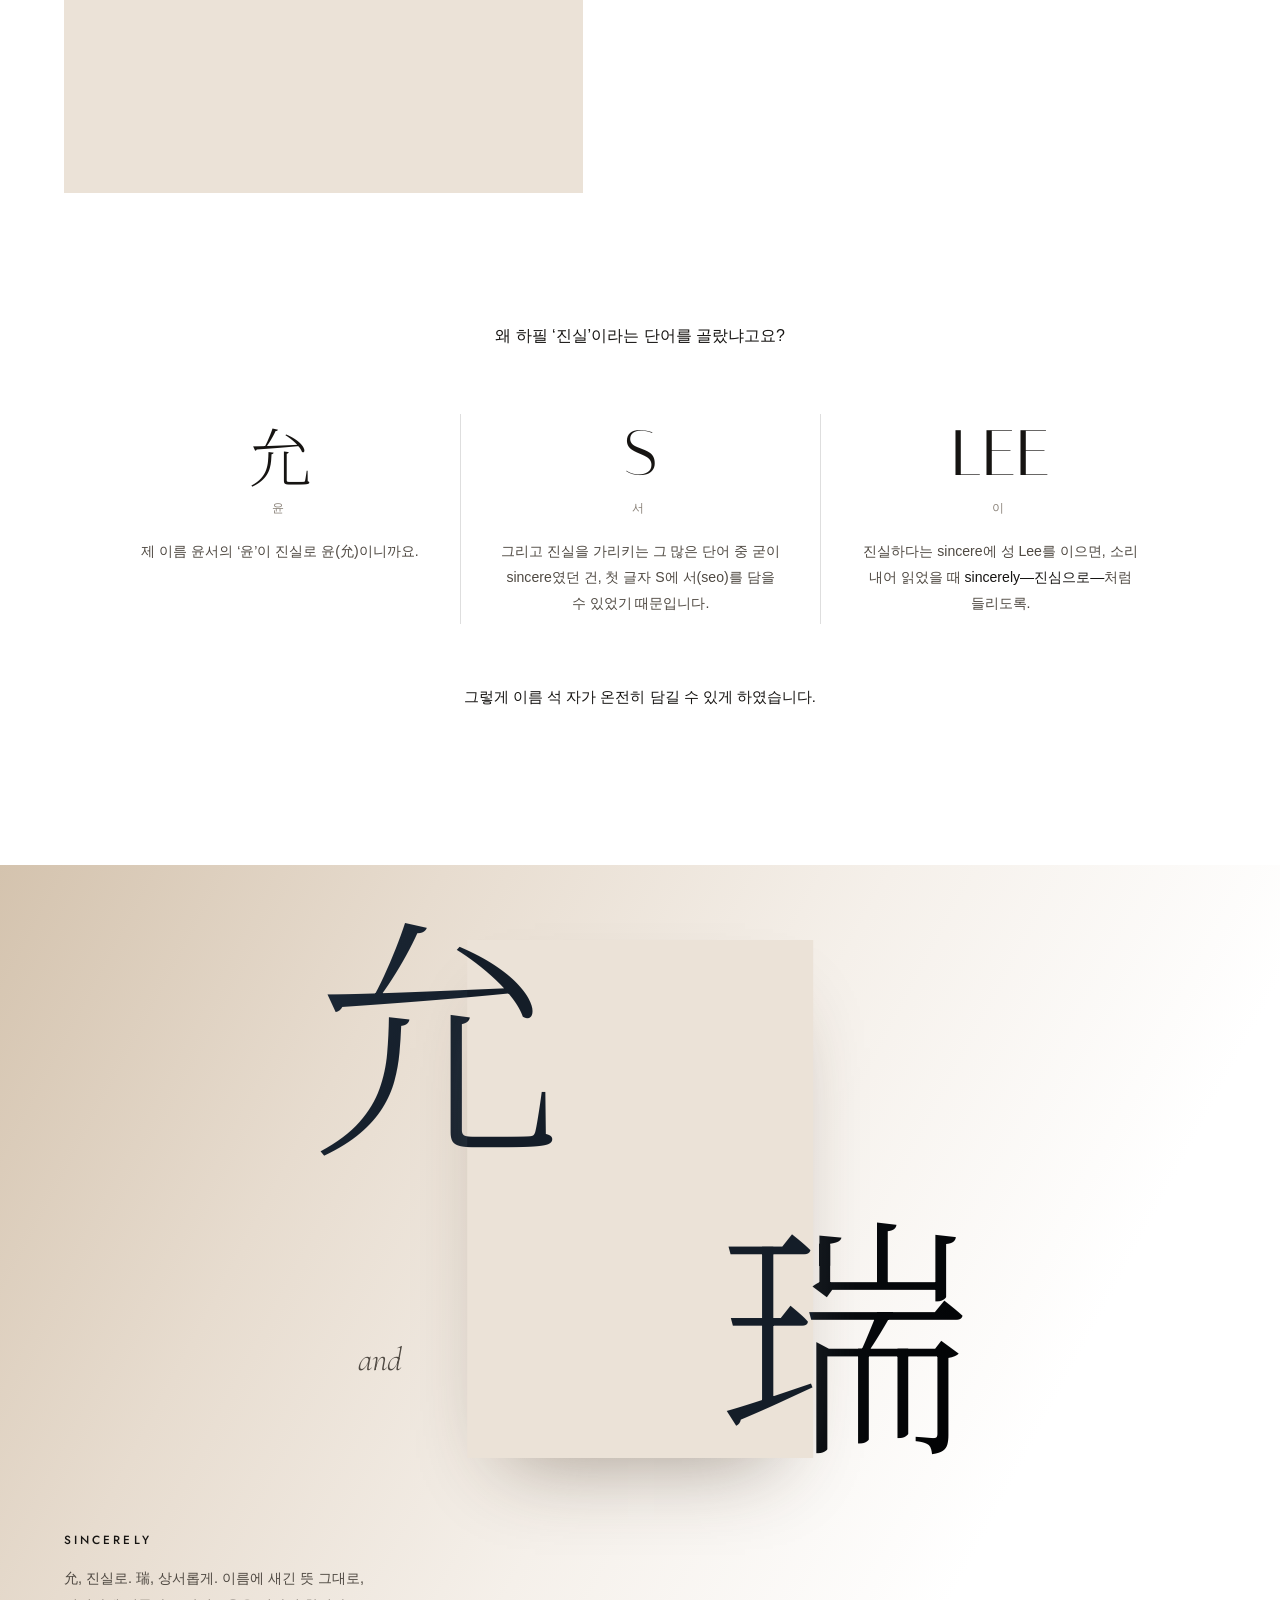
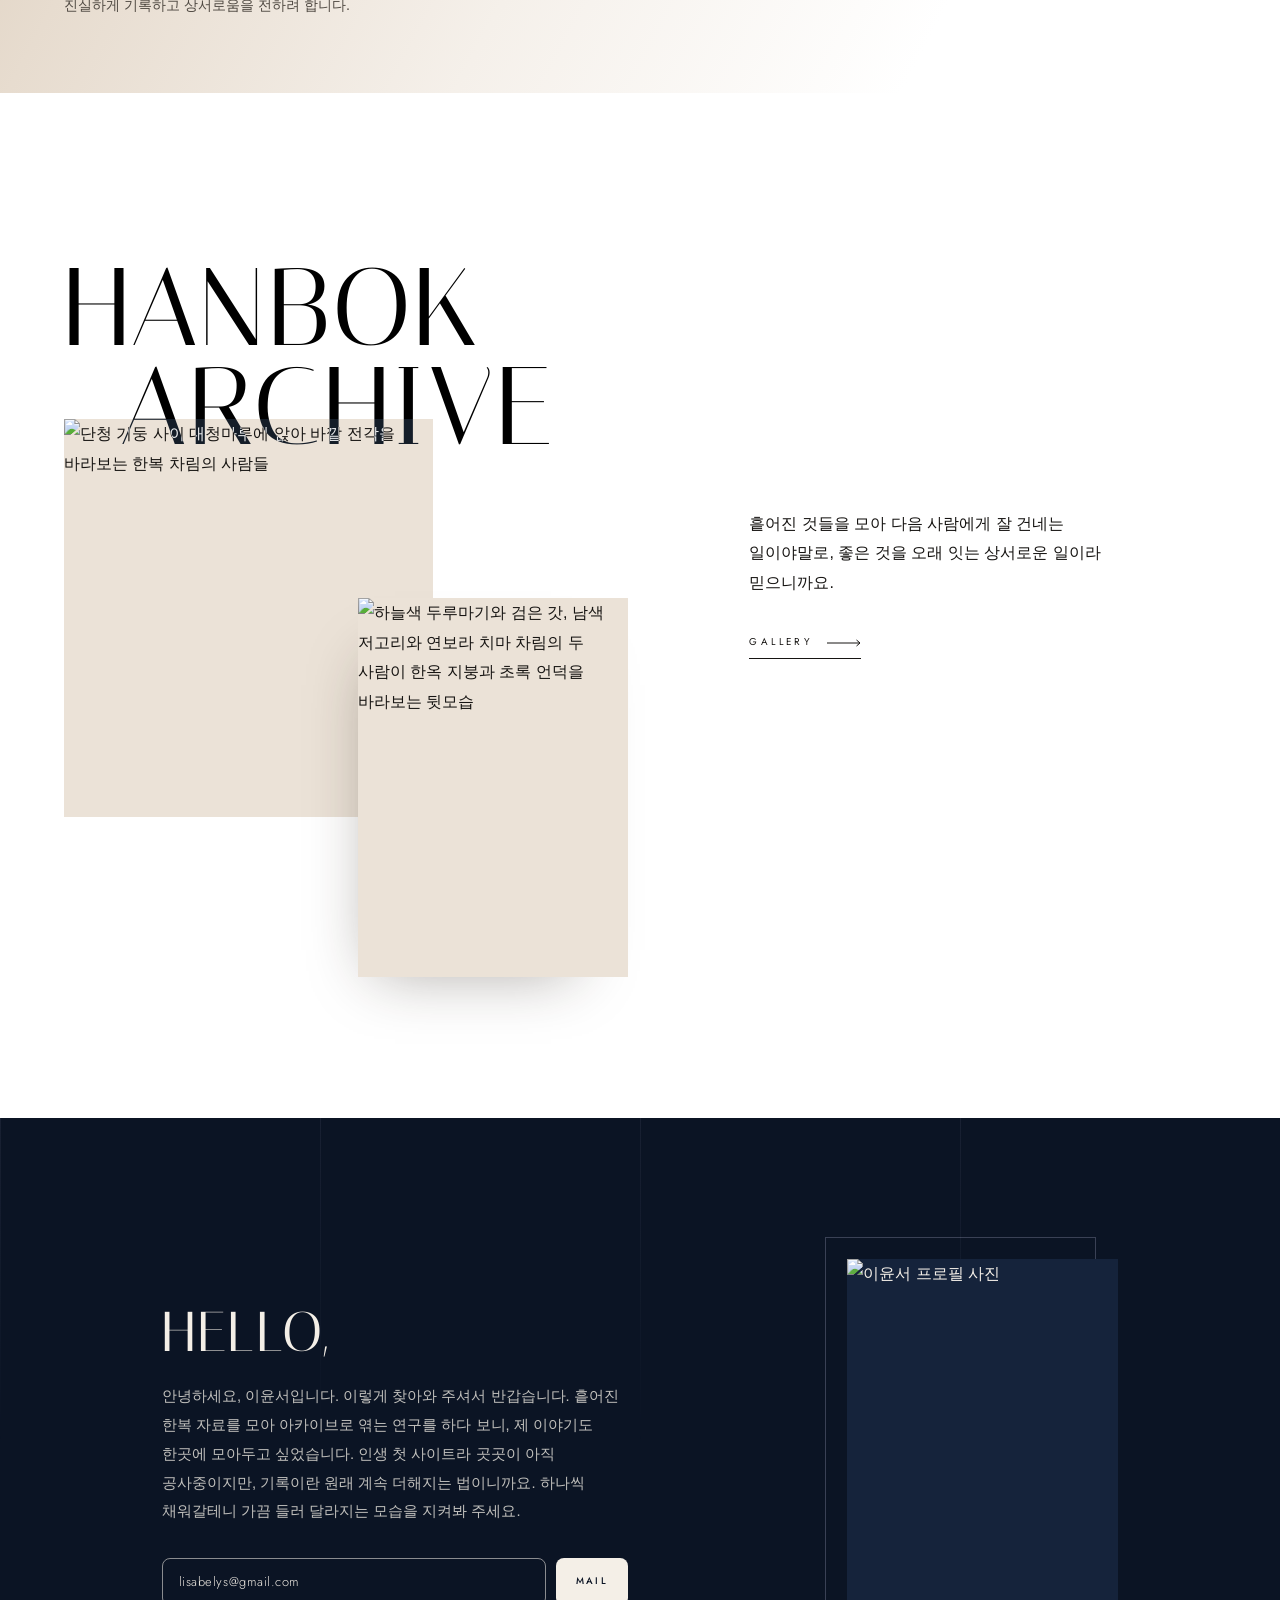
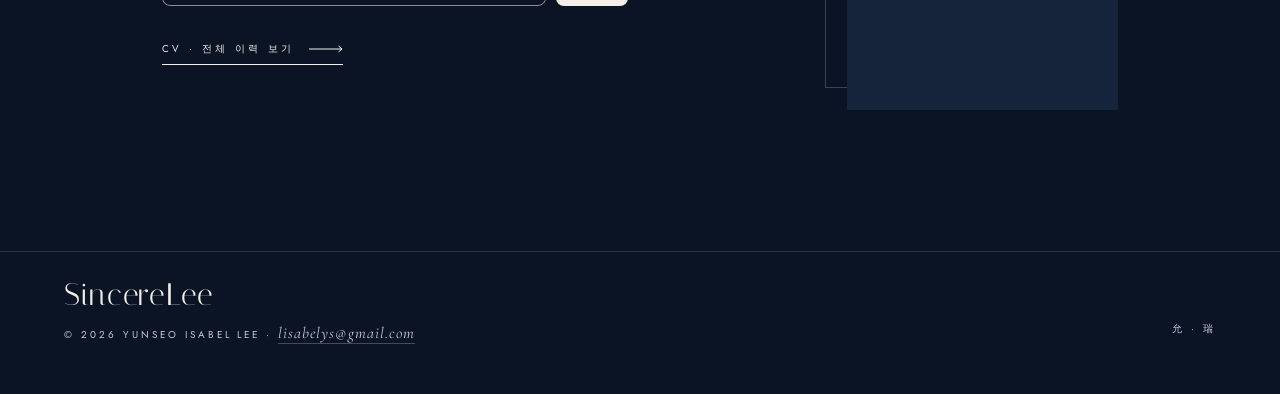
==== commit 02762ef2: "Home: keep the header clear over the hero; trim gallery mentions - The header stays transparent whil" ====
--- a/index.html
+++ b/index.html
@@ -79,7 +79,7 @@
     .more svg { width: 34px; height: 8px; transition: transform .6s var(--ease); }
     .more:hover svg, .more:focus-visible svg { transform: translateX(6px); }
 
-    /* ===== NAV — clear at the very top, frosted paper the moment the page moves ===== */
+    /* ===== NAV — clear over the hero photos, frosted paper once they have scrolled past ===== */
     .nav {
       position: fixed; inset: 0 0 auto; z-index: 50;
       display: flex; justify-content: space-between; align-items: center; gap: 24px;
@@ -174,7 +174,6 @@
     .echo-fig img { transform: scale(1.38); transform-origin: 58% 74%; }
     .echo-copy { position: absolute; left: var(--pad); bottom: 9%; max-width: 21em; }
     .echo-copy p { margin-top: 14px; font-size: .9rem; color: var(--ink-2); }
-    .echo-copy .more { margin-top: 26px; }
 
     /* ===== ARCHIVE — the title sits on top of two staggered photos, inverting where it crosses them ===== */
     .archive { padding: clamp(120px, 13vw, 200px) 0 clamp(100px, 11vw, 170px); }
@@ -381,7 +380,6 @@
         <div class="echo-copy rv">
           <h2 class="h-small" id="echoTitle">Sincerely</h2>
           <p>允, 진실로. 瑞, 상서롭게. 이름에 새긴 뜻 그대로, 진실하게 기록하고 상서로움을 전하려 합니다.</p>
-          <a class="more" href="#archive">Gallery<svg viewBox="0 0 34 8" fill="none" stroke="currentColor" aria-hidden="true"><path d="M0 4h33M29.5 1 33 4l-3.5 3"/></svg></a>
         </div>
       </div>
     </section>
@@ -393,7 +391,6 @@
         <figure class="arch-ph p2 ph rv" style="--d:.2s"><img src="https://isabel.co.kr/images/hero2.jpg" alt="하늘색 두루마기와 검은 갓, 남색 저고리와 연보라 치마 차림의 두 사람이 한옥 지붕과 초록 언덕을 바라보는 뒷모습" width="1200" height="1800" loading="lazy" decoding="async"></figure>
         <div class="arch-copy rv" style="--d:.15s">
           <p>흩어진 것들을 모아 다음 사람에게 잘 건네는 일이야말로, 좋은 것을 오래 잇는 상서로운 일이라 믿으니까요.</p>
-          <p>갤러리는 지금 한 땀 한 땀 짓는 중이에요.</p>
           <a class="more" href="/gallery">Gallery<svg viewBox="0 0 34 8" fill="none" stroke="currentColor" aria-hidden="true"><path d="M0 4h33M29.5 1 33 4l-3.5 3"/></svg></a>
         </div>
       </div>
@@ -448,12 +445,12 @@
         alert('여기 누르면 뭐 나오나 궁금하셨죠? Ctrl+D(⌘+D) 💜');
       });
 
-      /* header frosts as soon as the page moves; back-to-top after a short scroll, out of the way at the footer */
-      var nav = document.getElementById('nav'), toTop = document.getElementById('toTop'), foot = document.querySelector('.foot'), ticking = false;
+      /* header stays clear over the hero photos and frosts once they have scrolled past; back-to-top after a short scroll, out of the way at the footer */
+      var nav = document.getElementById('nav'), heroPhoto = document.getElementById('slides'), toTop = document.getElementById('toTop'), foot = document.querySelector('.foot'), ticking = false;
       function onScroll() {
         ticking = false;
         var y = window.scrollY || window.pageYOffset;
-        nav.classList.toggle('is-scrolled', y > 24);
+        nav.classList.toggle('is-scrolled', heroPhoto.getBoundingClientRect().bottom < nav.offsetHeight);
         toTop.classList.toggle('is-shown', y > window.innerHeight * .3 && foot.getBoundingClientRect().top > window.innerHeight);
       }
       window.addEventListener('scroll', function () { if (!ticking) { ticking = true; requestAnimationFrame(onScroll); } }, { passive: true });
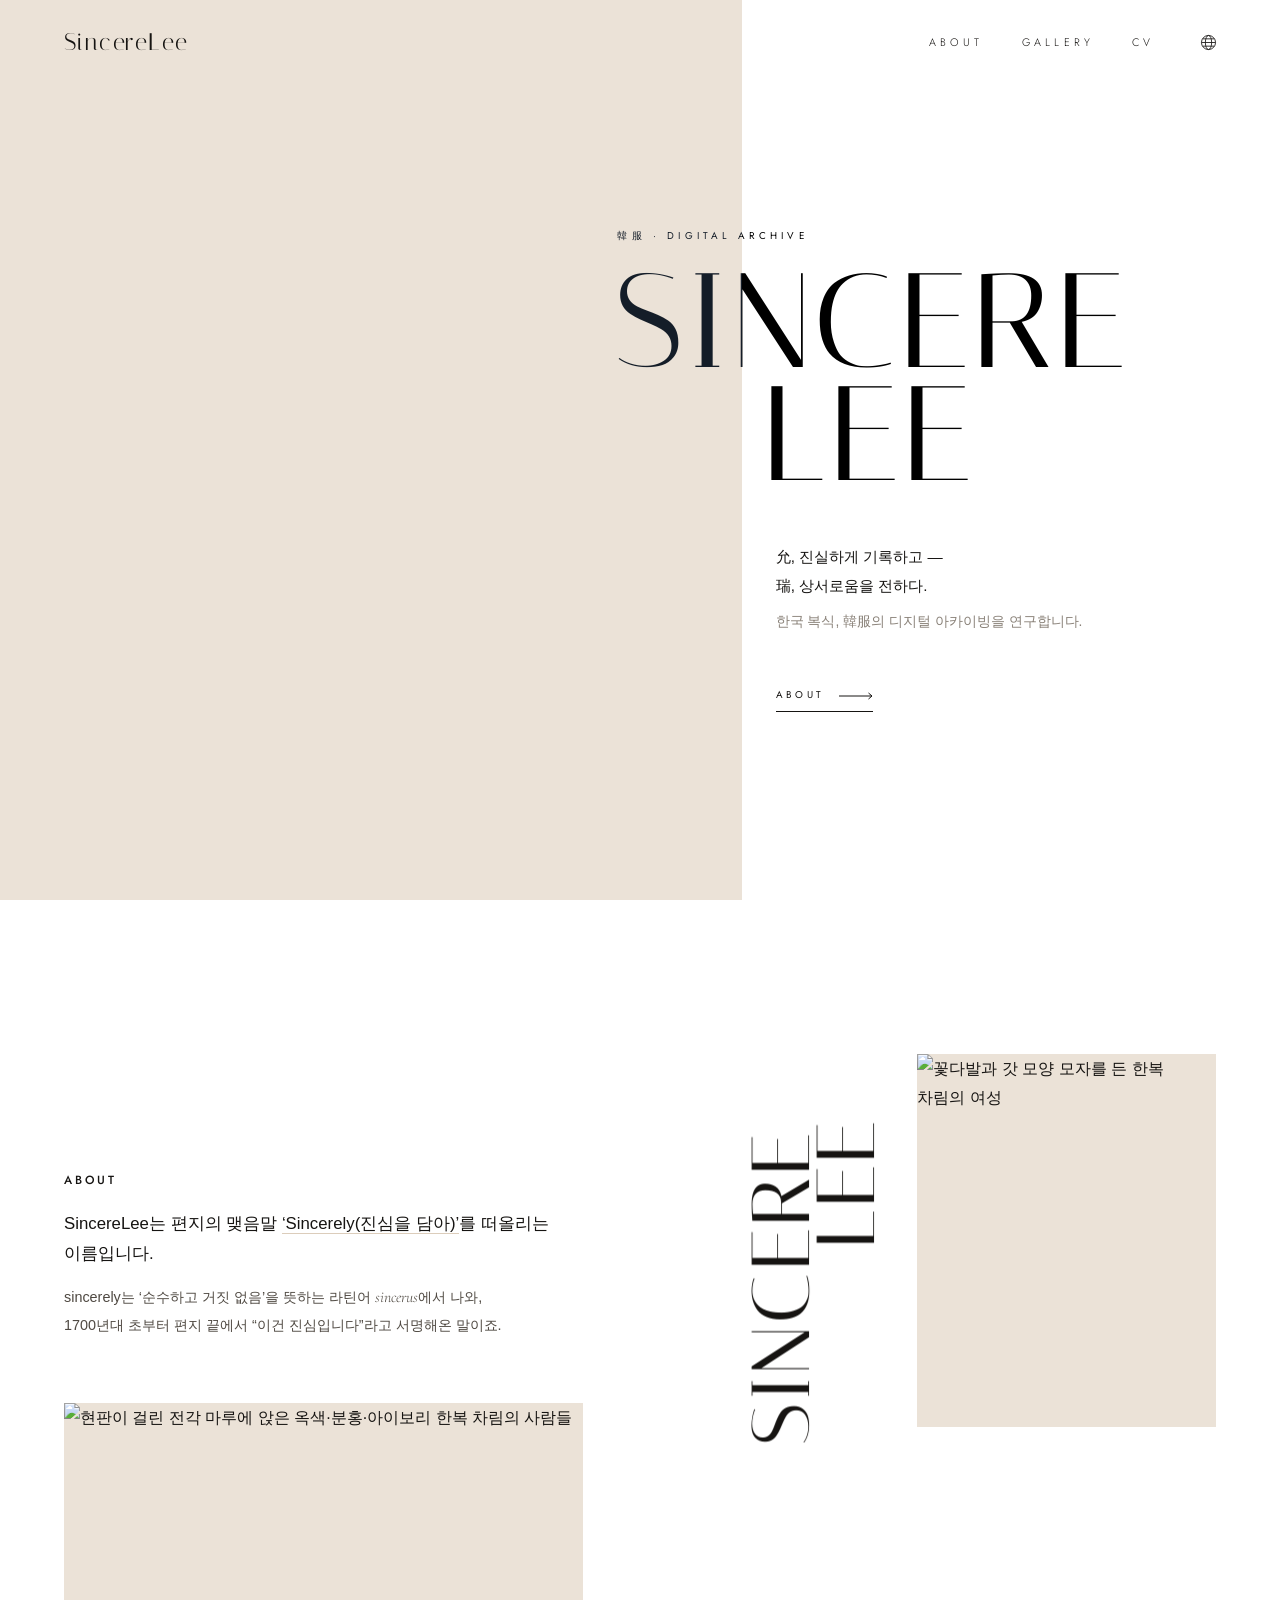
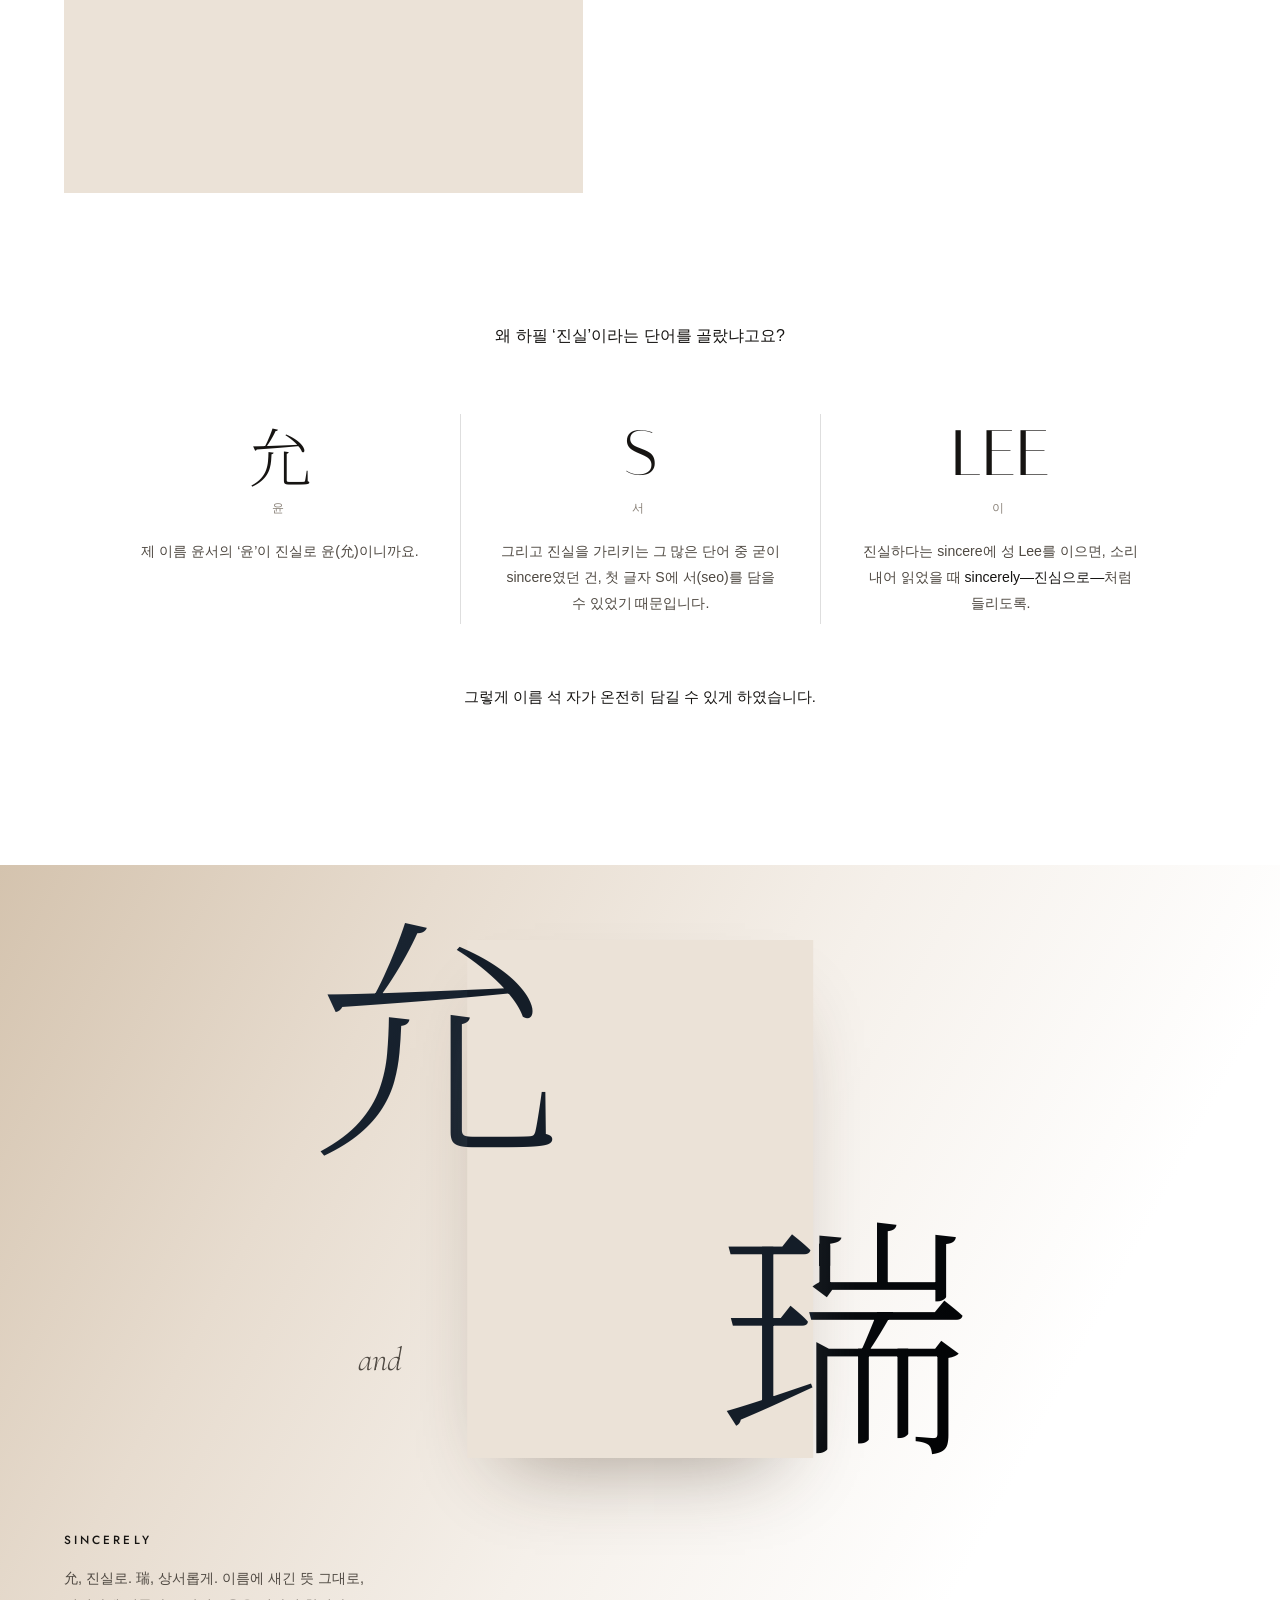
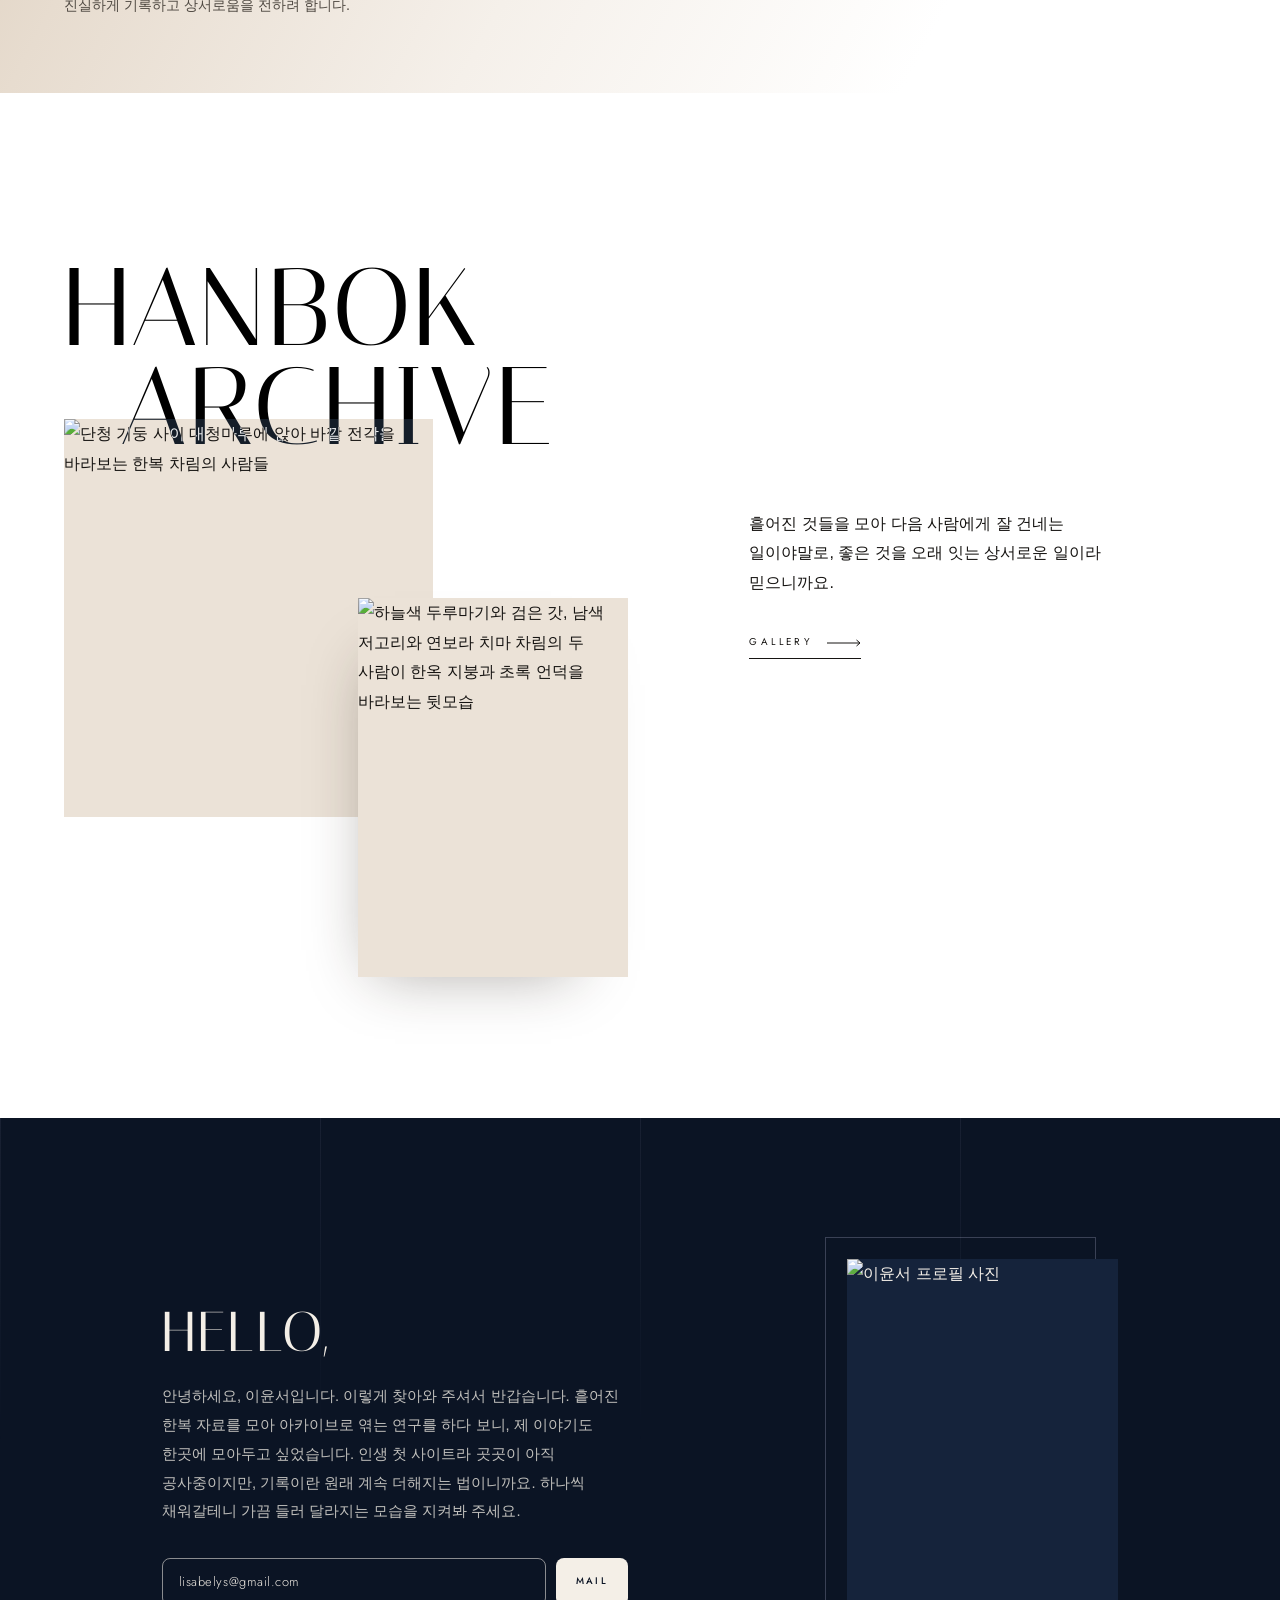
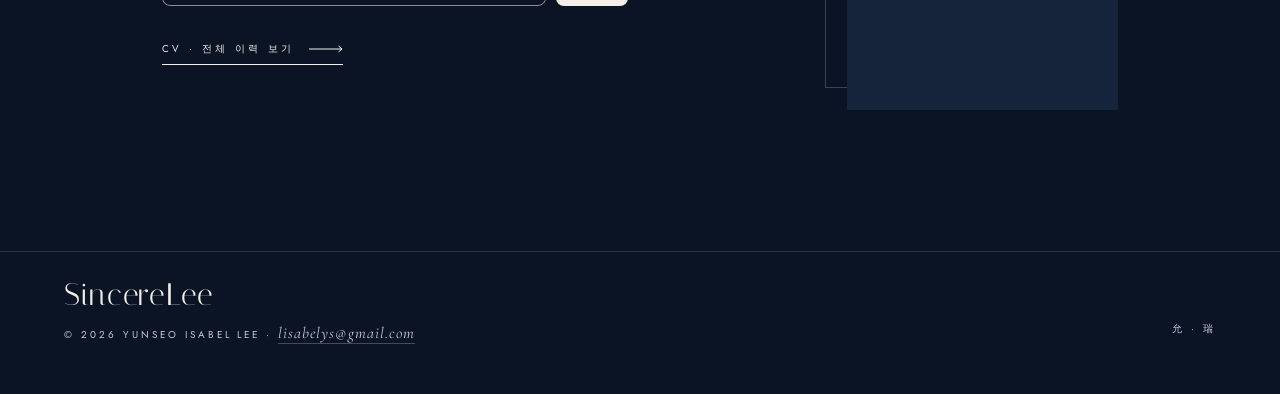
==== commit 3c78072f: "Home: globe language menu in place of EN / KO The header's language link becomes a hairline globe th" ====
--- a/index.html
+++ b/index.html
@@ -100,6 +100,30 @@
     .nav-links a { position: relative; padding: 6px 0; font-family: var(--label); font-size: .68rem; letter-spacing: .38em; text-transform: uppercase; }
     .nav-links a::after { content: ""; position: absolute; left: 0; right: .38em; bottom: 0; height: 1px; background: currentColor; transform: scaleX(0); transform-origin: right; transition: transform .6s var(--ease); }
     .nav-links a:hover::after, .nav-links a:focus-visible::after { transform: scaleX(1); transform-origin: left; }
+    .nav-links { align-items: center; }
+    /* language: a hairline globe that opens a small menu */
+    .lang { position: relative; display: flex; align-items: center; }
+    .lang-btn { display: grid; place-items: center; width: 30px; height: 30px; margin: -6px -7px -6px 0; padding: 0; border: 0; background: none; color: inherit; cursor: pointer; }
+    .lang-btn svg { width: 17px; height: 17px; transition: transform .6s var(--ease); }
+    .lang-btn:hover svg, .lang.is-open .lang-btn svg { transform: rotate(-20deg); }
+    .lang-menu {
+      position: absolute; top: calc(100% + 14px); right: -12px; min-width: 140px;
+      margin: 0; padding: 8px 0; list-style: none;
+      background: rgba(255, 255, 255, .97); border: 1px solid var(--line);
+      box-shadow: 0 18px 40px -24px rgba(22, 20, 18, .35);
+      color: var(--ink); text-shadow: none;
+      opacity: 0; visibility: hidden; transform: translateY(-6px);
+      transition: opacity .35s var(--ease), transform .35s var(--ease), visibility 0s linear .35s;
+    }
+    .lang.is-open .lang-menu { opacity: 1; visibility: visible; transform: none; transition: opacity .35s var(--ease), transform .35s var(--ease), visibility 0s; }
+    .nav-links .lang-menu a {
+      display: flex; align-items: center; justify-content: space-between; gap: 18px;
+      padding: 9px 18px; font-family: var(--kr); font-size: .82rem; letter-spacing: .04em; text-transform: none;
+      transition: background-color .3s var(--ease);
+    }
+    .nav-links .lang-menu a::after { content: none; }
+    .nav-links .lang-menu a:hover, .nav-links .lang-menu a:focus-visible { background: var(--sand); outline: none; }
+    .lang-menu .dot { width: 5px; height: 5px; border-radius: 50%; background: var(--ink); }
 
     /* ===== HERO — photo to the left, the name straddling its edge ===== */
     .hero { position: relative; display: grid; grid-template-columns: 58% minmax(0, 1fr); min-height: 100vh; min-height: 100svh; background: var(--paper); }
@@ -324,7 +348,13 @@
       <a href="#about">About</a>
       <a href="/gallery">Gallery</a>
       <a href="/cv">CV</a>
-      <a href="/en" lang="en" hreflang="en">EN</a>
+      <div class="lang" id="lang">
+        <button class="lang-btn" type="button" aria-haspopup="true" aria-expanded="false" aria-controls="langMenu" aria-label="언어 선택" title="언어 선택"><svg viewBox="0 0 20 20" fill="none" stroke="currentColor" stroke-width="1" aria-hidden="true"><circle cx="10" cy="10" r="8.3"/><ellipse cx="10" cy="10" rx="3.7" ry="8.3"/><path d="M1.7 10h16.6M3.1 5.7h13.8M3.1 14.3h13.8"/></svg></button>
+        <ul class="lang-menu" id="langMenu">
+          <li><a href="/" lang="ko" hreflang="ko" aria-current="page">한국어<span class="dot" aria-hidden="true"></span></a></li>
+          <li><a href="/en" lang="en" hreflang="en">English</a></li>
+        </ul>
+      </div>
     </div>
   </nav>
 
@@ -440,6 +470,15 @@
         }, { rootMargin: '0px 0px -8% 0px', threshold: 0.1 });
         items.forEach(function (el) { io.observe(el); });
       }
+
+      /* language menu: the globe opens it; a click outside, Escape or picking a language closes it */
+      var lang = document.getElementById('lang'), langBtn = lang.querySelector('.lang-btn');
+      function setLang(open) { lang.classList.toggle('is-open', open); langBtn.setAttribute('aria-expanded', open ? 'true' : 'false'); }
+      langBtn.addEventListener('click', function (e) { e.stopPropagation(); setLang(!lang.classList.contains('is-open')); });
+      document.addEventListener('click', function (e) { if (!lang.contains(e.target)) setLang(false); });
+      document.addEventListener('keydown', function (e) {
+        if (e.key === 'Escape' && lang.classList.contains('is-open')) { setLang(false); langBtn.focus(); }
+      });
 
       document.getElementById('heroName').addEventListener('click', function () {
         alert('여기 누르면 뭐 나오나 궁금하셨죠? Ctrl+D(⌘+D) 💜');
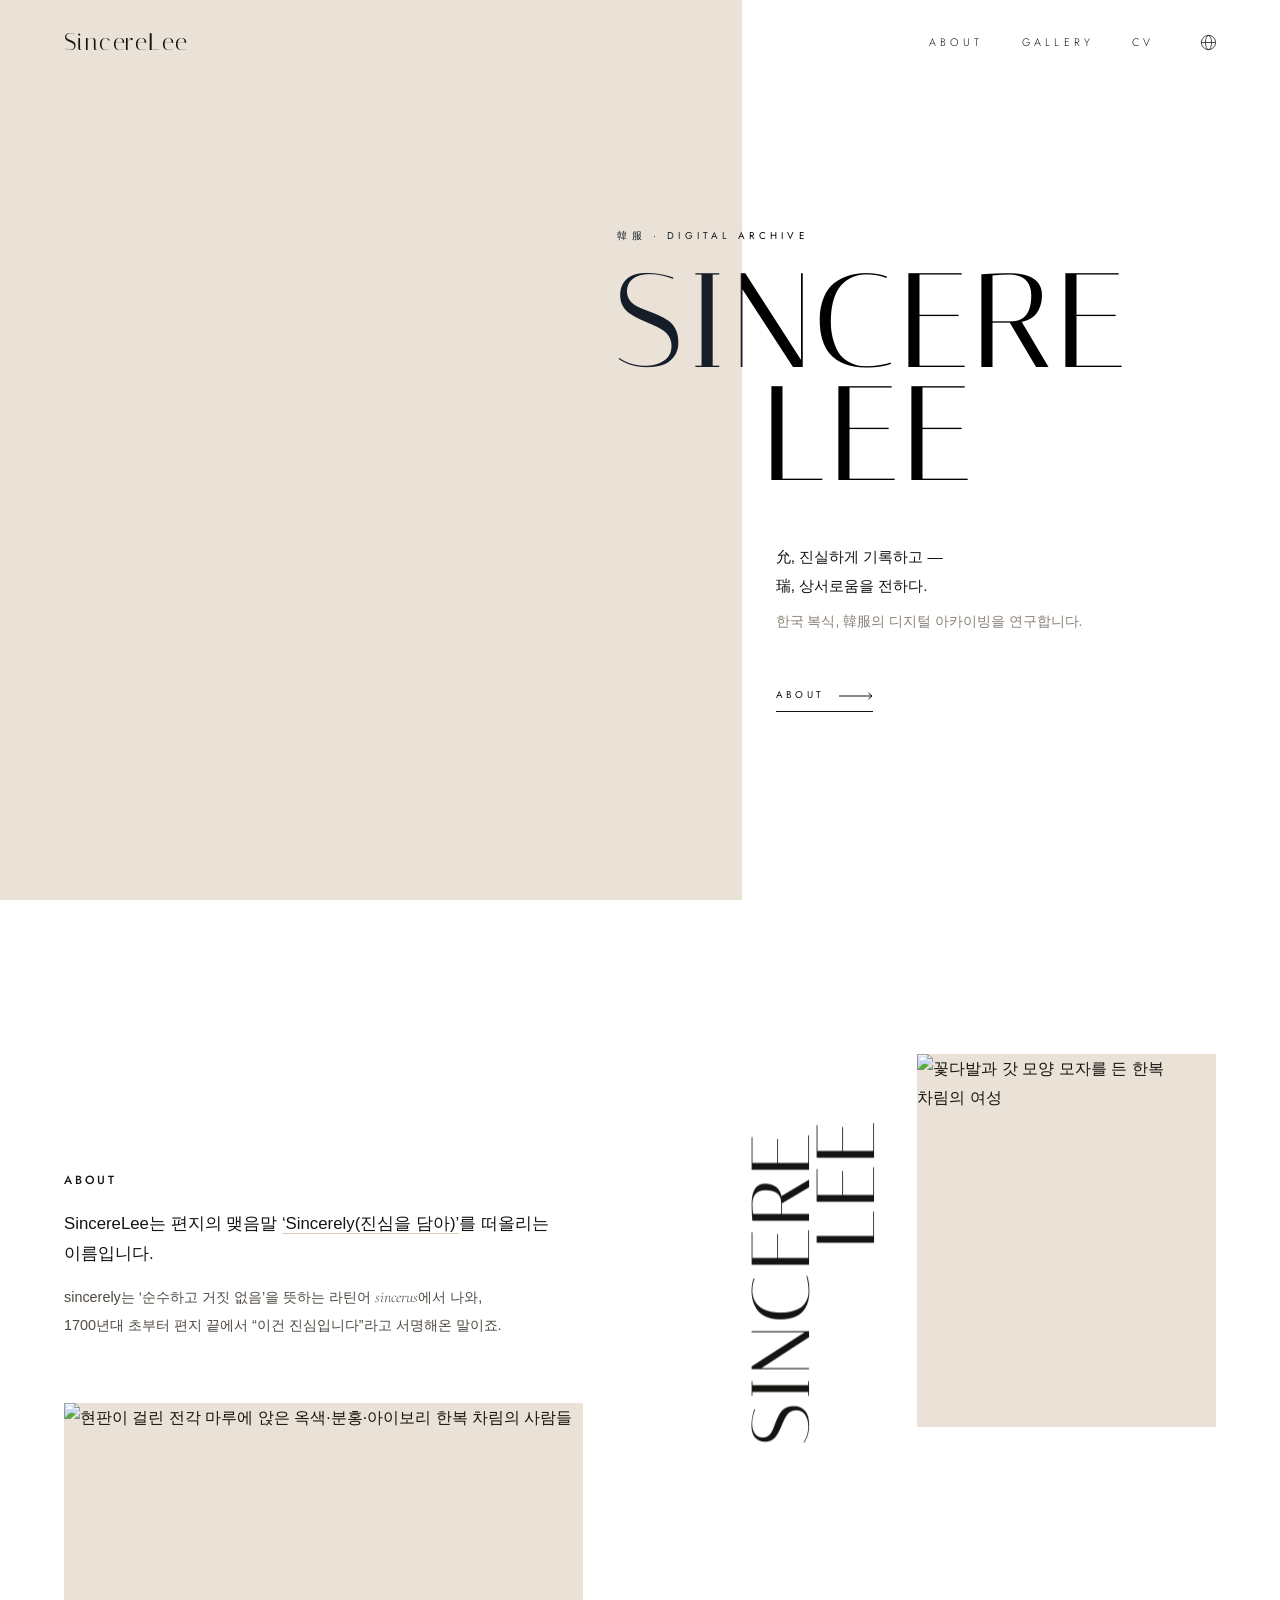
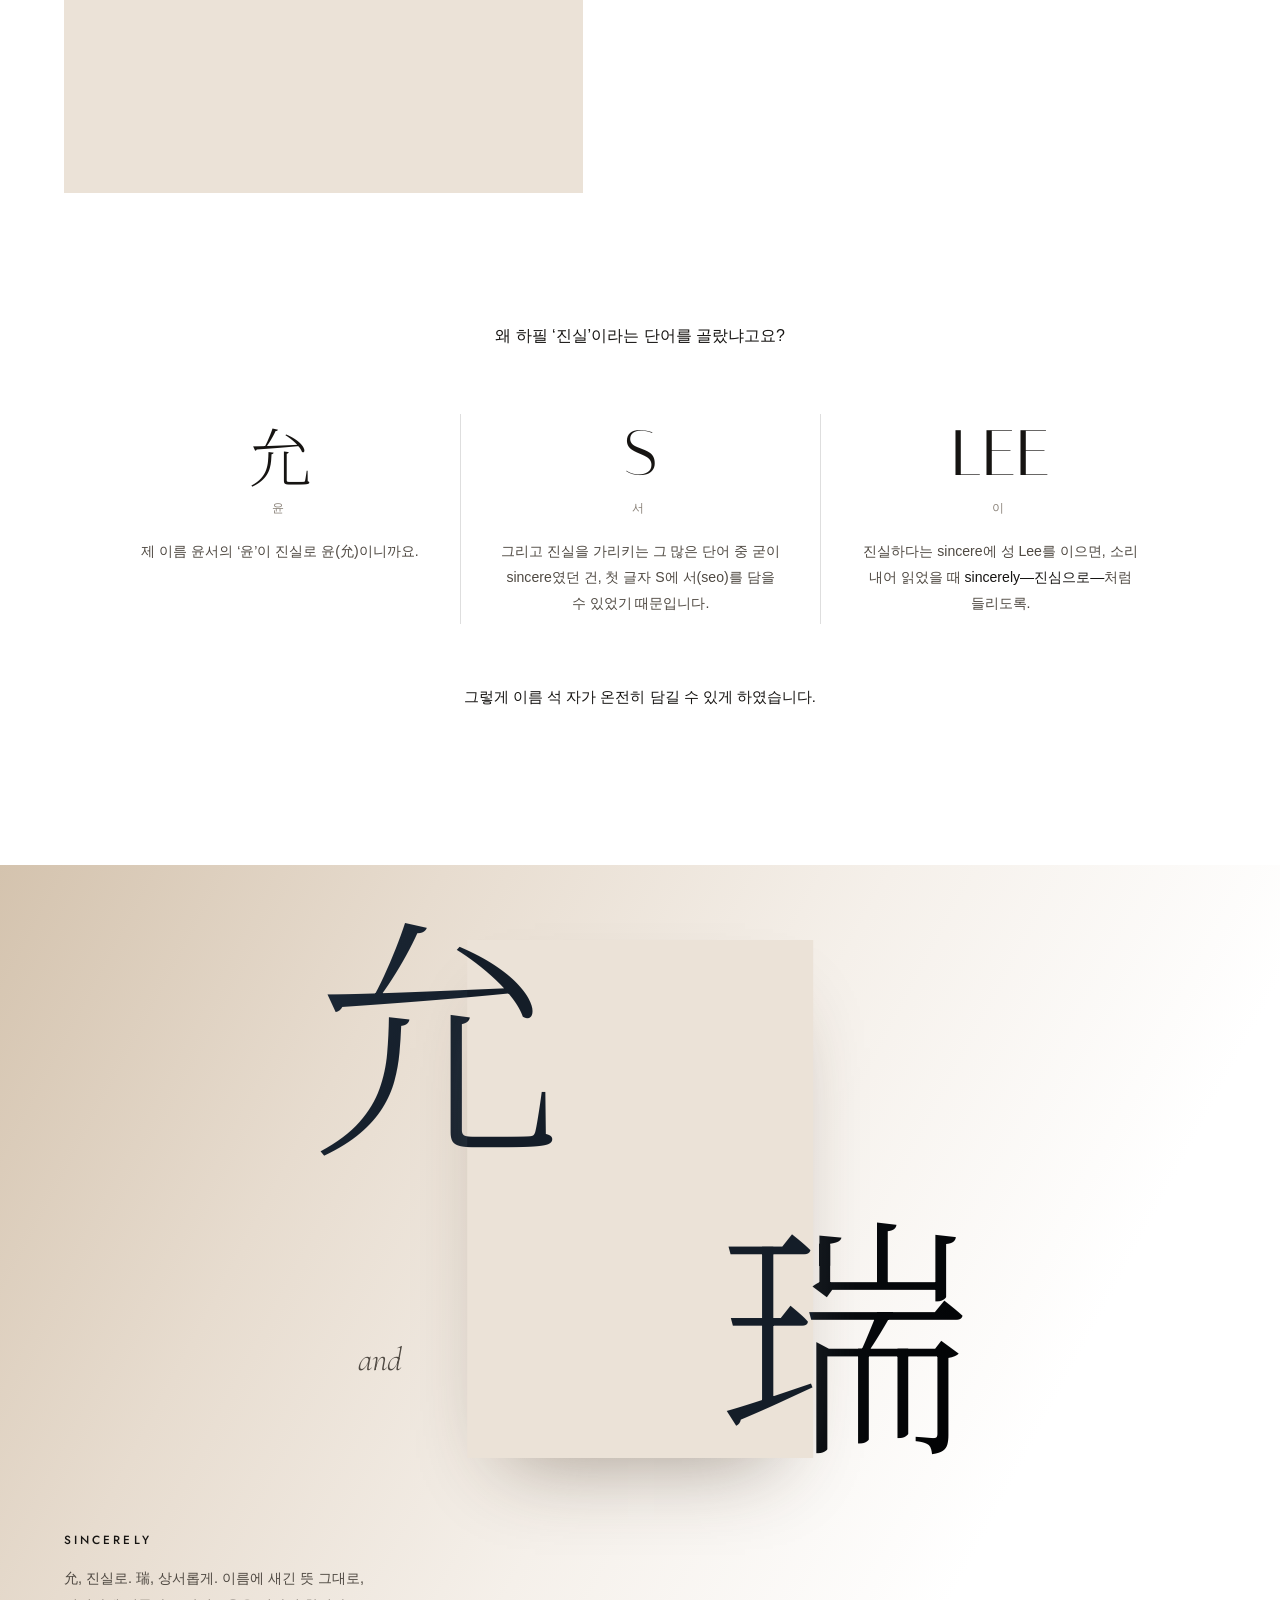
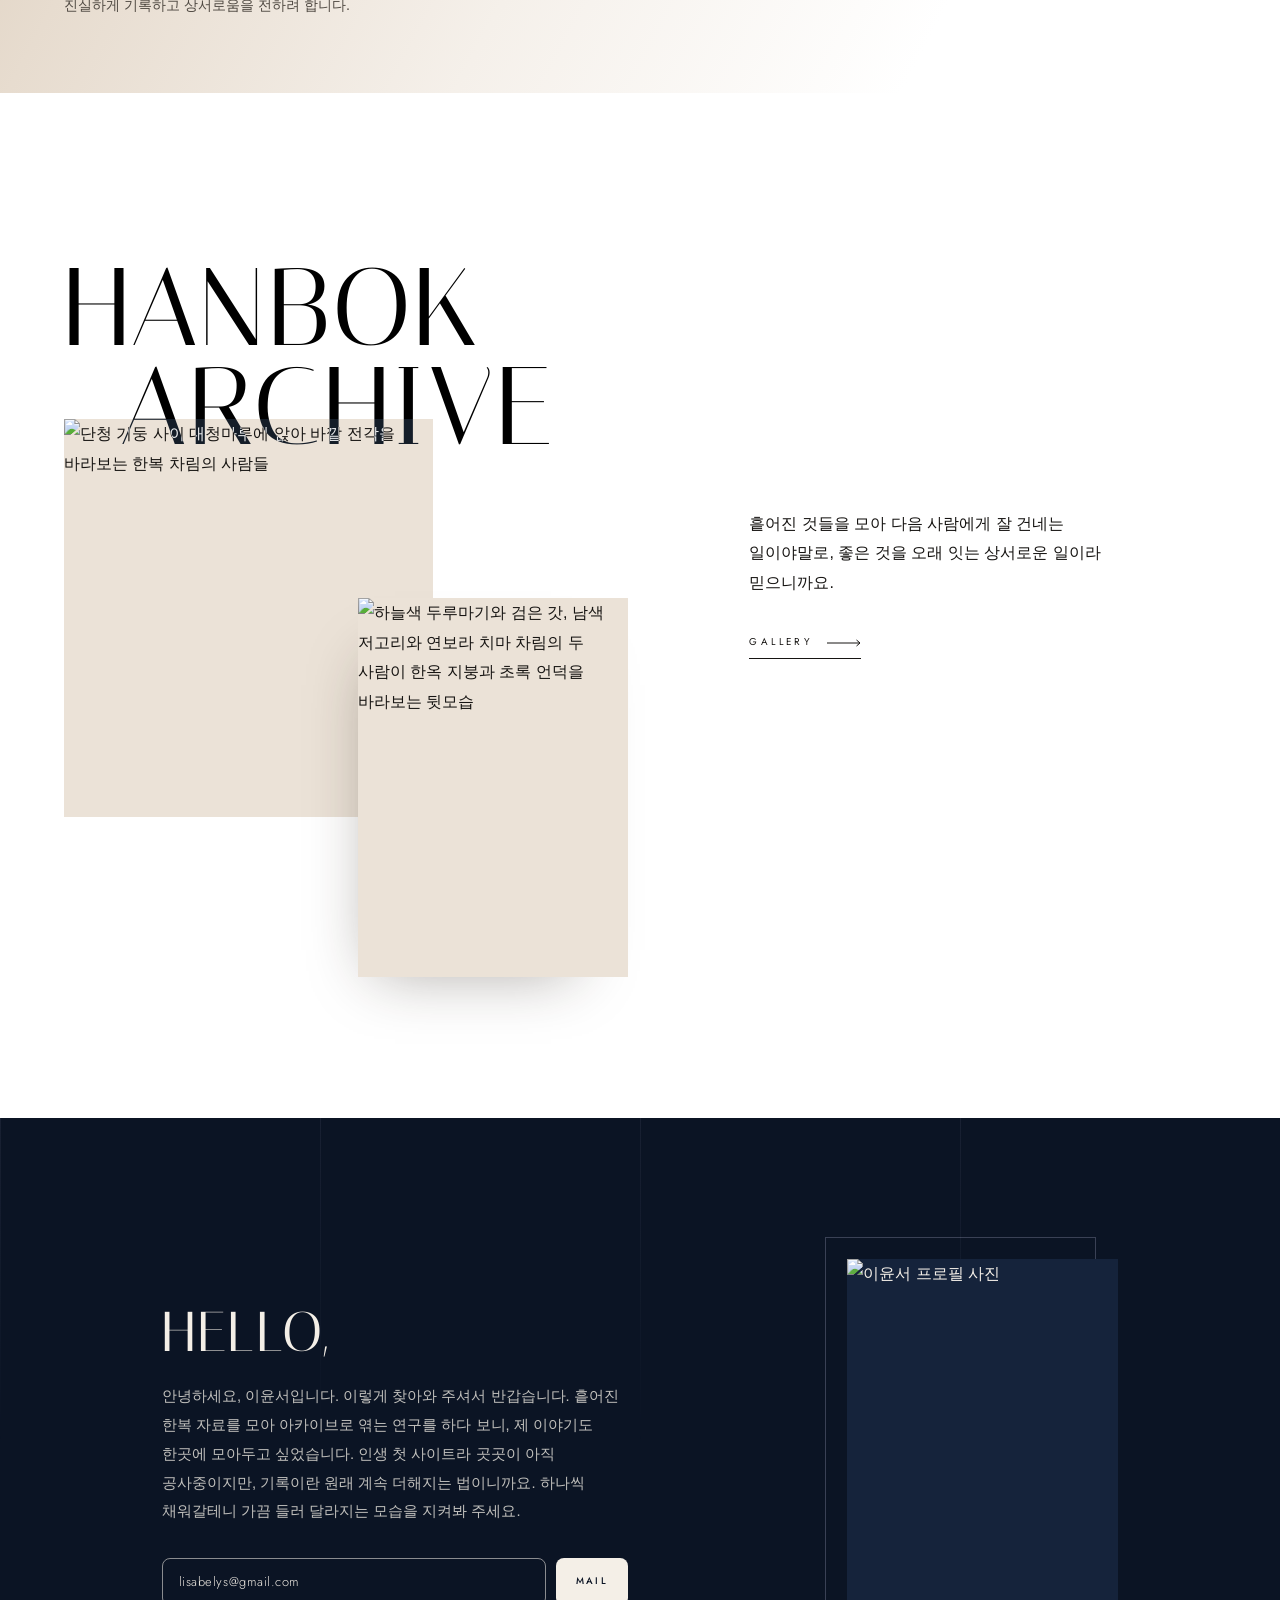
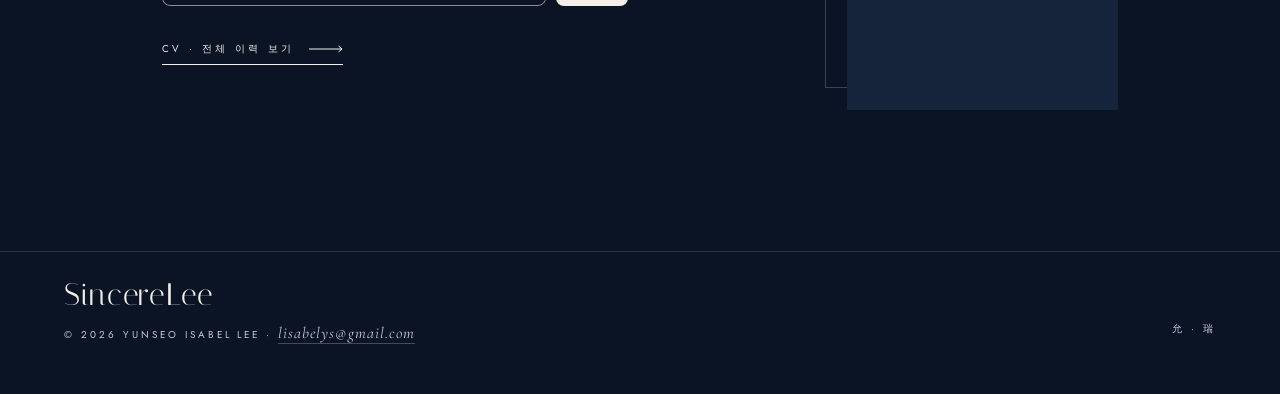
==== commit 8ed1954c: "Home: lighter globe icon Drop the two extra latitude lines and thin the stroke (0.85px to 0.77px on " ====
--- a/index.html
+++ b/index.html
@@ -349,7 +349,7 @@
       <a href="/gallery">Gallery</a>
       <a href="/cv">CV</a>
       <div class="lang" id="lang">
-        <button class="lang-btn" type="button" aria-haspopup="true" aria-expanded="false" aria-controls="langMenu" aria-label="언어 선택" title="언어 선택"><svg viewBox="0 0 20 20" fill="none" stroke="currentColor" stroke-width="1" aria-hidden="true"><circle cx="10" cy="10" r="8.3"/><ellipse cx="10" cy="10" rx="3.7" ry="8.3"/><path d="M1.7 10h16.6M3.1 5.7h13.8M3.1 14.3h13.8"/></svg></button>
+        <button class="lang-btn" type="button" aria-haspopup="true" aria-expanded="false" aria-controls="langMenu" aria-label="언어 선택" title="언어 선택"><svg viewBox="0 0 20 20" fill="none" stroke="currentColor" stroke-width=".9" aria-hidden="true"><circle cx="10" cy="10" r="8.4"/><ellipse cx="10" cy="10" rx="3.6" ry="8.4"/><path d="M1.6 10h16.8"/></svg></button>
         <ul class="lang-menu" id="langMenu">
           <li><a href="/" lang="ko" hreflang="ko" aria-current="page">한국어<span class="dot" aria-hidden="true"></span></a></li>
           <li><a href="/en" lang="en" hreflang="en">English</a></li>
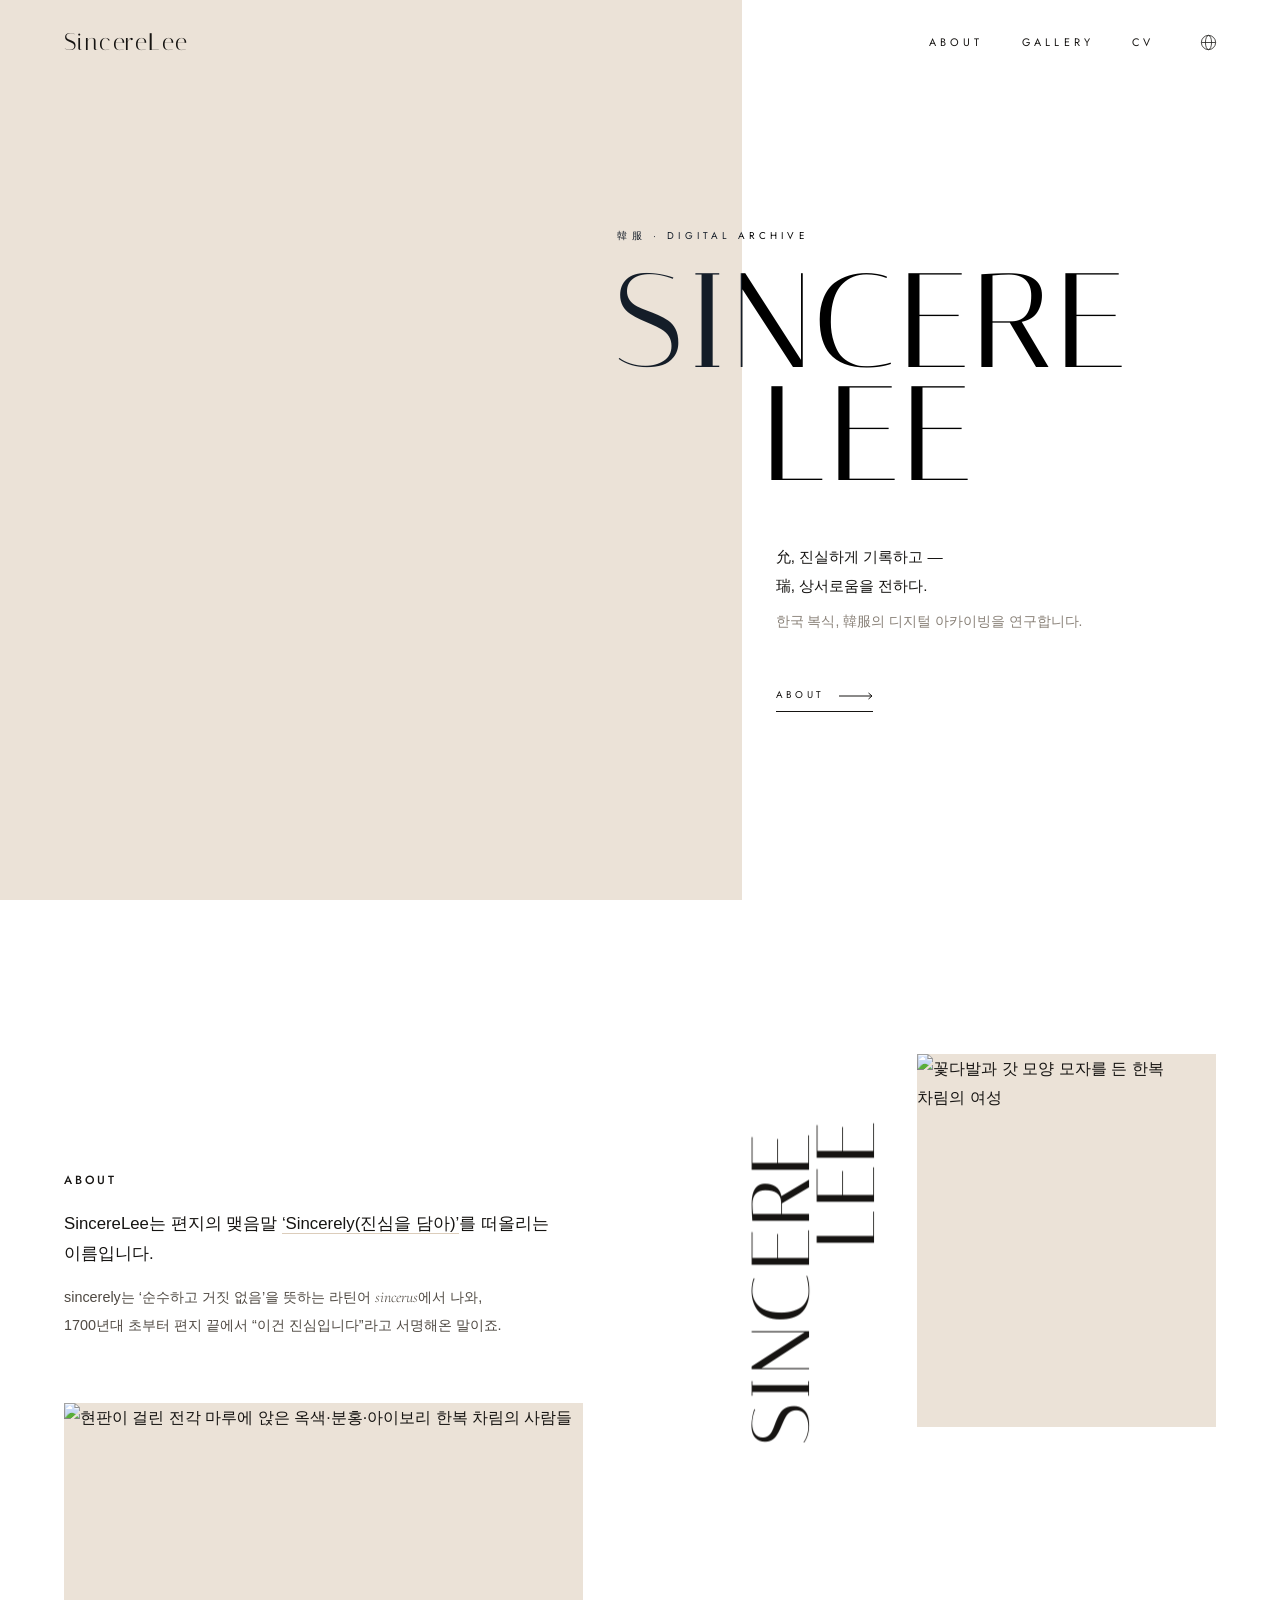
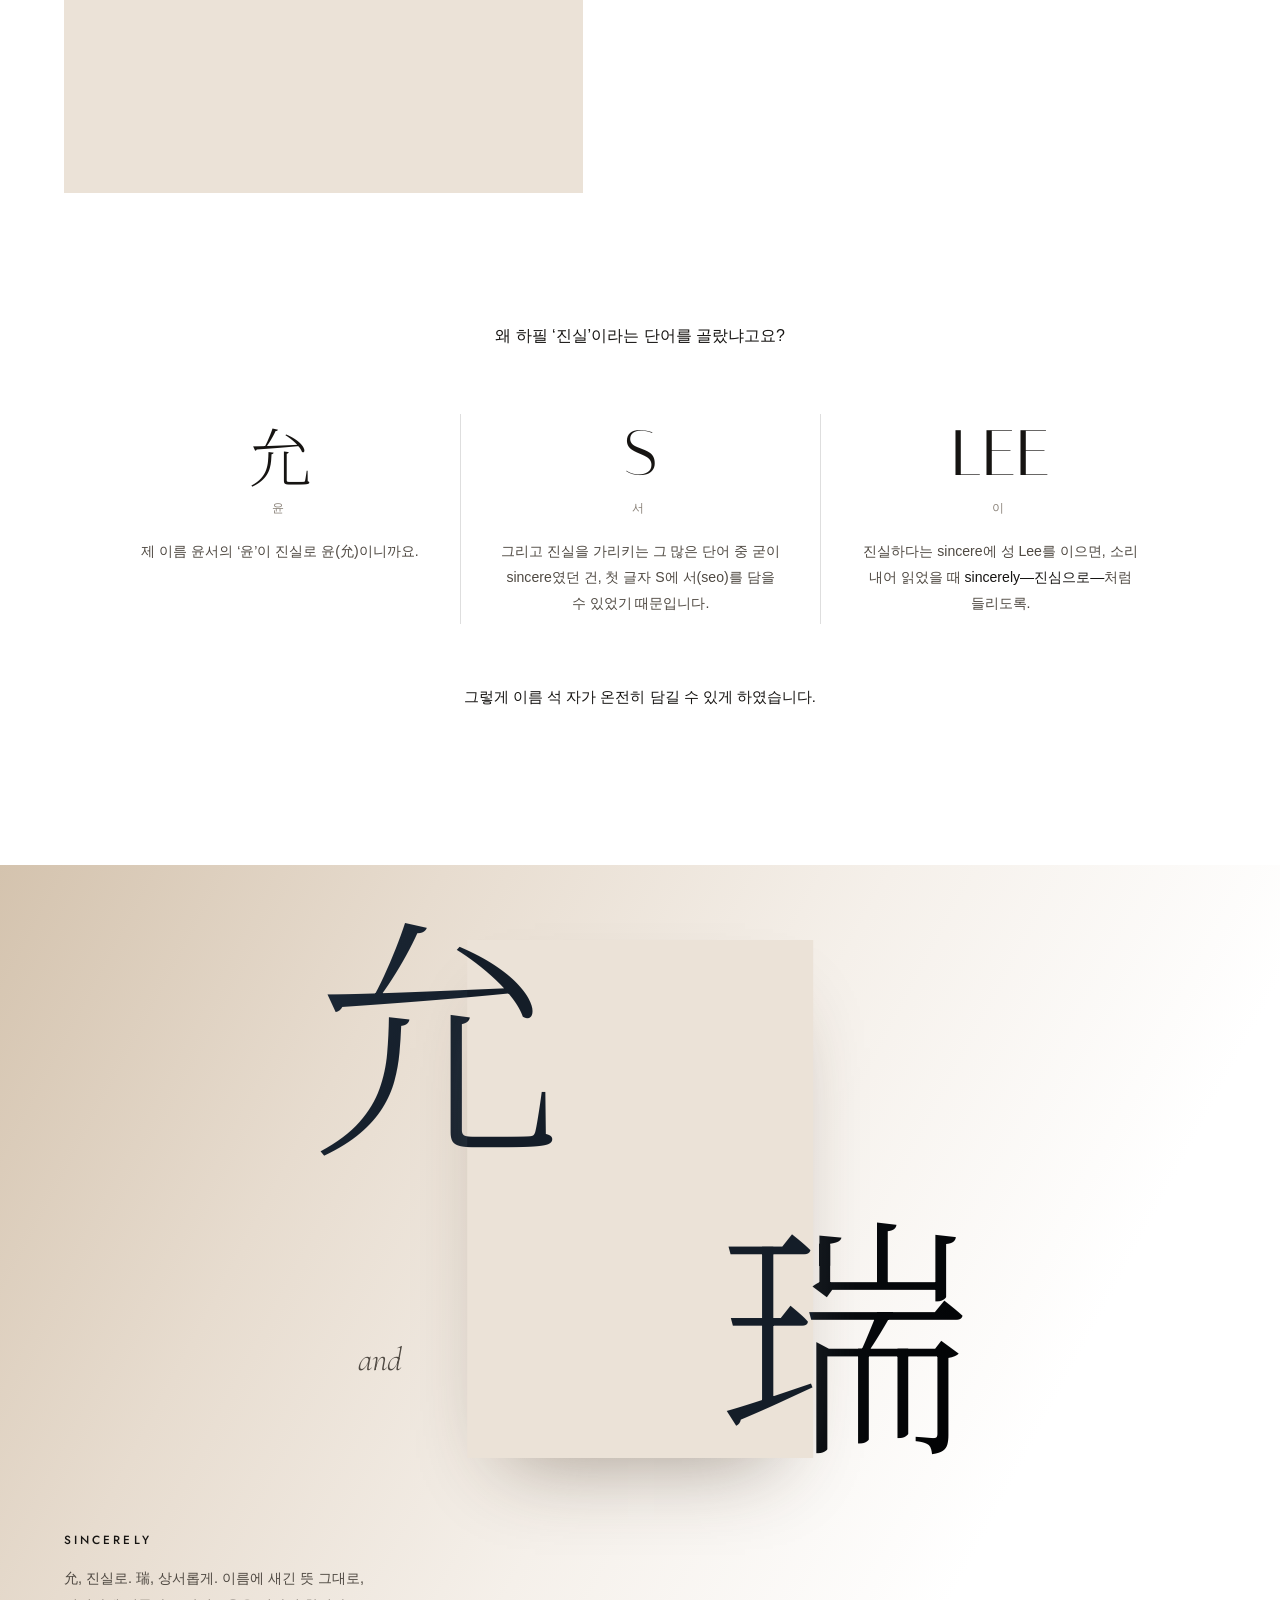
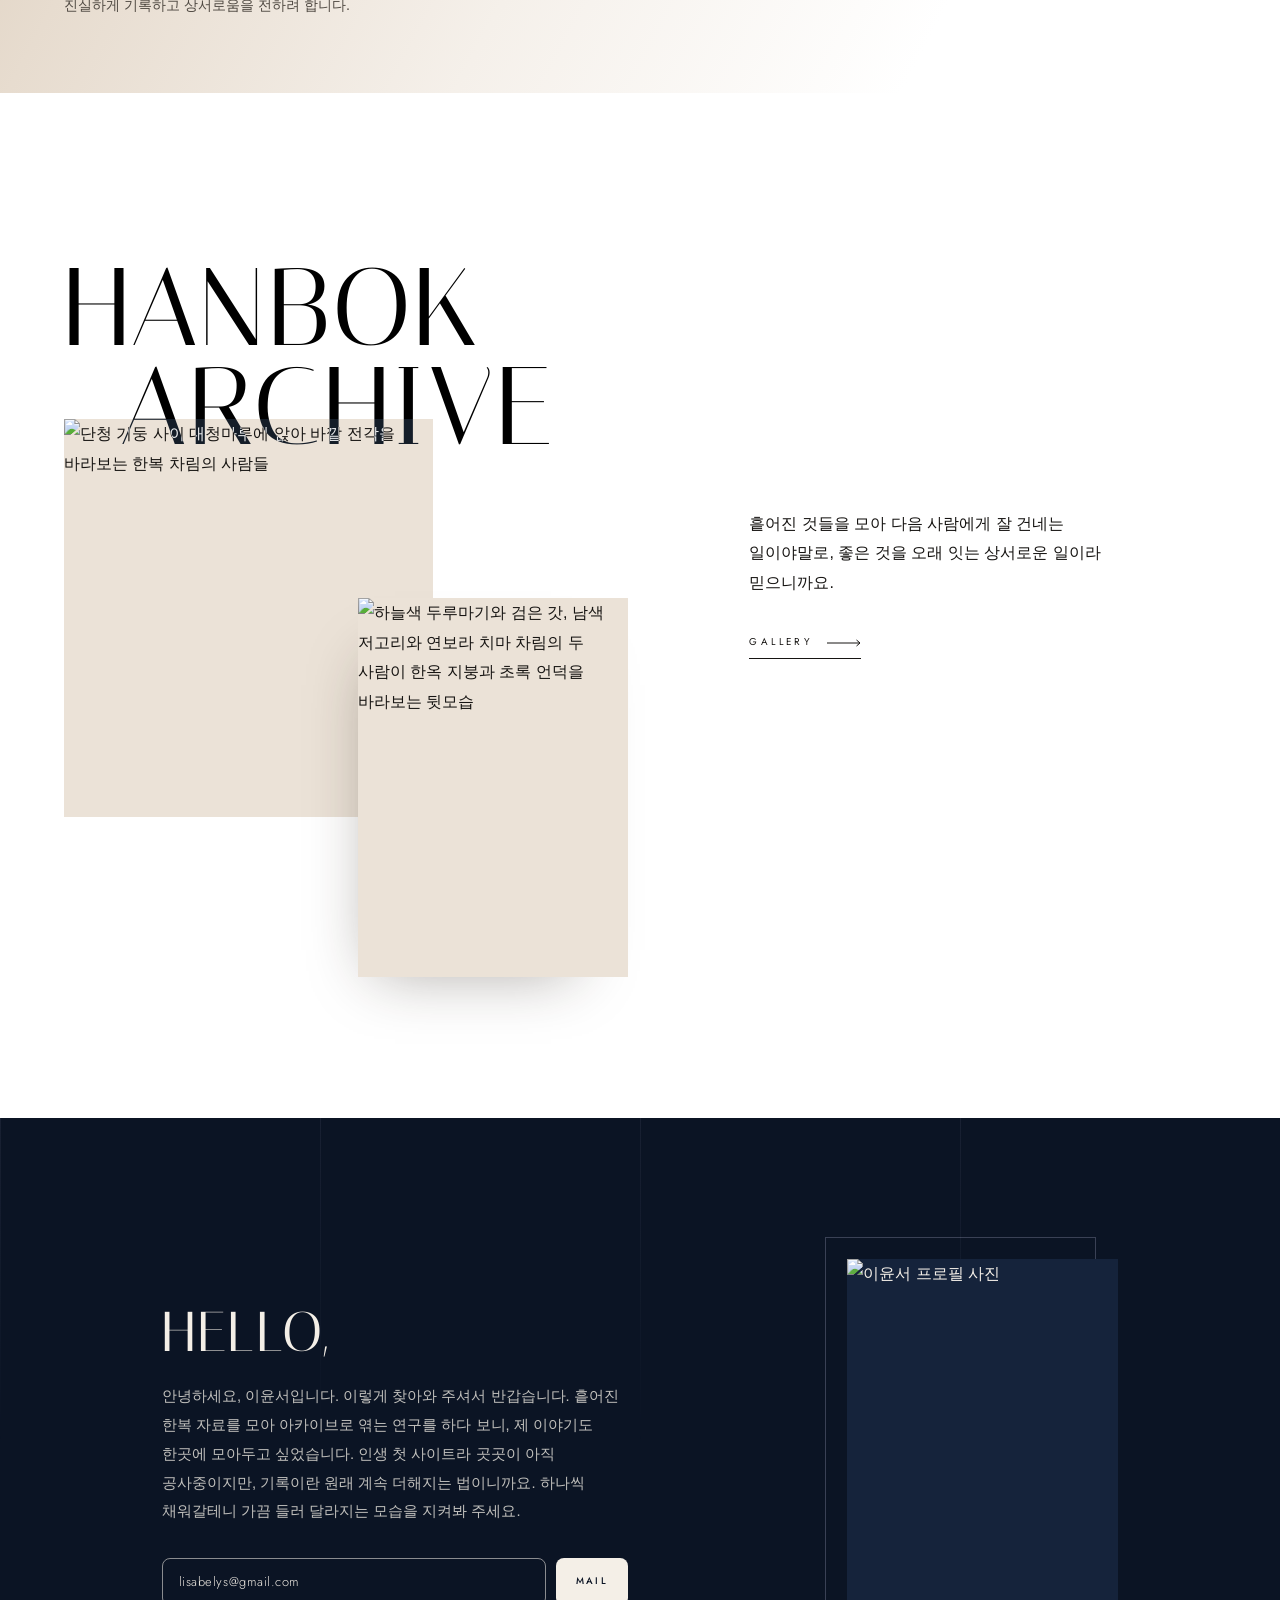
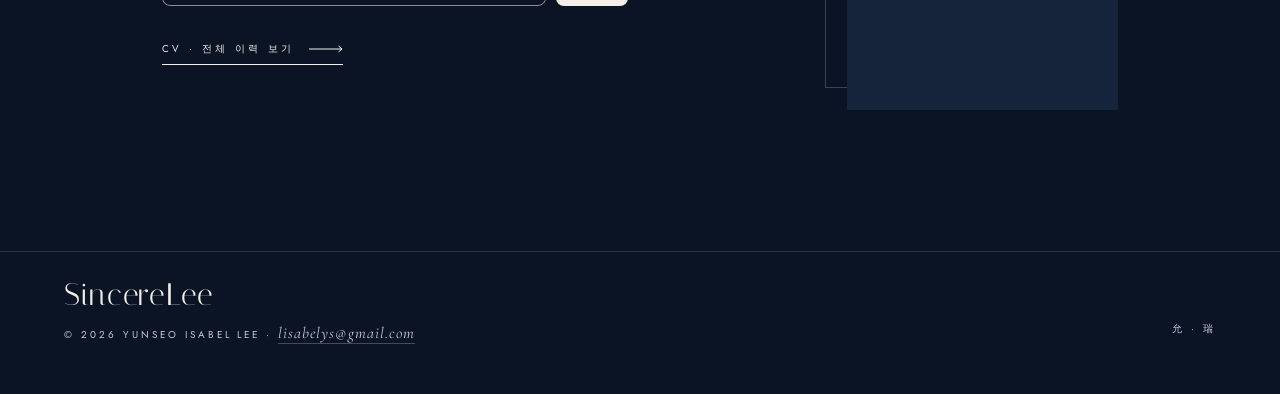
==== commit 12efb90d: "Use one shared header on every page Home, gallery and CV (Korean and English) now share the same hea" ====
--- a/index.html
+++ b/index.html
@@ -26,6 +26,8 @@
   <link rel="preconnect" href="https://fonts.gstatic.com" crossorigin>
   <link href="https://fonts.googleapis.com/css2?family=Italiana&family=Cormorant+Garamond:ital,wght@0,300;0,400;1,300;1,400&family=Jost:wght@400;500&family=Noto+Serif+KR:wght@200;300&display=swap" rel="stylesheet">
   <link rel="stylesheet" href="https://cdn.jsdelivr.net/gh/orioncactus/pretendard@v1.3.9/dist/web/variable/pretendardvariable-dynamic-subset.min.css">
+  <link rel="stylesheet" href="/assets/site-header.css">
+  <script src="/assets/site-header.js" defer></script>
   <style>
     /* Draft A · Editorial — white page, warm sand light, hairline display caps that overlap the photographs; navy letter at the end */
     :root {
@@ -79,51 +81,6 @@
     .more svg { width: 34px; height: 8px; transition: transform .6s var(--ease); }
     .more:hover svg, .more:focus-visible svg { transform: translateX(6px); }
 
-    /* ===== NAV — clear over the hero photos, frosted paper once they have scrolled past ===== */
-    .nav {
-      position: fixed; inset: 0 0 auto; z-index: 50;
-      display: flex; justify-content: space-between; align-items: center; gap: 24px;
-      padding: 26px var(--pad);
-      color: var(--ink);
-      border-bottom: 1px solid transparent;
-      transition: padding .5s var(--ease), background-color .5s var(--ease), border-color .5s var(--ease), color .5s var(--ease);
-    }
-    .nav.is-scrolled {
-      padding-top: 14px; padding-bottom: 14px;
-      background: rgba(255, 255, 255, .9);
-      -webkit-backdrop-filter: blur(14px) saturate(1.1); backdrop-filter: blur(14px) saturate(1.1);
-      border-bottom-color: var(--line);
-    }
-    .brand { font-family: var(--display); font-size: 1.5rem; line-height: 1; letter-spacing: .06em; opacity: 0; pointer-events: none; transition: opacity .5s var(--ease); }
-    .nav.is-scrolled .brand { opacity: 1; pointer-events: auto; }
-    .nav-links { display: flex; gap: clamp(18px, 3vw, 44px); }
-    .nav-links a { position: relative; padding: 6px 0; font-family: var(--label); font-size: .68rem; letter-spacing: .38em; text-transform: uppercase; }
-    .nav-links a::after { content: ""; position: absolute; left: 0; right: .38em; bottom: 0; height: 1px; background: currentColor; transform: scaleX(0); transform-origin: right; transition: transform .6s var(--ease); }
-    .nav-links a:hover::after, .nav-links a:focus-visible::after { transform: scaleX(1); transform-origin: left; }
-    .nav-links { align-items: center; }
-    /* language: a hairline globe that opens a small menu */
-    .lang { position: relative; display: flex; align-items: center; }
-    .lang-btn { display: grid; place-items: center; width: 30px; height: 30px; margin: -6px -7px -6px 0; padding: 0; border: 0; background: none; color: inherit; cursor: pointer; }
-    .lang-btn svg { width: 17px; height: 17px; transition: transform .6s var(--ease); }
-    .lang-btn:hover svg, .lang.is-open .lang-btn svg { transform: rotate(-20deg); }
-    .lang-menu {
-      position: absolute; top: calc(100% + 14px); right: -12px; min-width: 140px;
-      margin: 0; padding: 8px 0; list-style: none;
-      background: rgba(255, 255, 255, .97); border: 1px solid var(--line);
-      box-shadow: 0 18px 40px -24px rgba(22, 20, 18, .35);
-      color: var(--ink); text-shadow: none;
-      opacity: 0; visibility: hidden; transform: translateY(-6px);
-      transition: opacity .35s var(--ease), transform .35s var(--ease), visibility 0s linear .35s;
-    }
-    .lang.is-open .lang-menu { opacity: 1; visibility: visible; transform: none; transition: opacity .35s var(--ease), transform .35s var(--ease), visibility 0s; }
-    .nav-links .lang-menu a {
-      display: flex; align-items: center; justify-content: space-between; gap: 18px;
-      padding: 9px 18px; font-family: var(--kr); font-size: .82rem; letter-spacing: .04em; text-transform: none;
-      transition: background-color .3s var(--ease);
-    }
-    .nav-links .lang-menu a::after { content: none; }
-    .nav-links .lang-menu a:hover, .nav-links .lang-menu a:focus-visible { background: var(--sand); outline: none; }
-    .lang-menu .dot { width: 5px; height: 5px; border-radius: 50%; background: var(--ink); }
 
     /* ===== HERO — photo to the left, the name straddling its edge ===== */
     .hero { position: relative; display: grid; grid-template-columns: 58% minmax(0, 1fr); min-height: 100vh; min-height: 100svh; background: var(--paper); }
@@ -290,8 +247,6 @@
       .g-media { grid-column: 8 / span 4; }
     }
     @media (max-width: 820px) {
-      .nav { padding: 20px var(--pad); }
-      .nav:not(.is-scrolled) { color: #fff; text-shadow: 0 1px 10px rgba(22, 20, 18, .35); }
       .hero-photo::after { content: ""; position: absolute; inset: 0 0 auto; height: 28%; z-index: 1; pointer-events: none; background: linear-gradient(180deg, rgba(22, 20, 18, .38), rgba(22, 20, 18, 0)); }
       .hero { grid-template-columns: minmax(0, 1fr); min-height: 0; }
       .hero-photo { height: auto; aspect-ratio: 4 / 5; }
@@ -325,11 +280,6 @@
       .g-media { grid-column: 3 / span 8; grid-row: 2; margin-top: 64px; }
       .g-media::before { top: -12px; left: -12px; right: 12px; bottom: 12px; }
       .g-text { grid-column: 1 / -1; }
-    }
-    @media (max-width: 520px) {
-      .nav-links { gap: 16px; }
-      .nav-links a { font-size: .62rem; letter-spacing: .26em; }
-      .brand { font-size: 1.2rem; }
     }
 
     @media (prefers-reduced-motion: reduce) {
@@ -471,25 +421,15 @@
         items.forEach(function (el) { io.observe(el); });
       }
 
-      /* language menu: the globe opens it; a click outside, Escape or picking a language closes it */
-      var lang = document.getElementById('lang'), langBtn = lang.querySelector('.lang-btn');
-      function setLang(open) { lang.classList.toggle('is-open', open); langBtn.setAttribute('aria-expanded', open ? 'true' : 'false'); }
-      langBtn.addEventListener('click', function (e) { e.stopPropagation(); setLang(!lang.classList.contains('is-open')); });
-      document.addEventListener('click', function (e) { if (!lang.contains(e.target)) setLang(false); });
-      document.addEventListener('keydown', function (e) {
-        if (e.key === 'Escape' && lang.classList.contains('is-open')) { setLang(false); langBtn.focus(); }
-      });
-
       document.getElementById('heroName').addEventListener('click', function () {
         alert('여기 누르면 뭐 나오나 궁금하셨죠? Ctrl+D(⌘+D) 💜');
       });
 
-      /* header stays clear over the hero photos and frosts once they have scrolled past; back-to-top after a short scroll, out of the way at the footer */
-      var nav = document.getElementById('nav'), heroPhoto = document.getElementById('slides'), toTop = document.getElementById('toTop'), foot = document.querySelector('.foot'), ticking = false;
+      /* back-to-top after a short scroll, out of the way at the footer (the header lives in /assets/site-header.js) */
+      var toTop = document.getElementById('toTop'), foot = document.querySelector('.foot'), ticking = false;
       function onScroll() {
         ticking = false;
         var y = window.scrollY || window.pageYOffset;
-        nav.classList.toggle('is-scrolled', heroPhoto.getBoundingClientRect().bottom < nav.offsetHeight);
         toTop.classList.toggle('is-shown', y > window.innerHeight * .3 && foot.getBoundingClientRect().top > window.innerHeight);
       }
       window.addEventListener('scroll', function () { if (!ticking) { ticking = true; requestAnimationFrame(onScroll); } }, { passive: true });
--- a/assets/site-header.css
+++ b/assets/site-header.css
@@ -0,0 +1,84 @@
+/* Site header — shared by every page (home, gallery, CV; Korean and English).
+   Name on the left, About · Gallery · CV and a hairline globe language menu on the right.
+   On the home page it stays clear over the hero photos and frosts once they have scrolled past;
+   pages without a hero start frosted (class="nav is-scrolled" in the markup). */
+.nav {
+  --h-ink: #161412;
+  --h-line: rgba(22, 20, 18, .14);
+  --h-hover: #ebe2d7;
+  --h-pad: clamp(20px, 5vw, 80px);
+  --h-ease: cubic-bezier(.22, .61, .36, 1);
+  position: fixed; inset: 0 0 auto; z-index: 50;
+  display: flex; justify-content: space-between; align-items: center; gap: 24px;
+  padding: 26px var(--h-pad);
+  color: var(--h-ink);
+  border-bottom: 1px solid transparent;
+  transition: padding .5s var(--h-ease), background-color .5s var(--h-ease), border-color .5s var(--h-ease), color .5s var(--h-ease);
+}
+.nav.is-scrolled {
+  padding-top: 14px; padding-bottom: 14px;
+  background: rgba(255, 255, 255, .95);
+  -webkit-backdrop-filter: blur(14px) saturate(1.1); backdrop-filter: blur(14px) saturate(1.1);
+  border-bottom-color: var(--h-line);
+}
+.nav a { color: inherit; text-decoration: none; }
+.nav .brand {
+  font-family: "Italiana", "Cormorant Garamond", Georgia, serif; font-weight: 400;
+  font-size: 1.5rem; line-height: 1; letter-spacing: .06em;
+  opacity: 0; pointer-events: none; transition: opacity .5s var(--h-ease);
+}
+.nav.is-scrolled .brand { opacity: 1; pointer-events: auto; }
+.nav-links { display: flex; align-items: center; gap: clamp(18px, 3vw, 44px); }
+.nav-links a {
+  position: relative; padding: 6px 0;
+  font-family: "Jost", "Pretendard Variable", Pretendard, sans-serif; font-weight: 400;
+  font-size: .68rem; line-height: 1.85; letter-spacing: .38em; text-transform: uppercase;
+}
+.nav-links a::after {
+  content: ""; position: absolute; left: 0; right: .38em; bottom: 0; height: 1px; background: currentColor;
+  transform: scaleX(0); transform-origin: right; transition: transform .6s var(--h-ease);
+}
+.nav-links a:hover::after, .nav-links a:focus-visible::after, .nav-links a[aria-current="page"]::after { transform: scaleX(1); transform-origin: left; }
+
+/* language: a hairline globe that opens a small menu */
+.lang { position: relative; display: flex; align-items: center; }
+.lang-btn { display: grid; place-items: center; width: 30px; height: 30px; margin: -6px -7px -6px 0; padding: 0; border: 0; background: none; color: inherit; cursor: pointer; }
+.lang-btn svg { width: 17px; height: 17px; transition: transform .6s var(--h-ease); }
+.lang-btn:hover svg, .lang.is-open .lang-btn svg { transform: rotate(-20deg); }
+.lang-menu {
+  position: absolute; top: calc(100% + 14px); right: -12px; min-width: 140px;
+  margin: 0; padding: 8px 0; list-style: none;
+  background: rgba(255, 255, 255, .97); border: 1px solid var(--h-line);
+  box-shadow: 0 18px 40px -24px rgba(22, 20, 18, .35);
+  color: var(--h-ink); text-shadow: none;
+  opacity: 0; visibility: hidden; transform: translateY(-6px);
+  transition: opacity .35s var(--h-ease), transform .35s var(--h-ease), visibility 0s linear .35s;
+}
+.lang.is-open .lang-menu { opacity: 1; visibility: visible; transform: none; transition: opacity .35s var(--h-ease), transform .35s var(--h-ease), visibility 0s; }
+.nav-links .lang-menu a {
+  display: flex; align-items: center; justify-content: space-between; gap: 18px;
+  padding: 9px 18px;
+  font-family: "Pretendard Variable", Pretendard, "Noto Sans KR", "Apple SD Gothic Neo", sans-serif;
+  font-size: .82rem; line-height: 1.6; letter-spacing: .04em; text-transform: none;
+  transition: background-color .3s var(--h-ease);
+}
+.nav-links .lang-menu a::after { content: none; }
+.nav-links .lang-menu a:hover, .nav-links .lang-menu a:focus-visible { background: var(--h-hover); outline: none; }
+.lang-menu .dot { width: 5px; height: 5px; border-radius: 50%; background: var(--h-ink); }
+
+@media (max-width: 820px) {
+  .nav { padding: 20px var(--h-pad); }
+  /* on the home page the header sits over the hero photo at first */
+  .nav:not(.is-scrolled) { color: #fff; text-shadow: 0 1px 10px rgba(22, 20, 18, .35); }
+}
+@media (max-width: 520px) {
+  .nav-links { gap: 16px; }
+  .nav-links a { font-size: .62rem; letter-spacing: .26em; }
+  .nav .brand { font-size: 1.2rem; }
+}
+@media (prefers-reduced-motion: reduce) {
+  .nav, .nav .brand, .nav-links a::after, .lang-btn svg, .lang-menu { transition-duration: .01ms !important; }
+}
+@media print {
+  .nav { display: none; }
+}
